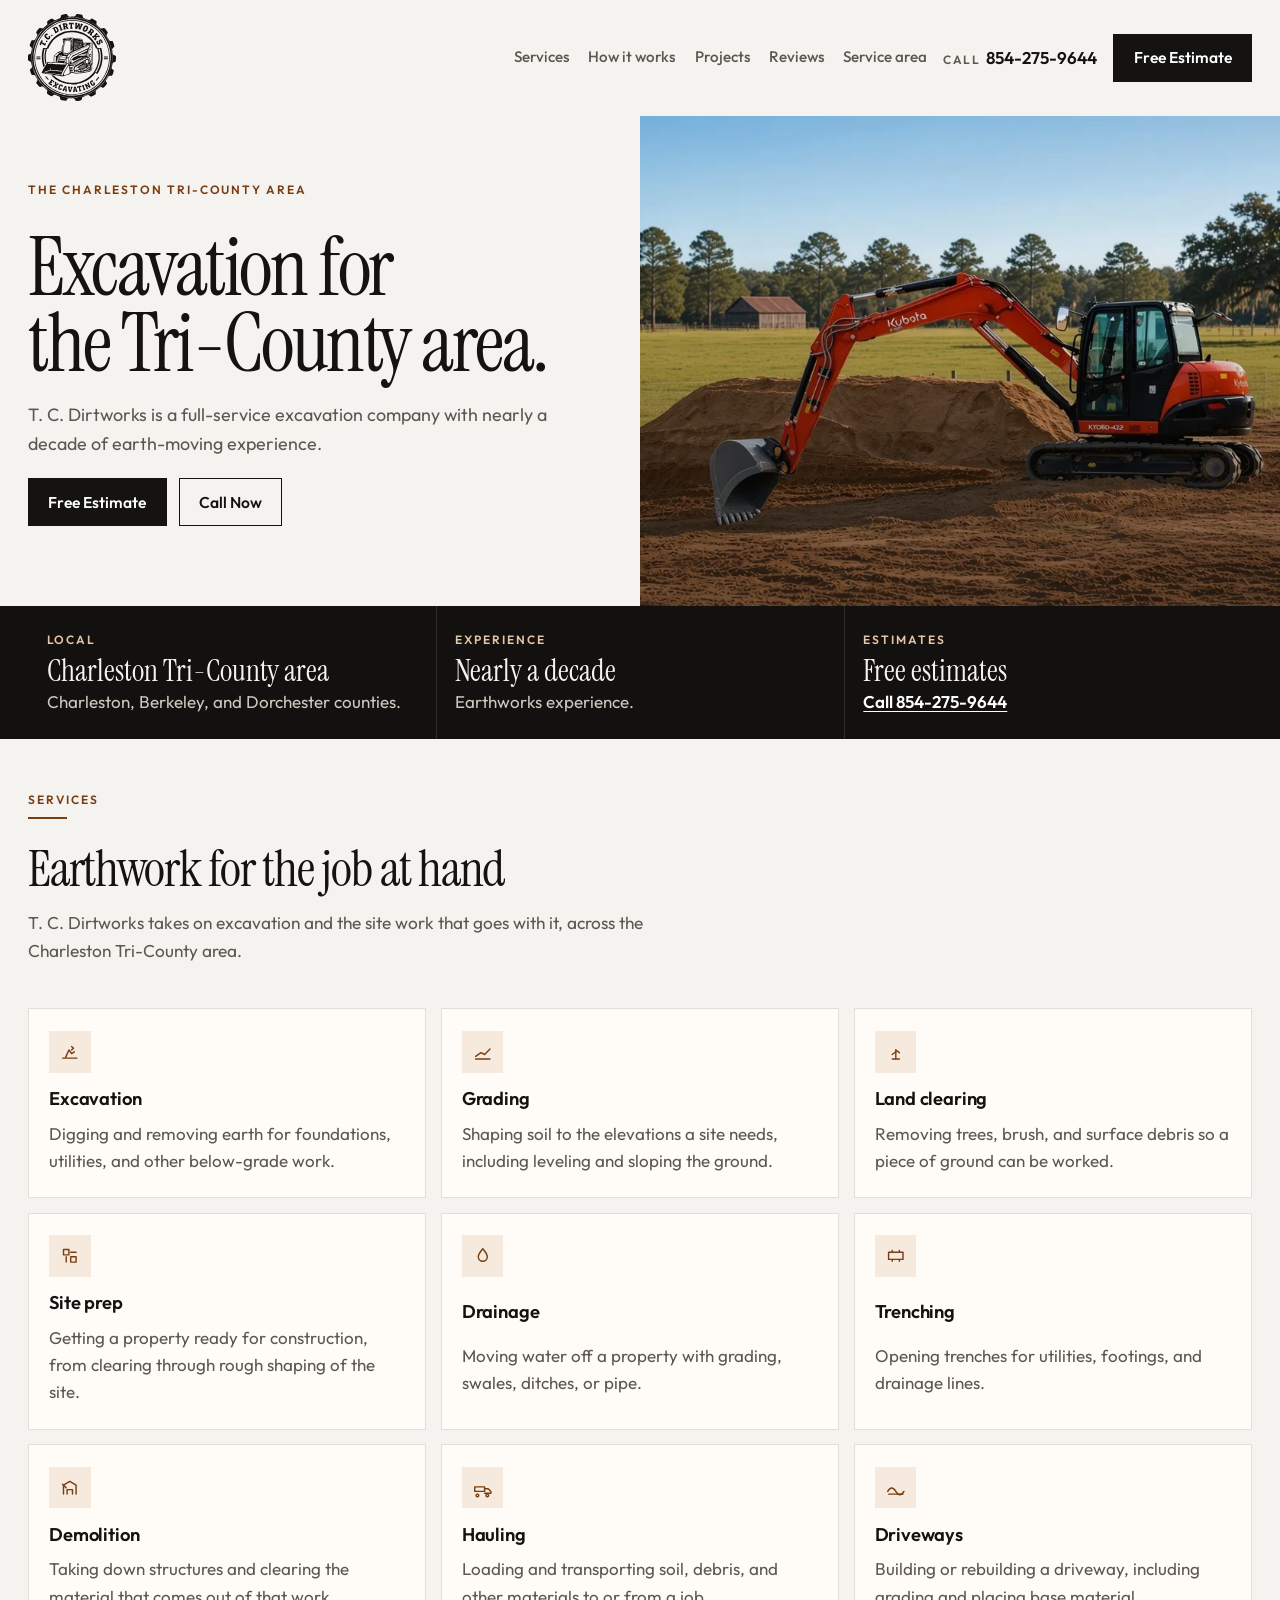
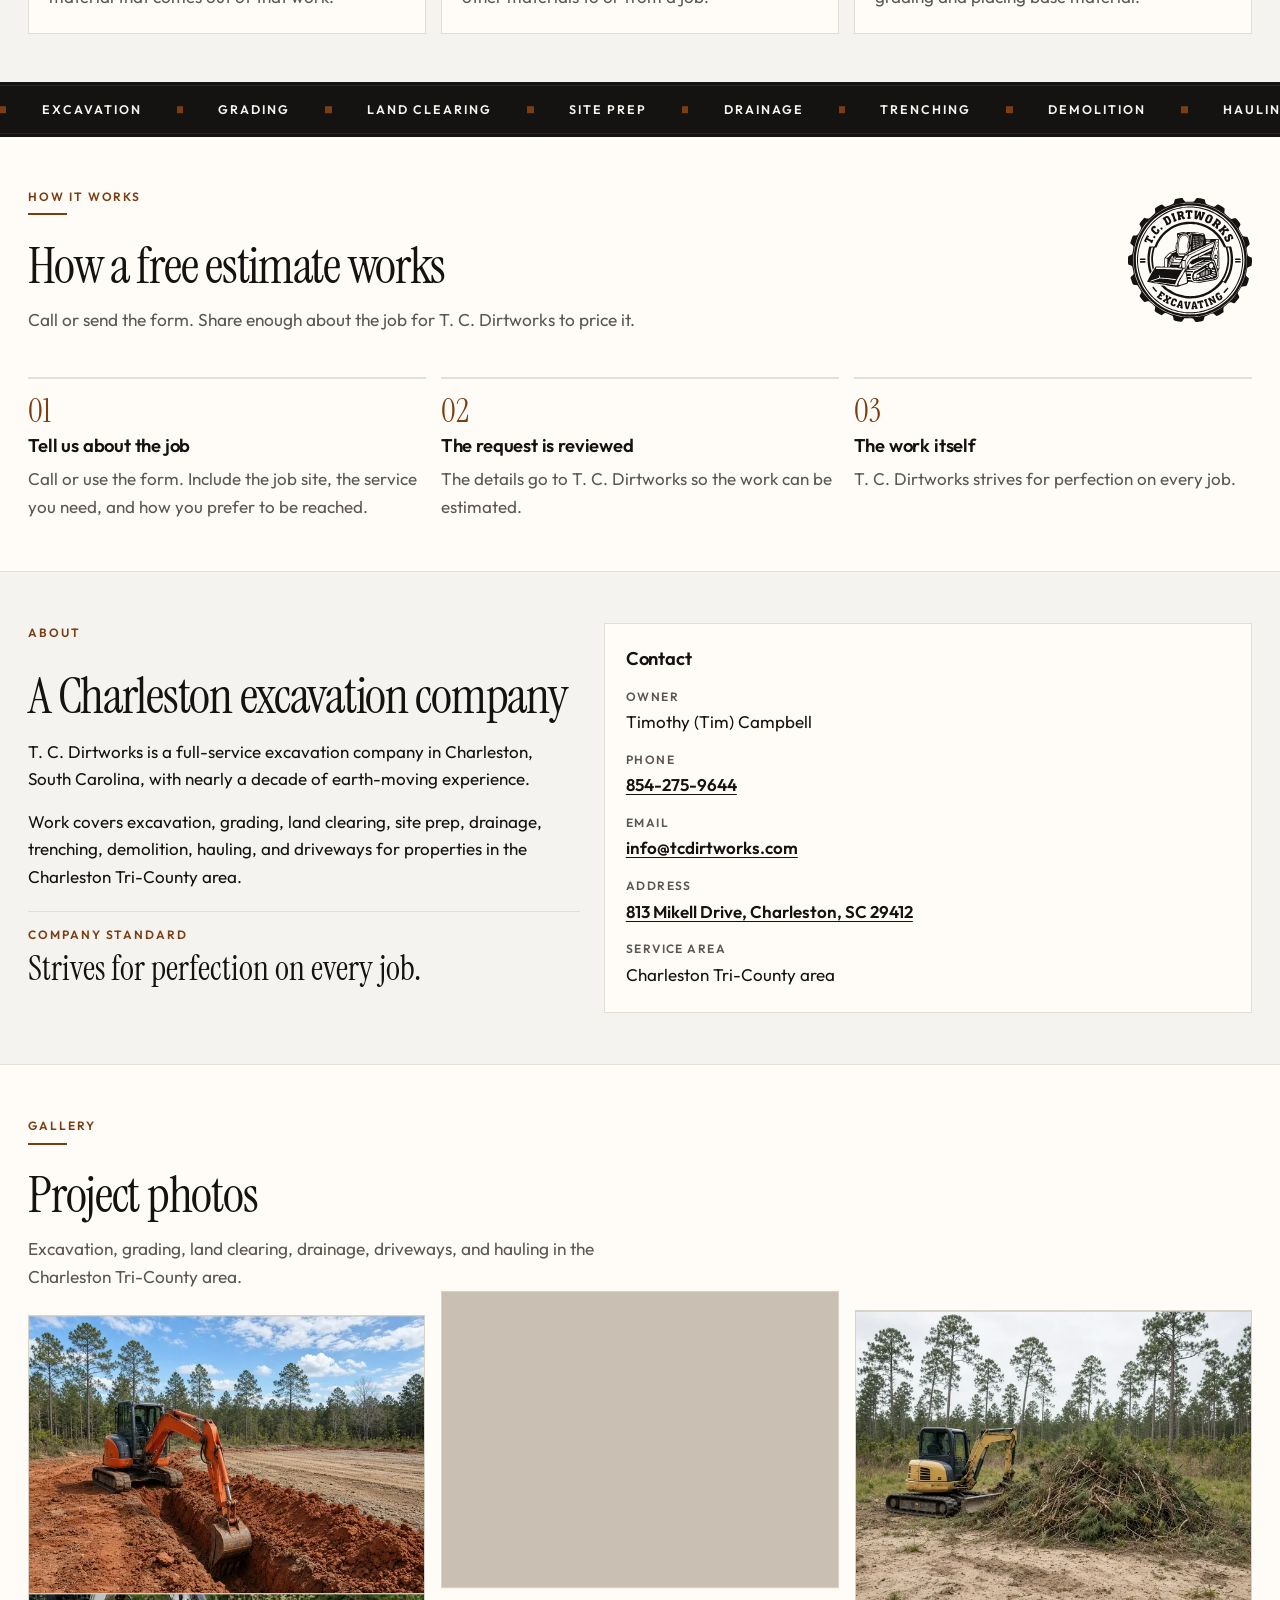
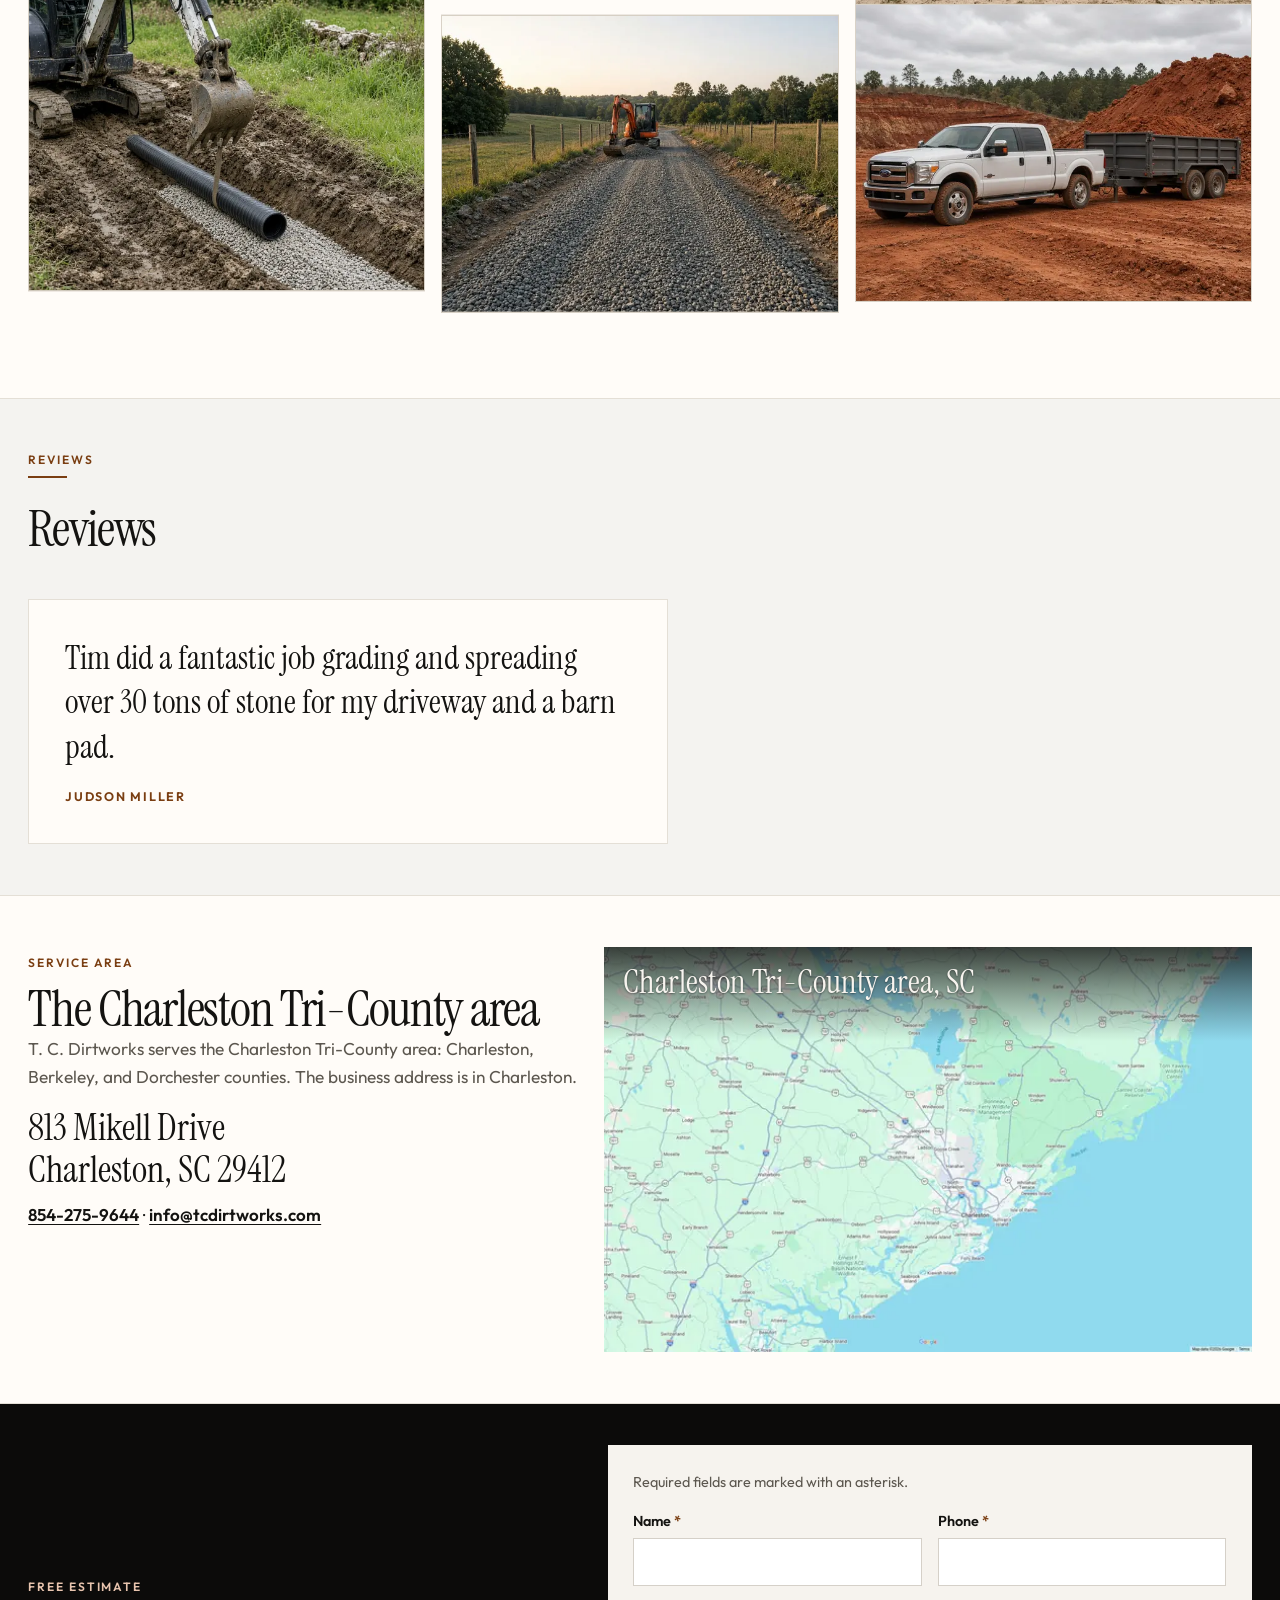
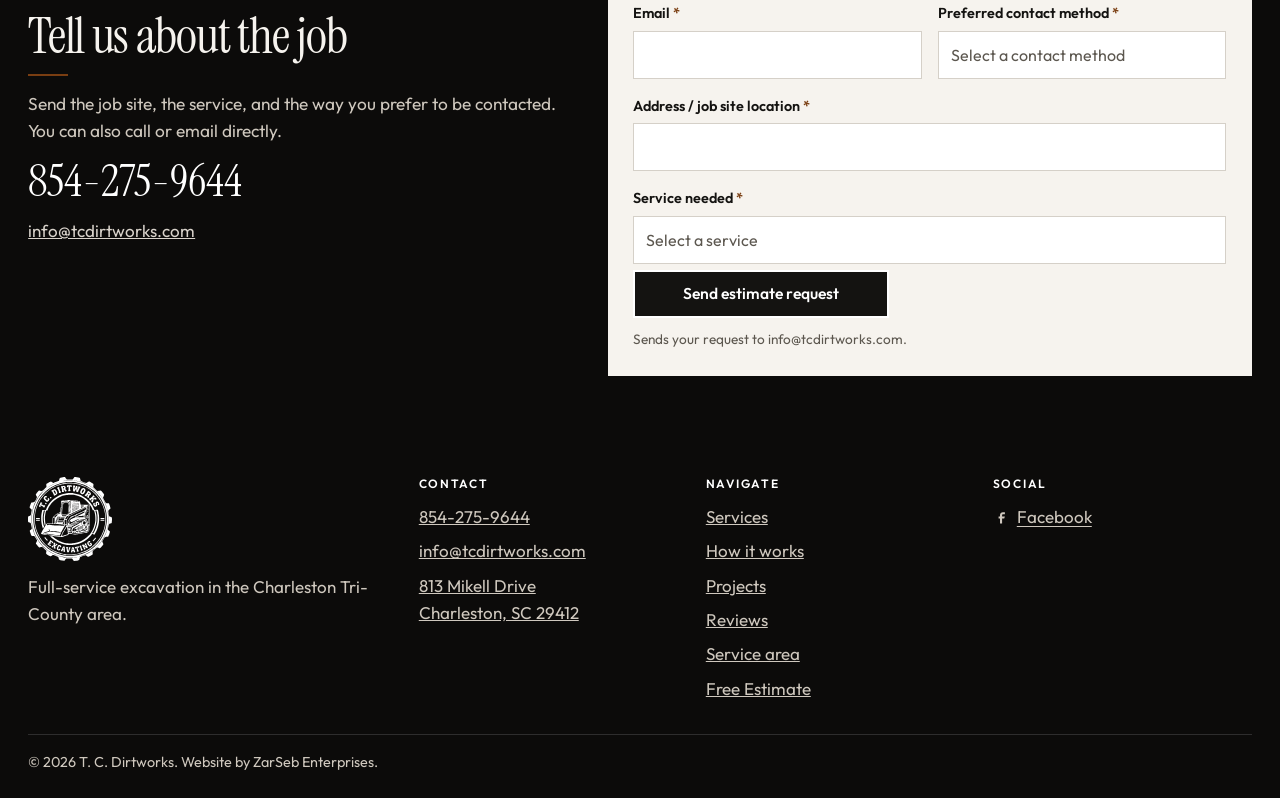
==== index.html @ 187372dd "Send estimate requests through FormSubmit. The quote form posts JSON to FormSubmit and shows an on-p" ====
<!DOCTYPE html>
<html lang="en">
<head>
  <meta charset="utf-8">
  <meta name="viewport" content="width=device-width, initial-scale=1">
  <title>T. C. Dirtworks | Excavation in the Charleston Tri-County area</title>
  <meta name="description" content="T. C. Dirtworks is a full-service excavation company in the Charleston Tri-County area, with nearly a decade of earthworks experience. Request a free estimate.">
  <meta name="theme-color" content="#141311">
  <meta name="robots" content="index, follow">
  <link rel="canonical" href="https://tcdirtworks.com/">
  <meta property="og:title" content="T. C. Dirtworks | Excavation in the Charleston Tri-County area">
  <meta property="og:description" content="Full-service excavation in the Charleston Tri-County area, with nearly a decade of earthworks experience. Request a free estimate.">
  <meta property="og:type" content="website">
  <meta property="og:url" content="https://tcdirtworks.com/">
  <meta property="og:image" content="https://tcdirtworks.com/images/og.jpg">
  <meta property="og:image:width" content="1200">
  <meta property="og:image:height" content="630">
  <meta property="og:image:alt" content="T. C. Dirtworks logo beside an orange Doosan excavator lifting soil. Not a company project.">
  <meta property="og:locale" content="en_US">
  <meta name="twitter:card" content="summary_large_image">
  <meta name="twitter:title" content="T. C. Dirtworks | Excavation in the Charleston Tri-County area">
  <meta name="twitter:description" content="Full-service excavation in the Charleston Tri-County area, with nearly a decade of earthworks experience. Request a free estimate.">
  <meta name="twitter:image" content="https://tcdirtworks.com/images/og.jpg">
  <meta name="twitter:image:alt" content="T. C. Dirtworks logo beside an orange Doosan excavator lifting soil. Not a company project.">
  <link rel="icon" href="favicon.ico" sizes="any">
  <link rel="icon" href="images/favicon-32.png" type="image/png" sizes="32x32">
  <link rel="icon" href="images/favicon-16.png" type="image/png" sizes="16x16">
  <link rel="icon" href="images/logo.svg" type="image/svg+xml">
  <link rel="apple-touch-icon" href="images/apple-touch-icon.png">
  <link rel="preload" href="fonts/instrument-serif-latin.woff2" as="font" type="font/woff2" crossorigin>
  <link rel="preload" as="image" type="image/webp" fetchpriority="high" imagesrcset="images/hero/kubota-rural-1280.webp 1280w, images/hero/kubota-rural-1600.webp 1600w, images/hero/kubota-rural-2560.webp 2560w" imagesizes="(min-width: 960px) 50vw, 100vw">
  <link rel="stylesheet" href="css/styles.css?v=20261114q">
  <script>document.documentElement.classList.add("js");</script>
  <script type="application/ld+json">
  {
    "@context": "https://schema.org",
    "@type": "HomeAndConstructionBusiness",
    "@id": "https://tcdirtworks.com/#business",
    "name": "T. C. Dirtworks",
    "description": "Full-service excavation company serving the Charleston Tri-County area, with nearly a decade of earthworks experience.",
    "url": "https://tcdirtworks.com/",
    "telephone": "+1-854-275-9644",
    "email": "info@tcdirtworks.com",
    "image": "https://tcdirtworks.com/images/logo.png",
    "logo": "https://tcdirtworks.com/images/logo.png",
    "sameAs": ["https://www.facebook.com/profile.php?id=61593935183428"],
    "address": {
      "@type": "PostalAddress",
      "streetAddress": "813 Mikell Drive",
      "addressLocality": "Charleston",
      "addressRegion": "SC",
      "postalCode": "29412",
      "addressCountry": "US"
    },
    "areaServed": [
      { "@type": "AdministrativeArea", "name": "Charleston County, SC" },
      { "@type": "AdministrativeArea", "name": "Berkeley County, SC" },
      { "@type": "AdministrativeArea", "name": "Dorchester County, SC" }
    ],
    "founder": {
      "@type": "Person",
      "name": "Timothy Campbell",
      "alternateName": "Tim Campbell"
    },
    "contactPoint": {
      "@type": "ContactPoint",
      "telephone": "+1-854-275-9644",
      "email": "info@tcdirtworks.com",
      "contactType": "customer service",
      "areaServed": ["Charleston County, SC", "Berkeley County, SC", "Dorchester County, SC"],
      "availableLanguage": "English"
    },
    "hasOfferCatalog": {
      "@type": "OfferCatalog",
      "name": "Excavation services",
      "itemListElement": [
        { "@type": "Offer", "itemOffered": { "@type": "Service", "name": "Excavation", "description": "Digging and removing earth for foundations, utilities, and other below-grade work." } },
        { "@type": "Offer", "itemOffered": { "@type": "Service", "name": "Grading", "description": "Shaping soil to the elevations a site needs, including leveling and sloping the ground." } },
        { "@type": "Offer", "itemOffered": { "@type": "Service", "name": "Land clearing", "description": "Removing trees, brush, and surface debris so a piece of ground can be worked." } },
        { "@type": "Offer", "itemOffered": { "@type": "Service", "name": "Site prep", "description": "Getting a property ready for construction, from clearing through rough shaping of the site." } },
        { "@type": "Offer", "itemOffered": { "@type": "Service", "name": "Drainage", "description": "Moving water off a property with grading, swales, ditches, or pipe." } },
        { "@type": "Offer", "itemOffered": { "@type": "Service", "name": "Trenching", "description": "Opening trenches for utilities, footings, and drainage lines." } },
        { "@type": "Offer", "itemOffered": { "@type": "Service", "name": "Demolition", "description": "Taking down structures and clearing the material that comes out of that work." } },
        { "@type": "Offer", "itemOffered": { "@type": "Service", "name": "Hauling", "description": "Loading and transporting soil, debris, and other materials to or from a job." } },
        { "@type": "Offer", "itemOffered": { "@type": "Service", "name": "Driveways", "description": "Building or rebuilding a driveway, including grading and placing base material." } }
      ]
    },
    "review": {
      "@type": "Review",
      "author": { "@type": "Person", "name": "Judson Miller" },
      "reviewBody": "Tim did a fantastic job grading and spreading over 30 tons of stone for my driveway and a barn pad."
    }
  }
  </script>
</head>
<body>
  <div class="scroll-progress" aria-hidden="true"><span></span></div>
  <a class="skip" href="#main">Skip to content</a>

  <header class="site-header">
    <button class="nav-scrim" type="button" aria-label="Close menu" tabindex="-1"></button>
    <div class="header-inner wrap">
      <a class="wordmark" href="#top">
        <img class="logo" src="images/logo.svg" width="88" height="88" alt="T. C. Dirtworks">
      </a>
      <nav id="site-nav" class="site-nav" aria-label="Primary">
        <a href="#services">Services</a>
        <a href="#process">How it works</a>
        <a href="#projects">Projects</a>
        <a href="#reviews">Reviews</a>
        <a href="#area">Service area</a>
        <a class="nav-cta" href="#estimate">Free Estimate</a>
      </nav>
      <a class="header-phone" href="tel:+18542759644">
        <span class="header-phone-label">Call</span>
        854-275-9644
      </a>
      <a class="btn header-cta" href="#estimate">Free Estimate</a>
      <button class="menu-toggle" type="button" aria-expanded="false" aria-controls="site-nav" aria-label="Open menu">
        <span class="burger" aria-hidden="true"></span>
      </button>
    </div>
  </header>

  <main id="main">
    <section class="hero" id="top" aria-labelledby="hero-heading">
      <div class="hero-copy">
        <p class="eyebrow">The Charleston Tri-County area</p>
        <h1 id="hero-heading">Excavation for <span>the Tri-County area.</span></h1>
        <p class="lede">T. C. Dirtworks is a full-service excavation company with nearly a decade of earth-moving experience.</p>
        <div class="hero-actions">
          <a class="btn" href="#estimate">Free Estimate</a>
          <a class="btn btn-ghost" href="tel:+18542759644">Call Now</a>
        </div>
      </div>
      <!-- Not a T. C. Dirtworks project.
           Adapted from Kubota KX080-4α2 by Jorge Franganillo, CC BY 2.0.
           https://commons.wikimedia.org/wiki/File:Miniexcavadora_Kubota_KX080-4α2_(49505299366).jpg -->
      <figure class="hero-figure">
        <div class="hero-parallax">
          <picture>
            <source type="image/webp" srcset="images/hero/kubota-rural-1280.webp 1280w, images/hero/kubota-rural-1600.webp 1600w, images/hero/kubota-rural-2560.webp 2560w" sizes="(min-width: 960px) 50vw, 100vw">
            <img class="hero-photo" src="images/hero/kubota-rural-1600.jpg" srcset="images/hero/kubota-rural-1280.jpg 1280w, images/hero/kubota-rural-1600.jpg 1600w, images/hero/kubota-rural-2560.jpg 2560w" sizes="(min-width: 960px) 50vw, 100vw" width="1600" height="900" alt="Orange Kubota compact excavator beside a dirt pile in a rural field, illustrating excavation in the Charleston Tri-County area. Not a T. C. Dirtworks job." fetchpriority="high" decoding="async">
          </picture>
        </div>
      </figure>
    </section>

    <section class="trust" aria-label="Company facts">
      <ul class="trust-list wrap">
        <li>
          <p class="trust-kicker">Local</p>
          <p class="trust-value">Charleston Tri-County area</p>
          <p class="trust-note">Charleston, Berkeley, and Dorchester counties.</p>
        </li>
        <li>
          <p class="trust-kicker">Experience</p>
          <p class="trust-value">Nearly a decade</p>
          <p class="trust-note">Earthworks experience.</p>
        </li>
        <li>
          <p class="trust-kicker">Estimates</p>
          <p class="trust-value">Free estimates</p>
          <p class="trust-note"><a href="tel:+18542759644">Call 854-275-9644</a></p>
        </li>
      </ul>
    </section>

    <section class="section reveal" id="services" aria-labelledby="services-heading">
      <div class="wrap">
        <header class="section-head">
          <p class="eyebrow">Services</p>
          <h2 id="services-heading">Earthwork for the job at hand</h2>
          <p class="lede">T. C. Dirtworks takes on excavation and the site work that goes with it, across the Charleston Tri-County area.</p>
        </header>
      </div>
      <div class="wrap-wide">
        <ul class="card-grid">
          <li>
            <article class="card">
              <span class="icon" aria-hidden="true">
                <svg viewBox="0 0 24 24" aria-hidden="true" focusable="false"><path d="M4 19h16M7 19l4-9 3 4 3-2"/><path d="M14 6l2 2-2 2"/></svg>
              </span>
              <h3>Excavation</h3>
              <p>Digging and removing earth for foundations, utilities, and other below-grade work.</p>
            </article>
          </li>
          <li>
            <article class="card">
              <span class="icon" aria-hidden="true">
                <svg viewBox="0 0 24 24" aria-hidden="true" focusable="false"><path d="M4 17l6-4 4 2 6-6"/><path d="M4 20h16"/></svg>
              </span>
              <h3>Grading</h3>
              <p>Shaping soil to the elevations a site needs, including leveling and sloping the ground.</p>
            </article>
          </li>
          <li>
            <article class="card">
              <span class="icon" aria-hidden="true">
                <svg viewBox="0 0 24 24" aria-hidden="true" focusable="false"><path d="M12 20V10"/><path d="M12 12l-4 3M12 10l4 3"/><path d="M8 20h8"/></svg>
              </span>
              <h3>Land clearing</h3>
              <p>Removing trees, brush, and surface debris so a piece of ground can be worked.</p>
            </article>
          </li>
          <li>
            <article class="card">
              <span class="icon" aria-hidden="true">
                <svg viewBox="0 0 24 24" aria-hidden="true" focusable="false"><path d="M5 5h6v6H5zM13 13h6v6h-6z"/><path d="M13 8h6M8 13v6"/></svg>
              </span>
              <h3>Site prep</h3>
              <p>Getting a property ready for construction, from clearing through rough shaping of the site.</p>
            </article>
          </li>
          <li>
            <article class="card">
              <span class="icon" aria-hidden="true">
                <svg viewBox="0 0 24 24" aria-hidden="true" focusable="false"><path d="M12 4c3 4 5 6 5 9a5 5 0 0 1-10 0c0-3 2-5 5-9z"/></svg>
              </span>
              <h3>Drainage</h3>
              <p>Moving water off a property with grading, swales, ditches, or pipe.</p>
            </article>
          </li>
          <li>
            <article class="card">
              <span class="icon" aria-hidden="true">
                <svg viewBox="0 0 24 24" aria-hidden="true" focusable="false"><path d="M4 8h16v8H4z"/><path d="M8 8V6M16 8V6M8 16v2M16 16v2"/></svg>
              </span>
              <h3>Trenching</h3>
              <p>Opening trenches for utilities, footings, and drainage lines.</p>
            </article>
          </li>
          <li>
            <article class="card">
              <span class="icon" aria-hidden="true">
                <svg viewBox="0 0 24 24" aria-hidden="true" focusable="false"><path d="M5 19V9l7-4 7 4v10"/><path d="M9 19v-5h6v5"/><path d="M4 8l4 4"/></svg>
              </span>
              <h3>Demolition</h3>
              <p>Taking down structures and clearing the material that comes out of that work.</p>
            </article>
          </li>
          <li>
            <article class="card">
              <span class="icon" aria-hidden="true">
                <svg viewBox="0 0 24 24" aria-hidden="true" focusable="false"><path d="M3 16h11v-5H3z"/><path d="M14 13h4l3 3v2h-7"/><path d="M6 19a1.5 1.5 0 1 0 0.01 0M17 19a1.5 1.5 0 1 0 0.01 0"/></svg>
              </span>
              <h3>Hauling</h3>
              <p>Loading and transporting soil, debris, and other materials to or from a job.</p>
            </article>
          </li>
          <li>
            <article class="card">
              <span class="icon" aria-hidden="true">
                <svg viewBox="0 0 24 24" aria-hidden="true" focusable="false"><path d="M3 16c3-5 6-5 9 0s6 5 9 0"/><path d="M4 19h16"/></svg>
              </span>
              <h3>Driveways</h3>
              <p>Building or rebuilding a driveway, including grading and placing base material.</p>
            </article>
          </li>
        </ul>
      </div>
    </section>

    <div class="marquee" aria-hidden="true">
      <div class="marquee-track">
        <div class="marquee-group">
          <span>Excavation</span><span>Grading</span><span>Land clearing</span><span>Site prep</span><span>Drainage</span><span>Trenching</span><span>Demolition</span><span>Hauling</span><span>Driveways</span>
          <span>Excavation</span><span>Grading</span><span>Land clearing</span><span>Site prep</span><span>Drainage</span><span>Trenching</span><span>Demolition</span><span>Hauling</span><span>Driveways</span>
          <span>Excavation</span><span>Grading</span><span>Land clearing</span><span>Site prep</span><span>Drainage</span><span>Trenching</span><span>Demolition</span><span>Hauling</span><span>Driveways</span>
          <span>Excavation</span><span>Grading</span><span>Land clearing</span><span>Site prep</span><span>Drainage</span><span>Trenching</span><span>Demolition</span><span>Hauling</span><span>Driveways</span>
          <span>Excavation</span><span>Grading</span><span>Land clearing</span><span>Site prep</span><span>Drainage</span><span>Trenching</span><span>Demolition</span><span>Hauling</span><span>Driveways</span>
        </div>
        <div class="marquee-group">
          <span>Excavation</span><span>Grading</span><span>Land clearing</span><span>Site prep</span><span>Drainage</span><span>Trenching</span><span>Demolition</span><span>Hauling</span><span>Driveways</span>
          <span>Excavation</span><span>Grading</span><span>Land clearing</span><span>Site prep</span><span>Drainage</span><span>Trenching</span><span>Demolition</span><span>Hauling</span><span>Driveways</span>
          <span>Excavation</span><span>Grading</span><span>Land clearing</span><span>Site prep</span><span>Drainage</span><span>Trenching</span><span>Demolition</span><span>Hauling</span><span>Driveways</span>
          <span>Excavation</span><span>Grading</span><span>Land clearing</span><span>Site prep</span><span>Drainage</span><span>Trenching</span><span>Demolition</span><span>Hauling</span><span>Driveways</span>
          <span>Excavation</span><span>Grading</span><span>Land clearing</span><span>Site prep</span><span>Drainage</span><span>Trenching</span><span>Demolition</span><span>Hauling</span><span>Driveways</span>
        </div>
      </div>
    </div>

    <section class="section band reveal" id="process" aria-labelledby="process-heading">
      <div class="wrap">
        <div class="process-intro">
          <header class="section-head">
            <p class="eyebrow">How it works</p>
            <h2 id="process-heading">How a free estimate works</h2>
            <p class="lede">Call or send the form. Share enough about the job for T. C. Dirtworks to price it.</p>
          </header>
          <img class="process-logo" src="images/logo.svg" width="124" height="124" alt="T. C. Dirtworks logo" decoding="async" loading="lazy">
        </div>
        <ol class="steps">
          <li>
            <p class="step-num">01</p>
            <h3>Tell us about the job</h3>
            <p>Call or use the form. Include the job site, the service you need, and how you prefer to be reached.</p>
          </li>
          <li>
            <p class="step-num">02</p>
            <h3>The request is reviewed</h3>
            <p>The details go to T. C. Dirtworks so the work can be estimated.</p>
          </li>
          <li>
            <p class="step-num">03</p>
            <h3>The work itself</h3>
            <p>T. C. Dirtworks strives for perfection on every job.</p>
          </li>
        </ol>
      </div>
    </section>

    <section class="section reveal" id="about" aria-labelledby="about-heading">
      <div class="wrap about-grid">
        <div class="about-copy">
          <p class="eyebrow">About</p>
          <h2 id="about-heading">A Charleston excavation company</h2>
          <p>T. C. Dirtworks is a full-service excavation company in Charleston, South Carolina, with nearly a decade of earth-moving experience.</p>
          <p>Work covers excavation, grading, land clearing, site prep, drainage, trenching, demolition, hauling, and driveways for properties in the Charleston Tri-County area.</p>
          <p class="standard"><span>Company standard</span> Strives for perfection on every job.</p>
        </div>
        <aside class="nap" aria-labelledby="nap-heading">
          <h3 id="nap-heading">Contact</h3>
          <dl>
            <div>
              <dt>Owner</dt>
              <dd>Timothy (Tim) Campbell</dd>
            </div>
            <div>
              <dt>Phone</dt>
              <dd><a href="tel:+18542759644">854-275-9644</a></dd>
            </div>
            <div>
              <dt>Email</dt>
              <dd><a href="mailto:info@tcdirtworks.com">info@tcdirtworks.com</a></dd>
            </div>
            <div>
              <dt>Address</dt>
              <dd><a href="https://www.google.com/maps/search/?api=1&amp;query=813+Mikell+Drive%2C+Charleston%2C+SC+29412" rel="noopener noreferrer">813 Mikell Drive, Charleston, SC 29412</a></dd>
            </div>
            <div>
              <dt>Service area</dt>
              <dd>Charleston Tri-County area</dd>
            </div>
          </dl>
        </aside>
      </div>
    </section>

    <section class="section band reveal" id="projects" aria-labelledby="projects-heading">
      <div class="wrap">
        <header class="section-head">
          <p class="eyebrow">Gallery</p>
          <h2 id="projects-heading">Project photos</h2>
          <p class="lede">Excavation, grading, land clearing, drainage, driveways, and hauling in the Charleston Tri-County area.</p>
        </header>
        <ul class="gallery">
          <li>
            <button type="button" class="shot" data-slot="1" data-parallax="0.04" data-title="Trenching" data-caption="Compact excavator digging a trench in red clay." aria-label="View project photo of a compact excavator digging a trench">
              <picture>
                <source type="image/webp" srcset="images/gallery/trench-640.webp 640w, images/gallery/trench-960.webp 960w" sizes="(min-width: 700px) 30vw, 100vw">
                <img src="images/gallery/trench-960.jpg" srcset="images/gallery/trench-640.jpg 640w, images/gallery/trench-960.jpg 960w" sizes="(min-width: 700px) 30vw, 100vw" width="960" height="720" alt="Compact excavator digging a trench in red clay." decoding="async" loading="lazy">
              </picture>
            </button>
          </li>
          <li>
            <button type="button" class="shot" data-slot="2" data-parallax="0.09" data-title="Grading" data-caption="Skid steer grading a staked residential lot." aria-label="View project photo of a skid steer grading a lot">
              <picture>
                <source type="image/webp" srcset="images/gallery/grading-640.webp 640w, images/gallery/grading-960.webp 960w" sizes="(min-width: 700px) 30vw, 100vw">
                <img src="images/gallery/grading-960.jpg" srcset="images/gallery/grading-640.jpg 640w, images/gallery/grading-960.jpg 960w" sizes="(min-width: 700px) 30vw, 100vw" width="960" height="720" alt="Skid steer grading a staked residential lot." decoding="async" loading="lazy">
              </picture>
            </button>
          </li>
          <li>
            <button type="button" class="shot" data-slot="3" data-parallax="0.05" data-title="Land clearing" data-caption="Excavator piling brush during land clearing." aria-label="View project photo of land clearing">
              <picture>
                <source type="image/webp" srcset="images/gallery/clearing-640.webp 640w, images/gallery/clearing-960.webp 960w" sizes="(min-width: 700px) 30vw, 100vw">
                <img src="images/gallery/clearing-960.jpg" srcset="images/gallery/clearing-640.jpg 640w, images/gallery/clearing-960.jpg 960w" sizes="(min-width: 700px) 30vw, 100vw" width="960" height="720" alt="Excavator piling brush during land clearing." decoding="async" loading="lazy">
              </picture>
            </button>
          </li>
          <li>
            <button type="button" class="shot" data-slot="4" data-parallax="0.1" data-title="Drainage" data-caption="Excavator setting a drainage pipe in a gravel-lined ditch." aria-label="View project photo of a drainage pipe being set">
              <picture>
                <source type="image/webp" srcset="images/gallery/drainage-640.webp 640w, images/gallery/drainage-960.webp 960w" sizes="(min-width: 700px) 30vw, 100vw">
                <img src="images/gallery/drainage-960.jpg" srcset="images/gallery/drainage-640.jpg 640w, images/gallery/drainage-960.jpg 960w" sizes="(min-width: 700px) 30vw, 100vw" width="960" height="720" alt="Excavator setting a drainage pipe in a gravel-lined ditch." decoding="async" loading="lazy">
              </picture>
            </button>
          </li>
          <li>
            <button type="button" class="shot" data-slot="5" data-parallax="0.06" data-title="Driveway" data-caption="Gravel driveway with a compact excavator at the far end." aria-label="View project photo of a gravel driveway">
              <picture>
                <source type="image/webp" srcset="images/gallery/driveway-640.webp 640w, images/gallery/driveway-960.webp 960w" sizes="(min-width: 700px) 30vw, 100vw">
                <img src="images/gallery/driveway-960.jpg" srcset="images/gallery/driveway-640.jpg 640w, images/gallery/driveway-960.jpg 960w" sizes="(min-width: 700px) 30vw, 100vw" width="960" height="720" alt="Gravel driveway with a compact excavator at the far end." decoding="async" loading="lazy">
              </picture>
            </button>
          </li>
          <li>
            <button type="button" class="shot" data-slot="6" data-parallax="0.08" data-title="Hauling" data-caption="White Ford Super Duty pickup towing a bumper-pull dump trailer on a red clay site." aria-label="View project photo of a Ford pickup towing a dump trailer">
              <picture>
                <source type="image/webp" srcset="images/gallery/hauling-ford-640.webp 640w, images/gallery/hauling-ford-960.webp 960w" sizes="(min-width: 700px) 30vw, 100vw">
                <img src="images/gallery/hauling-ford-960.jpg" srcset="images/gallery/hauling-ford-640.jpg 640w, images/gallery/hauling-ford-960.jpg 960w" sizes="(min-width: 700px) 30vw, 100vw" width="960" height="720" alt="White Ford Super Duty pickup towing a bumper-pull dump trailer on a red clay site." decoding="async" loading="lazy">
              </picture>
            </button>
          </li>
        </ul>
      </div>
    </section>

    <section class="section reveal" id="reviews" aria-labelledby="reviews-heading">
      <div class="wrap">
        <header class="section-head">
          <p class="eyebrow">Reviews</p>
          <h2 id="reviews-heading">Reviews</h2>
        </header>
        <blockquote class="review">
          <p>Tim did a fantastic job grading and spreading over 30 tons of stone for my driveway and a barn pad.</p>
          <footer>Judson Miller</footer>
        </blockquote>
      </div>
    </section>

    <section class="section band reveal" id="area" aria-labelledby="area-heading">
      <div class="wrap area-grid">
        <div>
          <p class="eyebrow">Service area</p>
          <h2 id="area-heading">The Charleston Tri-County area</h2>
          <p class="lede">T. C. Dirtworks serves the Charleston Tri-County area: Charleston, Berkeley, and Dorchester counties. The business address is in Charleston.</p>
          <p class="area-address">
            <a href="https://www.google.com/maps/search/?api=1&amp;query=813+Mikell+Drive%2C+Charleston%2C+SC+29412" rel="noopener noreferrer">813 Mikell Drive<br>Charleston, SC 29412</a>
          </p>
          <p><a class="text-link" href="tel:+18542759644">854-275-9644</a> · <a class="text-link" href="mailto:info@tcdirtworks.com">info@tcdirtworks.com</a></p>
        </div>
        <!-- Roadmap frame of the Charleston Tri-County area, captured from Google Maps.
             The Google logo and “Map data © Google” stay on the image. -->
        <figure class="area-panel">
          <picture>
            <source type="image/webp" srcset="images/area/tri-county-640.webp 640w, images/area/tri-county-960.webp 960w, images/area/tri-county-1280.webp 1280w, images/area/tri-county-1600.webp 1600w" sizes="(min-width: 960px) 640px, 100vw">
            <img class="area-map" src="images/area/tri-county-1280.jpg" srcset="images/area/tri-county-640.jpg 640w, images/area/tri-county-960.jpg 960w, images/area/tri-county-1280.jpg 1280w, images/area/tri-county-1600.jpg 1600w" sizes="(min-width: 960px) 640px, 100vw" width="1600" height="1000" alt="Road map of the Charleston Tri-County area in South Carolina, covering Charleston, Berkeley, and Dorchester counties. Map data © Google." decoding="async" loading="lazy">
          </picture>
          <figcaption class="area-caption">
            <p class="area-pin">Charleston Tri-County area, SC</p>
          </figcaption>
        </figure>
      </div>
    </section>

    <section class="estimate reveal" id="estimate" aria-labelledby="estimate-heading">
      <div class="wrap estimate-grid">
      <div class="estimate-intro">
        <p class="eyebrow">Free Estimate</p>
        <h2 id="estimate-heading">Tell us about the job</h2>
        <p class="lede">Send the job site, the service, and the way you prefer to be contacted. You can also call or email directly.</p>
        <a class="estimate-phone" href="tel:+18542759644">854-275-9644</a>
        <p><a href="mailto:info@tcdirtworks.com">info@tcdirtworks.com</a></p>
      </div>
      <div class="estimate-form-wrap">
        <div id="form-success" class="form-success" hidden>
          <h3 id="quote-thanks">Thanks, we got your request and will be in touch soon.</h3>
        </div>
        <form id="quote-form" action="https://formsubmit.co/ajax/info@tcdirtworks.com" method="post" novalidate>
          <p class="form-hint">Required fields are marked with an asterisk.</p>
          <p id="form-status" class="form-status" role="status" aria-live="polite"></p>
          <div class="form-grid">
            <div class="field">
              <label for="name">Name <span class="req" aria-hidden="true">*</span> <span class="sr-only">(required)</span></label>
              <input id="name" name="name" type="text" autocomplete="name" required maxlength="100" aria-describedby="name-error">
              <p class="field-error" id="name-error" hidden></p>
            </div>
            <div class="field">
              <label for="phone">Phone <span class="req" aria-hidden="true">*</span> <span class="sr-only">(required)</span></label>
              <input id="phone" name="phone" type="tel" inputmode="tel" autocomplete="tel" required maxlength="30" aria-describedby="phone-error">
              <p class="field-error" id="phone-error" hidden></p>
            </div>
            <div class="field">
              <label for="email">Email <span class="req" aria-hidden="true">*</span> <span class="sr-only">(required)</span></label>
              <input id="email" name="email" type="email" inputmode="email" autocomplete="email" required maxlength="100" aria-describedby="email-error">
              <p class="field-error" id="email-error" hidden></p>
            </div>
            <div class="field">
              <label for="contact-method">Preferred contact method <span class="req" aria-hidden="true">*</span> <span class="sr-only">(required)</span></label>
              <select id="contact-method" name="contact_method" required aria-describedby="contact-method-error">
                <option value="" selected disabled>Select a contact method</option>
                <option>Phone</option>
                <option>Email</option>
                <option>Either</option>
              </select>
              <p class="field-error" id="contact-method-error" hidden></p>
            </div>
            <div class="field span-2">
              <label for="job-site">Address / job site location <span class="req" aria-hidden="true">*</span> <span class="sr-only">(required)</span></label>
              <input id="job-site" name="job_site" type="text" autocomplete="street-address" required maxlength="200" aria-describedby="job-site-error">
              <p class="field-error" id="job-site-error" hidden></p>
            </div>
            <div class="field span-2">
              <label for="service">Service needed <span class="req" aria-hidden="true">*</span> <span class="sr-only">(required)</span></label>
              <select id="service" name="service" required aria-describedby="service-error">
                <option value="" selected disabled>Select a service</option>
                <option>Excavation</option>
                <option>Grading</option>
                <option>Land clearing</option>
                <option>Site prep</option>
                <option>Drainage</option>
                <option>Trenching</option>
                <option>Demolition</option>
                <option>Hauling</option>
                <option>Driveways</option>
              </select>
              <p class="field-error" id="service-error" hidden></p>
            </div>
          </div>
          <input type="hidden" name="_subject" value="Free estimate request">
          <input type="hidden" name="_template" value="table">
          <input type="hidden" name="_captcha" value="false">
          <input type="hidden" name="_next" value="https://tcdirtworks.com/#quote-thanks">
          <p class="hp" aria-hidden="true">
            <label>Leave this field empty <input name="_honey" type="text" tabindex="-1" autocomplete="off"></label>
          </p>
          <div class="form-actions">
            <button class="btn" type="submit">Send estimate request</button>
            <p class="form-helper">Sends your request to info@tcdirtworks.com.</p>
          </div>
        </form>
      </div>
      </div>
    </section>
  </main>

  <footer class="site-footer">
    <div class="wrap footer-grid">
      <div>
        <a class="footer-logo" href="#top">
          <img src="images/logo-white.svg" width="84" height="84" alt="T. C. Dirtworks" decoding="async" loading="lazy">
        </a>
        <p>Full-service excavation in the Charleston Tri-County area.</p>
      </div>
      <div>
        <h2>Contact</h2>
        <ul>
          <li><a href="tel:+18542759644">854-275-9644</a></li>
          <li><a href="mailto:info@tcdirtworks.com">info@tcdirtworks.com</a></li>
          <li><a href="https://www.google.com/maps/search/?api=1&amp;query=813+Mikell+Drive%2C+Charleston%2C+SC+29412" rel="noopener noreferrer">813 Mikell Drive<br>Charleston, SC 29412</a></li>
        </ul>
      </div>
      <div>
        <h2>Navigate</h2>
        <ul>
          <li><a href="#services">Services</a></li>
          <li><a href="#process">How it works</a></li>
          <li><a href="#projects">Projects</a></li>
          <li><a href="#reviews">Reviews</a></li>
          <li><a href="#area">Service area</a></li>
          <li><a href="#estimate">Free Estimate</a></li>
        </ul>
      </div>
      <div>
        <h2>Social</h2>
        <div class="social">
          <a class="footer-facebook" href="https://www.facebook.com/profile.php?id=61593935183428" target="_blank" rel="noopener noreferrer" aria-label="T. C. Dirtworks on Facebook"><svg viewBox="0 0 24 24" aria-hidden="true" focusable="false"><path d="M14 9h3V6h-3c-2.2 0-4 1.8-4 4v2H8v3h2v7h3v-7h3l1-3h-4V10c0-.6.4-1 1-1z"/></svg>Facebook</a>
        </div>
      </div>
    </div>
    <div class="wrap">
      <p class="legal">© 2026 T. C. Dirtworks. Website by ZarSeb Enterprises.</p>
    </div>
  </footer>

  <a class="call-dock" href="tel:+18542759644">
    <small>Call</small>
    <span>854-275-9644</span>
  </a>

  <dialog id="lightbox" aria-labelledby="lightbox-title">
    <div class="lightbox-card">
      <img id="lightbox-photo" width="960" height="720" alt="">
      <h2 id="lightbox-title">Project photo</h2>
      <p id="lightbox-copy"></p>
      <button class="btn" type="button" id="lightbox-close">Close</button>
    </div>
  </dialog>

  <noscript>
    <style>
      .reveal { opacity: 1 !important; transform: none !important; }
      @media (max-width: 959px) {
        .menu-toggle { display: none !important; }
        .site-nav {
          display: flex !important;
          position: static !important;
          transform: none !important;
          width: auto !important;
          flex-direction: row;
          flex-wrap: wrap;
          padding: 0 0 0.75rem;
          background: transparent;
          box-shadow: none;
        }
      }
    </style>
  </noscript>
  <script src="js/main.js?v=20261114q"></script>
</body>
</html>
---- css/styles.css ----
/* T. C. Dirtworks — proof of concept
   Neutral palette with one earth accent.
   Fonts: Instrument Serif and Outfit, SIL OFL. See fonts/OFL-*.txt. */

@font-face {
  font-family: "Instrument Serif";
  font-style: normal;
  font-weight: 400;
  font-display: swap;
  src: url("../fonts/instrument-serif-latin.woff2") format("woff2");
  unicode-range: U+0000-00FF, U+0131, U+0152-0153, U+02BB-02BC, U+02C6, U+02DA, U+02DC, U+0304, U+0308, U+0329, U+2000-206F, U+20AC, U+2122, U+2191, U+2193, U+2212, U+2215, U+FEFF, U+FFFD;
}

@font-face {
  font-family: "Outfit";
  font-style: normal;
  font-weight: 100 900;
  font-display: swap;
  src: url("../fonts/outfit-latin.woff2") format("woff2");
  unicode-range: U+0000-00FF, U+0131, U+0152-0153, U+02BB-02BC, U+02C6, U+02DA, U+02DC, U+0304, U+0308, U+0329, U+2000-206F, U+20AC, U+2122, U+2191, U+2193, U+2212, U+2215, U+FEFF, U+FFFD;
}

:root {
  --bg: #f4f3f0;
  --surface: #fffcf8;
  --ink: #141311;
  --muted: #5c574f;
  --line: #e4dfd6;
  --clay: #7a3e12;
  --accent: var(--clay);
  --charcoal: #0c0b0a;
  --accent-soft: #f6eadf;
  --dark: #121110;
  --muted-on-dark: #cfc8be;
  --header-max: 7.25rem;
  --header-min: 5rem;
  --header-h: var(--header-max);
  --container: 1240px;
  --container-wide: 1480px;
  --gutter: clamp(1.15rem, 2.2vw, 2.75rem);
  --serif: "Instrument Serif", Georgia, "Times New Roman", serif;
  --sans: "Outfit", "Segoe UI", Helvetica, Arial, sans-serif;
  --shadow: 0 18px 40px rgba(20, 19, 17, 0.08);
  --ease: cubic-bezier(0.22, 1, 0.36, 1);
  color-scheme: light;
}

html.is-compact {
  --header-h: var(--header-min);
}

*,
*::before,
*::after {
  box-sizing: border-box;
}

html {
  scroll-behavior: smooth;
  overflow-x: clip;
}

body {
  margin: 0;
  padding-top: var(--header-h);
  background: var(--bg);
  color: var(--ink);
  font-family: var(--sans);
  font-size: 1.0625rem;
  line-height: 1.6;
  text-rendering: optimizeLegibility;
  transition: padding-top 0.28s var(--ease);
}

img {
  max-width: 100%;
  height: auto;
}

a {
  color: inherit;
}

:focus-visible {
  outline: 2px solid var(--accent);
  outline-offset: 3px;
}

::selection {
  background: #f0dcc8;
  color: var(--ink);
}

.skip {
  position: absolute;
  left: 1rem;
  top: -4rem;
  z-index: 80;
  background: var(--ink);
  color: #fff;
  padding: 0.55rem 0.9rem;
  text-decoration: none;
}

.skip:focus {
  top: 0.75rem;
}

.sr-only {
  position: absolute;
  width: 1px;
  height: 1px;
  padding: 0;
  margin: -1px;
  overflow: hidden;
  clip: rect(0, 0, 0, 0);
  white-space: nowrap;
  border: 0;
}

.wrap {
  width: min(var(--container), calc(100% - var(--gutter) * 2));
  margin-inline: auto;
}

.wrap-wide {
  width: min(var(--container-wide), calc(100% - var(--gutter) * 2));
  margin-inline: auto;
}

.lede,
.about-copy p,
.section-head {
  max-width: 62ch;
}

.section {
  padding-block: clamp(2.4rem, 4vw, 4.25rem);
}

section[id] {
  scroll-margin-top: calc(var(--header-h) + 0.75rem);
}

.band {
  background: var(--surface);
  border-block: 1px solid var(--line);
}

.eyebrow,
.trust-kicker {
  margin: 0 0 0.7rem;
  color: var(--accent);
  font-size: 0.75rem;
  font-weight: 600;
  letter-spacing: 0.16em;
  text-transform: uppercase;
}

h1,
h2,
h3,
.serif {
  font-family: var(--serif);
  font-weight: 400;
}

h1 {
  margin: 0;
  font-size: clamp(2.2rem, 4vw, 3.2rem);
  line-height: 0.96;
  letter-spacing: -0.03em;
}

.hero h1 {
  font-size: clamp(2.8rem, 6.4vw, 5.4rem);
  line-height: 0.92;
}

h1 span,
.hero h1 span {
  display: block;
}

h2 {
  margin: 0;
  font-size: clamp(2.15rem, 4vw, 3.35rem);
  line-height: 1.02;
  letter-spacing: -0.025em;
}

h3 {
  margin: 0;
  font-family: var(--sans);
  font-size: 1.15rem;
  font-weight: 600;
  letter-spacing: -0.01em;
  line-height: 1.3;
}

p {
  margin: 0;
}

.lede {
  max-width: 40rem;
  color: var(--muted);
  font-size: 1.08rem;
}

.section-head {
  display: grid;
  gap: 0.85rem;
  max-width: 40rem;
  margin-bottom: clamp(1.75rem, 4vw, 2.75rem);
}

.process-intro {
  display: flex;
  align-items: center;
  justify-content: space-between;
  gap: clamp(1.5rem, 4vw, 3.5rem);
  margin-bottom: clamp(1.75rem, 4vw, 2.75rem);
}

.process-intro .section-head {
  margin-bottom: 0;
}

.process-logo {
  display: none;
  width: 7.75rem;
  height: auto;
  flex: 0 0 auto;
  margin-left: auto;
}

@media (min-width: 900px) {
  .process-logo {
    display: block;
  }
}

.btn {
  display: inline-flex;
  align-items: center;
  justify-content: center;
  gap: 0.5rem;
  min-height: 48px;
  padding: 0.75rem 1.2rem;
  border: 1px solid var(--ink);
  background: var(--ink);
  color: #fff;
  font: 560 0.98rem/1 var(--sans);
  text-decoration: none;
  cursor: pointer;
  transition: background 0.2s var(--ease), color 0.2s var(--ease), border-color 0.2s var(--ease), transform 0.2s var(--ease);
}

.btn:hover {
  background: #2a2622;
}

.btn:active {
  transform: translateY(1px);
}

.btn-ghost {
  background: transparent;
  color: var(--ink);
}

.btn-ghost:hover {
  background: rgba(20, 19, 17, 0.05);
}

.text-link {
  font-weight: 600;
  text-underline-offset: 0.18em;
}

/* Header */

.site-header {
  position: fixed;
  top: 0;
  left: 0;
  right: 0;
  z-index: 40;
  height: var(--header-h);
  background: rgba(244, 243, 240, 0.97);
  border-bottom: 1px solid transparent;
  box-shadow: none;
  transition: height 0.28s var(--ease), box-shadow 0.28s var(--ease), border-color 0.28s var(--ease), background 0.28s var(--ease);
}

html.is-compact .site-header {
  background: rgba(255, 252, 248, 0.96);
  border-bottom-color: var(--line);
  box-shadow: 0 8px 24px rgba(20, 19, 17, 0.05);
}

.header-inner {
  position: relative;
  z-index: 3;
  display: flex;
  align-items: center;
  gap: 0.75rem 1rem;
  height: 100%;
}

.wordmark {
  display: inline-flex;
  align-items: center;
  color: var(--ink);
  text-decoration: none;
}

.logo {
  display: block;
  width: 5.5rem;
  height: auto;
  background: transparent;
  transition: width 0.28s var(--ease);
}

html.is-compact .logo {
  width: 3.85rem;
}

.footer-logo {
  display: inline-flex;
  margin-bottom: 0.75rem;
}

.footer-logo img {
  display: block;
  width: 5.25rem;
  height: auto;
}

.site-nav {
  display: flex;
  align-items: center;
  gap: 1.15rem;
  margin-left: auto;
}

.site-nav a {
  color: var(--muted);
  font-size: 0.95rem;
  font-weight: 500;
  text-decoration: none;
}

.site-nav a:hover,
.nav-cta {
  color: var(--ink);
}

.header-phone {
  display: inline-flex;
  align-items: baseline;
  gap: 0.4rem;
  color: var(--ink);
  font-weight: 600;
  text-decoration: none;
  white-space: nowrap;
}

.header-phone-label {
  color: var(--muted);
  font-size: 0.75rem;
  font-weight: 600;
  letter-spacing: 0.12em;
  text-transform: uppercase;
}

.menu-toggle,
.nav-scrim {
  display: none;
}

.menu-toggle {
  position: relative;
  z-index: 5;
  align-items: center;
  justify-content: center;
  width: 48px;
  height: 48px;
  margin-left: auto;
  padding: 0;
  border: 1px solid var(--line);
  background: var(--surface);
  cursor: pointer;
}

.burger,
.burger::before,
.burger::after {
  display: block;
  width: 18px;
  height: 1.5px;
  background: var(--ink);
  content: "";
  transition: transform 0.25s var(--ease), background 0.2s;
}

.burger {
  position: relative;
}

.burger::before,
.burger::after {
  position: absolute;
  left: 0;
}

.burger::before {
  top: -6px;
}

.burger::after {
  top: 6px;
}

.menu-toggle[aria-expanded="true"] .burger {
  background: transparent;
}

.menu-toggle[aria-expanded="true"] .burger::before {
  top: 0;
  transform: rotate(45deg);
}

.menu-toggle[aria-expanded="true"] .burger::after {
  top: 0;
  transform: rotate(-45deg);
}

/* Hero */

.hero {
  position: relative;
  display: grid;
  background: var(--bg);
  min-height: calc(100vh - var(--header-max));
  min-height: calc(100svh - var(--header-max));
  container-type: inline-size;
}

.hero-copy {
  display: grid;
  align-content: center;
  gap: 1.25rem;
  justify-items: start;
  padding: clamp(2.25rem, 5vw, 4.5rem) var(--gutter) clamp(3.5rem, 7vw, 5rem);
  padding-left: max(var(--gutter), calc((100cqw - var(--container)) / 2));
  padding-right: var(--gutter);
}

.hero-copy .lede {
  font-size: 1.12rem;
}

.hero-actions {
  display: flex;
  flex-wrap: wrap;
  gap: 0.75rem;
}

.hero-figure {
  position: relative;
  margin: 0;
  overflow: hidden;
  height: 70vh;
  height: 70svh;
  height: 70dvh;
  min-height: 260px;
  max-height: 560px;
  background: #c9bfb2;
}

.hero-parallax picture {
  position: absolute;
  inset: 0;
  display: block;
  width: 100%;
  height: 100%;
}

.hero-parallax {
  position: absolute;
  inset: -6%;
  transform: translate3d(0, var(--hero-y, 0px), 0);
}

.hero-photo {
  position: absolute;
  inset: 0;
  display: block;
  width: 100%;
  height: 100%;
  min-width: 100%;
  min-height: 100%;
  object-fit: cover;
  object-position: 64% 78%;
  background: #1c1916;
  transform-origin: center center;
  animation: kenburns 32s ease-in-out infinite alternate;
}

@keyframes kenburns {
  from { transform: scale(1); }
  to { transform: scale(1.06); }
}

.stamp {
  position: absolute;
  top: 0.9rem;
  left: 0.9rem;
  padding: 0.35rem 0.55rem;
  background: rgba(18, 17, 16, 0.88);
  color: #fff;
  font-size: 0.72rem;
  font-weight: 650;
  letter-spacing: 0.14em;
  text-transform: uppercase;
}

.hero-figure::after {
  content: "";
  position: absolute;
  inset: 0;
  background: linear-gradient(180deg, rgba(18, 17, 16, 0.05), transparent 28%, rgba(18, 17, 16, 0.45));
  pointer-events: none;
}

.scroll-cue {
  position: absolute;
  left: max(var(--gutter), calc((100cqw - var(--container)) / 2));
  bottom: 1.1rem;
  z-index: 2;
  width: 1.5rem;
  height: 2.4rem;
  color: var(--ink);
}

.scroll-cue-line {
  display: block;
  width: 1px;
  height: 100%;
  margin-inline: auto;
  background: var(--accent);
  transform-origin: top;
  animation: cue 1.8s var(--ease) infinite;
}

@keyframes cue {
  0% { transform: scaleY(0.2); opacity: 0; }
  35% { opacity: 1; }
  100% { transform: scaleY(1); opacity: 0; }
}

/* Trust */

.trust {
  background: var(--dark);
  color: #f6f3ee;
}

.trust-list {
  display: grid;
  grid-template-columns: 1fr;
  gap: 0;
  width: min(var(--container), calc(100% - var(--gutter) * 2));
  margin: 0 auto;
  padding: 0;
  list-style: none;
}

.trust-list li {
  min-width: 0;
  padding: 1.35rem 1rem;
}

.trust-note a {
  color: #fff;
  font-weight: 600;
  text-underline-offset: 0.15em;
}

.trust-value {
  font-family: var(--serif);
  font-size: clamp(1.45rem, 2.4vw, 1.9rem);
  line-height: 1.1;
}

.trust-note,
.trust .trust-kicker {
  color: var(--muted-on-dark);
}

.trust .trust-kicker {
  margin-bottom: 0.3rem;
  color: #e4c4a4;
}

/* Cards */

.card-grid,
.gallery,
.steps {
  display: grid;
  gap: 0.9rem;
  margin: 0;
  padding: 0;
  list-style: none;
}

.gallery {
  gap: 1rem;
  grid-template-columns: 1fr;
}

.card {
  display: grid;
  gap: 0.55rem;
  height: 100%;
  padding: 1.35rem 1.25rem 1.45rem;
  background: var(--surface);
  border: 1px solid var(--line);
  transition: border-color 0.22s var(--ease), box-shadow 0.22s var(--ease), transform 0.22s var(--ease);
}

.card:hover {
  border-color: #e0cbb8;
  box-shadow: var(--shadow);
  transform: translateY(-3px);
}

.icon {
  display: grid;
  place-items: center;
  width: 2.6rem;
  height: 2.6rem;
  margin-bottom: 0.35rem;
  background: var(--accent-soft);
  color: var(--accent);
}

.icon svg {
  width: 1.35rem;
  height: 1.35rem;
  fill: none;
  stroke: currentColor;
  stroke-width: 1.6;
  stroke-linecap: round;
  stroke-linejoin: round;
}

.card p:last-child,
.steps p:last-child {
  color: var(--muted);
}

/* Steps */

.steps {
  counter-reset: none;
}

.steps li {
  display: grid;
  gap: 0.45rem;
  align-content: start;
  padding-top: 1rem;
  border-top: 2px solid var(--line);
}

.step-num {
  margin: 0;
  color: var(--accent);
  font-family: var(--serif);
  font-size: 2rem;
  line-height: 1;
}

/* About */

.about-grid,
.area-grid {
  display: grid;
  align-items: stretch;
  gap: 1.5rem;
}

.area-grid > * {
  min-width: 0;
}

.about-copy {
  display: grid;
  gap: 1rem;
  align-content: start;
}

.about-copy p {
  max-width: 40rem;
}

.standard {
  margin-top: 0.35rem;
  padding-top: 1rem;
  border-top: 1px solid var(--line);
  font-family: var(--serif);
  font-size: clamp(1.6rem, 3vw, 2.15rem);
  line-height: 1.2;
}

.standard span {
  display: block;
  margin-bottom: 0.35rem;
  color: var(--accent);
  font-family: var(--sans);
  font-size: 0.75rem;
  font-weight: 600;
  letter-spacing: 0.16em;
  text-transform: uppercase;
}

.nap {
  padding: 1.4rem 1.3rem 1.5rem;
  background: var(--surface);
  border: 1px solid var(--line);
}

.nap h3 {
  margin-bottom: 1rem;
}

.nap dl {
  display: grid;
  gap: 0.9rem;
  margin: 0;
}

.nap dt {
  color: var(--muted);
  font-size: 0.75rem;
  font-weight: 600;
  letter-spacing: 0.12em;
  text-transform: uppercase;
}

.nap dd {
  margin: 0.15rem 0 0;
}

.nap a {
  color: var(--ink);
  font-weight: 600;
  text-underline-offset: 0.15em;
}

/* Gallery */

.shot {
  position: relative;
  display: grid;
  place-items: end start;
  width: 100%;
  aspect-ratio: 4 / 3;
  margin: 0;
  padding: 0.7rem;
  overflow: hidden;
  border: 1px solid #d9d2c7;
  background: #c9bfb2;
  color: #f3f1ec;
  font: 650 0.68rem/1.3 var(--sans);
  letter-spacing: 0.12em;
  text-align: left;
  text-transform: uppercase;
  cursor: pointer;
  transition: border-color 0.2s var(--ease), transform 0.2s var(--ease);
}

.shot picture {
  position: absolute;
  inset: 0;
  display: block;
}

.shot img {
  display: block;
  width: 100%;
  height: 100%;
  object-fit: cover;
}

.shot:hover {
  border-color: var(--accent);
  transform: translateY(-2px);
}

.review,
.review-empty {
  max-width: 40rem;
  margin: 0;
  padding: clamp(1.5rem, 3vw, 2.25rem);
  background: var(--surface);
  border: 1px solid var(--line);
}

.review p {
  margin: 0;
  font-family: var(--serif);
  font-size: clamp(1.55rem, 2.6vw, 2.05rem);
  line-height: 1.35;
}

.review footer {
  margin-top: 1.1rem;
  color: var(--clay);
  font-size: 0.78rem;
  font-weight: 650;
  letter-spacing: 0.14em;
  text-transform: uppercase;
}

.review-empty h3 {
  font-family: var(--serif);
  font-size: clamp(1.8rem, 3vw, 2.4rem);
  font-weight: 400;
}

.review-empty p:last-child {
  margin-top: 0.7rem;
  color: var(--muted);
}

/* Area */

.area-address {
  margin: 1rem 0 0.6rem;
  font-family: var(--serif);
  font-size: clamp(1.7rem, 3vw, 2.3rem);
  line-height: 1.15;
}

.area-address a {
  text-decoration: none;
}

.area-address a:hover {
  text-decoration: underline;
  text-underline-offset: 0.12em;
}

.area-panel {
  position: relative;
  width: 100%;
  height: 100%;
  min-height: 12rem;
  aspect-ratio: 8 / 5;
  margin: 0;
  overflow: hidden;
  background: #c5ddd4;
}

.area-panel picture {
  display: contents;
}

.area-map {
  position: absolute;
  inset: 0;
  width: 100%;
  height: 100%;
  object-fit: cover;
  object-position: right bottom;
}

.area-caption {
  position: absolute;
  z-index: 1;
  top: 0;
  left: 0;
  right: 0;
  margin: 0;
  padding: 1.05rem 1.2rem 2.6rem;
  background: linear-gradient(to bottom, rgba(12, 11, 10, 0.78) 0%, rgba(12, 11, 10, 0.4) 46%, rgba(12, 11, 10, 0) 100%);
  pointer-events: none;
}

.area-pin {
  margin: 0;
  color: #f7f4ef;
  font-family: var(--serif);
  font-size: clamp(1.55rem, 2.6vw, 2.35rem);
  line-height: 1.08;
  text-shadow: 0 1px 2px rgba(12, 11, 10, 0.45);
}

/* Estimate */

.estimate {
  background: var(--charcoal);
  color: #f6f3ee;
  padding-block: clamp(1.75rem, 3.2vw, 3rem);
}

.estimate-grid {
  position: relative;
  display: grid;
  align-items: stretch;
  gap: clamp(1.25rem, 2.4vw, 2.5rem);
}

.estimate-intro {
  display: grid;
  align-content: center;
  gap: 0.85rem;
  padding: 0.25rem 0;
}

.estimate-intro .eyebrow {
  color: #e8c4ae;
  margin-bottom: 0;
}

.estimate-intro h2::after {
  content: "";
  display: block;
  width: 2.5rem;
  height: 2px;
  margin-top: 0.75rem;
  background: var(--clay);
}

.estimate-intro .lede {
  color: var(--muted-on-dark);
}

.estimate-phone {
  color: #fff;
  font-family: var(--serif);
  font-size: clamp(2rem, 4vw, 2.8rem);
  line-height: 1;
  text-decoration: none;
}

.estimate-intro a:not(.btn):not(.estimate-phone) {
  color: #d9d3cb;
}

.estimate-form-wrap {
  background: #f6f3ee;
  color: #141311;
  padding: clamp(1.15rem, 2vw, 1.75rem);
}

.estimate .req {
  color: var(--clay);
}

.estimate-form-wrap input,
.estimate-form-wrap select {
  border: 1px solid #d5d0c8;
  background: #fff;
  color: #141311;
}

.form-success {
  margin: 0 0 1rem;
  padding: 0;
  border: 0;
  background: transparent;
}

.form-success h3 {
  font-family: var(--serif);
  font-size: 2rem;
  font-weight: 400;
  margin: 0.2rem 0 0.55rem;
}

#form-success:has(#quote-thanks:target) {
  display: block;
}

.form-success p:last-of-type {
  margin-bottom: 1rem;
  color: var(--muted);
}

.form-hint,
.field-error,
.form-status {
  color: var(--muted);
  font-size: 0.9rem;
}

.form-hint {
  margin-bottom: 1rem;
}

.form-status:empty {
  display: none;
}

.form-status {
  margin: 0 0 0.8rem;
  color: #8d2f2f;
}

.form-grid {
  display: grid;
  gap: 1rem;
}

.field {
  display: grid;
  gap: 0.35rem;
}

.field label {
  font-size: 0.9rem;
  font-weight: 600;
}

.req {
  color: var(--accent);
}

input,
select {
  width: 100%;
  min-height: 48px;
  padding: 0.65rem 0.75rem;
  border: 1px solid #ccc6bc;
  border-radius: 0;
  background: #fff;
  color: var(--ink);
  font: 400 1rem/1.4 var(--sans);
  transition: border-color 0.15s var(--ease);
}

select {
  appearance: none;
  padding-right: 2.4rem;
  background-image: linear-gradient(45deg, transparent 50%, var(--ink) 50%), linear-gradient(135deg, var(--ink) 50%, transparent 50%);
  background-position: calc(100% - 18px) 52%, calc(100% - 12px) 52%;
  background-size: 6px 6px, 6px 6px;
  background-repeat: no-repeat;
}

select:required:invalid {
  color: var(--muted);
}

input:focus-visible,
select:focus-visible {
  outline: 2px solid var(--accent);
  outline-offset: 1px;
  border-color: var(--accent);
}

.field.is-invalid input,
.field.is-invalid select {
  border-color: #8d2f2f;
}

.field-error {
  margin: 0;
  color: #8d2f2f;
}

.hp {
  position: absolute;
  left: -9999px;
  height: 0;
  overflow: hidden;
}

.form-actions {
  margin-top: 0.35rem;
}

.form-helper {
  margin: 0.7rem 0 0;
  color: #5c574f;
  font-size: 0.85rem;
}

.estimate .form-actions .btn {
  background: #141311;
  border: 2px solid #ffffff;
  color: #ffffff;
}

.estimate .form-actions .btn:hover {
  background: #2a2622;
  border-color: #ffffff;
  color: #ffffff;
}

.form-actions .btn,
.form-success .btn {
  width: 100%;
}

/* Footer */

.site-footer {
  background: var(--charcoal);
  color: #f3f1ec;
  padding-block: clamp(2.5rem, 5vw, 3.75rem) 1.5rem;
}

.footer-grid {
  display: grid;
  gap: 1.75rem;
}

.footer-brand {
  font-family: var(--serif);
  font-size: 1.8rem;
  line-height: 1;
}

.footer-grid p,
.footer-grid a,
.footer-grid li {
  color: var(--muted-on-dark);
}

.footer-grid h2 {
  margin-bottom: 0.7rem;
  color: #fff;
  font-family: var(--sans);
  font-size: 0.75rem;
  font-weight: 600;
  letter-spacing: 0.14em;
  line-height: 1.2;
  text-transform: uppercase;
}

.footer-grid ul {
  display: grid;
  gap: 0.45rem;
  margin: 0;
  padding: 0;
  list-style: none;
}

.footer-grid a:hover {
  color: #fff;
}

.social {
  display: flex;
  flex-wrap: wrap;
  gap: 0.5rem;
}

.footer-facebook {
  display: inline-flex;
  align-items: center;
  gap: 0.45rem;
  color: var(--muted-on-dark);
  font-weight: 400;
  text-underline-offset: 0.15em;
}

.footer-facebook svg {
  width: 1.05rem;
  height: 1.05rem;
  fill: currentColor;
}

.footer-facebook:hover {
  color: #fff;
}

.legal {
  margin-top: 2rem;
  padding-top: 1rem;
  border-top: 1px solid rgba(255, 255, 255, 0.14);
  color: var(--muted-on-dark);
  font-size: 0.9rem;
}

.site-footer :focus-visible,
.estimate-intro :focus-visible,
.hero-figure :focus-visible,
.trust :focus-visible,
.area-panel :focus-visible {
  outline-color: #fff;
}

/* Lightbox */

dialog {
  width: min(32rem, calc(100% - 2rem));
  padding: 0;
  border: 0;
  background: transparent;
}

dialog::backdrop {
  background: rgba(12, 11, 10, 0.62);
}

.lightbox-card {
  display: grid;
  gap: 0.75rem;
  padding: 1.4rem 1.3rem 1.5rem;
  background: var(--surface);
  color: var(--ink);
}

.lightbox-card img {
  width: 100%;
  height: auto;
  aspect-ratio: 4 / 3;
  object-fit: cover;
}

.lightbox-card h2 {
  font-size: clamp(1.8rem, 4vw, 2.4rem);
}

.lightbox-card .stamp {
  position: static;
  justify-self: start;
}

/* Call dock */

.call-dock {
  display: none;
}

/* Reveal and scroll motion */

.scroll-progress {
  position: fixed;
  top: 0;
  left: 0;
  right: 0;
  z-index: 80;
  height: 3px;
  pointer-events: none;
}

.scroll-progress span {
  display: block;
  height: 100%;
  background: var(--accent);
  transform: scaleX(var(--scroll-p, 0));
  transform-origin: left;
}

.marquee {
  overflow: hidden;
  width: 100%;
  background: var(--ink);
  color: #f6f3ee;
  border-block: 1px solid rgba(255, 255, 255, 0.08);
  box-shadow: 0 0 0 3px var(--ink);
  contain: paint;
  isolation: isolate;
  transform: translateZ(0);
}

.marquee-track {
  display: flex;
  width: max-content;
  padding: 0.85rem 0;
  animation: drift 160s linear infinite;
}

.marquee-group {
  display: flex;
  flex: none;
  gap: 2.2rem;
  padding-right: 2.2rem;
}

.marquee span {
  font-size: 0.78rem;
  font-weight: 600;
  letter-spacing: 0.16em;
  text-transform: uppercase;
  white-space: nowrap;
}

.marquee span::before {
  content: "";
  display: inline-block;
  width: 0.4rem;
  height: 0.4rem;
  margin-right: 2.2rem;
  background: var(--accent);
  transform: translateY(-0.05rem);
}

@keyframes drift {
  from { transform: translate3d(0, 0, 0); }
  to { transform: translate3d(-50%, 0, 0); }
}

.js .reveal .section-head,
.js .reveal .card,
.js .reveal .steps li,
.js .reveal .review,
.js .reveal .review-empty,
.js .reveal .about-copy,
.js .reveal .nap,
.js .reveal .shot {
  opacity: 0;
  transform: translate3d(0, 18px, 0);
  transition: opacity 0.65s var(--ease), transform 0.65s var(--ease);
}

.js .reveal:nth-of-type(odd) .section-head {
  transform: translate3d(-28px, 0, 0);
}

.js .reveal:nth-of-type(even) .section-head {
  transform: translate3d(28px, 0, 0);
}

.js .card-grid li:nth-child(odd) .card {
  transform: translate3d(-32px, 16px, 0);
}

.js .card-grid li:nth-child(even) .card {
  transform: translate3d(32px, 16px, 0);
}

.js .reveal.is-inview .section-head,
.js .reveal.is-inview .steps li,
.js .reveal.is-inview .review,
.js .reveal.is-inview .review-empty,
.js .reveal.is-inview .about-copy,
.js .reveal.is-inview .nap,
.js .reveal.is-inview .shot,
.js .reveal.is-inview .card-grid li .card {
  opacity: 1;
  transform: translate3d(0, var(--py, 0px), 0);
}

.js .card-grid li:nth-child(2) .card { transition-delay: 0.05s; }
.js .card-grid li:nth-child(3) .card { transition-delay: 0.1s; }
.js .card-grid li:nth-child(4) .card { transition-delay: 0.15s; }
.js .card-grid li:nth-child(5) .card { transition-delay: 0.2s; }
.js .card-grid li:nth-child(6) .card { transition-delay: 0.25s; }
.js .card-grid li:nth-child(7) .card { transition-delay: 0.3s; }
.js .card-grid li:nth-child(8) .card { transition-delay: 0.35s; }
.js .card-grid li:nth-child(9) .card { transition-delay: 0.4s; }

.js .steps li:nth-child(2) { transition-delay: 0.1s; }
.js .steps li:nth-child(3) { transition-delay: 0.2s; }

.steps {
  position: relative;
}

.steps::before {
  content: "";
  position: absolute;
  top: 0;
  left: 0;
  width: 100%;
  height: 2px;
  background: var(--accent);
  transform: scaleX(var(--steps-p, 0));
  transform-origin: left;
  pointer-events: none;
}

.eyebrow {
  display: inline-block;
}

.section-head .eyebrow::after {
  content: "";
  display: block;
  width: 2.4rem;
  height: 2px;
  margin-top: 0.45rem;
  background: var(--accent);
  transform: scaleX(0);
  transform-origin: left;
  transition: transform 0.55s var(--ease);
}

.js .reveal.is-inview .eyebrow::after,
.hero .eyebrow::after {
  transform: scaleX(1);
}

.js .hero-copy .eyebrow,
.js .hero-copy h1,
.js .hero-copy .lede,
.js .hero-copy .hero-actions {
  animation: rise 0.75s var(--ease) both;
}

.js .hero-copy h1 { animation-delay: 0.12s; }
.js .hero-copy .lede { animation-delay: 0.24s; }
.js .hero-copy .hero-actions { animation-delay: 0.38s; }

@keyframes rise {
  from { opacity: 0; transform: translate3d(0, 18px, 0); }
  to { opacity: 1; transform: none; }
}

/* Layout */

@media (min-width: 700px) {
  .card-grid {
    grid-template-columns: 1fr 1fr;
  }

  .gallery {
    grid-template-columns: repeat(3, minmax(0, 1fr));
    gap: 1rem;
  }

  .trust-list {
    grid-template-columns: repeat(3, 1fr);
  }

  .trust-list li {
    padding: 1.5rem 1.15rem;
  }

  .trust-list li + li {
    border-left: 1px solid rgba(255, 255, 255, 0.12);
  }

  .form-grid {
    grid-template-columns: 1fr 1fr;
  }

  .span-2 {
    grid-column: span 2;
  }

  .form-actions .btn,
  .form-success .btn {
    width: auto;
    min-width: 16rem;
  }

  .footer-grid {
    grid-template-columns: 1fr 1fr;
  }
}

@media (min-width: 960px) {
  .hero {
    grid-template-columns: minmax(0, 1fr) minmax(0, 1fr);
    /* Cap the row so the 16:9 field photo can keep the whole machine in frame. */
    min-height: min(clamp(520px, calc(100vh - var(--header-max)), 900px), 38vw);
    min-height: min(clamp(520px, calc(100svh - var(--header-max)), 900px), 38vw);
    max-height: 920px;
  }

  .hero-copy {
    padding-right: clamp(2rem, 4vw, 4.5rem);
  }

  .hero-figure {
    height: auto;
    min-height: 100%;
    max-height: none;
  }

  .steps,
  .card-grid {
    grid-template-columns: repeat(3, 1fr);
  }

  .about-grid,
  .area-grid,
  .estimate-grid {
    grid-template-columns: 0.92fr 1.08fr;
  }

  .footer-grid {
    grid-template-columns: 1.4fr 1fr 1fr 1fr;
  }

  .nav-cta {
    display: none;
  }
}

@media (max-width: 959px) {
  .hero-figure {
    height: auto;
    aspect-ratio: 3 / 2;
    min-height: 220px;
    max-height: 26rem;
  }

  .menu-toggle {
    display: inline-flex;
  }

  .header-cta,
  .nav-scrim {
    display: none;
  }

  .site-nav {
    display: flex;
    position: fixed;
    z-index: 2;
    top: var(--header-h);
    right: 0;
    bottom: 0;
    flex-direction: column;
    align-items: stretch;
    gap: 0;
    width: min(20rem, 88vw);
    margin: 0;
    padding: 0.5rem 1.4rem 2rem;
    background: var(--surface);
    box-shadow: -16px 0 40px rgba(20, 19, 17, 0.12);
    transform: translateX(100%);
    transition: transform 0.35s var(--ease);
  }

  .site-nav:not(.is-open) {
    visibility: hidden;
  }

  .site-nav.is-open {
    visibility: visible;
    transform: translateX(0);
  }

  .site-nav a {
    padding: 0.95rem 0;
    border-bottom: 1px solid var(--line);
    color: var(--ink);
    font-size: 1.15rem;
  }

  .nav-scrim {
    position: fixed;
    inset: 0;
    z-index: 1;
    border: 0;
    background: rgba(12, 11, 10, 0.46);
    cursor: pointer;
  }

  body.nav-open .nav-scrim {
    display: block;
  }

  body.nav-open {
    overflow: hidden;
  }

  body.nav-open .call-dock {
    visibility: hidden;
  }
}

@media (max-width: 760px) {
  :root {
    --header-max: 5.25rem;
    --header-min: 4.25rem;
  }

  .logo {
    width: 3.65rem;
  }

  html.is-compact .logo {
    width: 3rem;
  }

  .header-phone {
    display: none;
  }

  .hero h1 {
    font-size: 2.45rem;
  }

  .hero-copy {
    gap: 0.85rem;
    padding-top: 1.35rem;
    padding-bottom: 1rem;
  }

  .hero-actions {
    width: 100%;
  }

  .hero-actions .btn {
    flex: 1 1 100%;
  }

  .call-dock {
    display: flex;
    position: fixed;
    z-index: 45;
    left: 0.75rem;
    right: 0.75rem;
    bottom: calc(0.75rem + env(safe-area-inset-bottom));
    align-items: center;
    justify-content: center;
    gap: 0.55rem;
    min-height: 52px;
    padding: 0.75rem 1rem;
    background: var(--ink);
    color: #fff;
    font-weight: 600;
    text-decoration: none;
    box-shadow: 0 10px 30px rgba(20, 19, 17, 0.28);
  }

  .call-dock small {
    font-size: 0.72rem;
    font-weight: 650;
    letter-spacing: 0.14em;
    text-transform: uppercase;
  }

  .call-dock.is-hidden,
  .scroll-cue {
    display: none;
  }

  body {
    padding-bottom: calc(5.25rem + env(safe-area-inset-bottom));
  }
}

@media (max-height: 520px) and (orientation: landscape) {
  .hero {
    grid-template-columns: 1fr 1fr;
    min-height: 100vh;
    min-height: 100svh;
    max-height: 100dvh;
  }

  .hero-figure {
    height: auto;
    min-height: 100%;
    max-height: none;
  }

  .scroll-cue {
    display: none;
  }
}

@media (max-width: 1399px) {
  .js .card-grid li:nth-child(n) .card,
  .js .reveal:nth-of-type(n) .section-head {
    transform: translate3d(0, 16px, 0);
  }

  .js .reveal.is-inview .card-grid li:nth-child(n) .card,
  .js .reveal.is-inview:nth-of-type(n) .section-head {
    transform: translate3d(0, var(--py, 0px), 0);
  }
}

@media (max-width: 759px) {
  .js .card-grid li:nth-child(n) .card,
  .js .reveal:nth-of-type(n) .section-head {
    transform: translate3d(0, 12px, 0);
  }

  .js .reveal.is-inview .card-grid li:nth-child(n) .card,
  .js .reveal.is-inview:nth-of-type(n) .section-head {
    transform: none;
  }
}

@media (prefers-reduced-motion: reduce) {
  html {
    scroll-behavior: auto;
  }

  *,
  *::before,
  *::after {
    transition: none !important;
    animation: none !important;
  }

  .js .reveal .section-head,
  .js .reveal .card,
  .js .reveal .steps li,
  .js .reveal .review,
  .js .reveal .review-empty,
  .js .reveal .about-copy,
  .js .reveal .nap,
  .js .reveal .shot,
  .js .hero-copy .eyebrow,
  .js .hero-copy h1,
  .js .hero-copy .lede,
  .js .hero-copy .hero-actions,
  .hero-photo,
  .hero-parallax,
  .marquee-track,
  .scroll-cue-line,
  .card:hover,
  .shot:hover,
  .btn:active {
    opacity: 1;
    transform: none;
  }

  .steps::before,
  .section-head .eyebrow::after,
  .hero .eyebrow::after {
    transform: none;
  }

  .scroll-progress,
  .scroll-cue {
    display: none;
  }
}

@media print {
  .site-header,
  .call-dock,
  .menu-toggle,
  .hero-actions,
  .form-actions,
  .nav-scrim {
    display: none !important;
  }

  body {
    padding: 0;
    background: #fff;
    color: #000;
  }
}
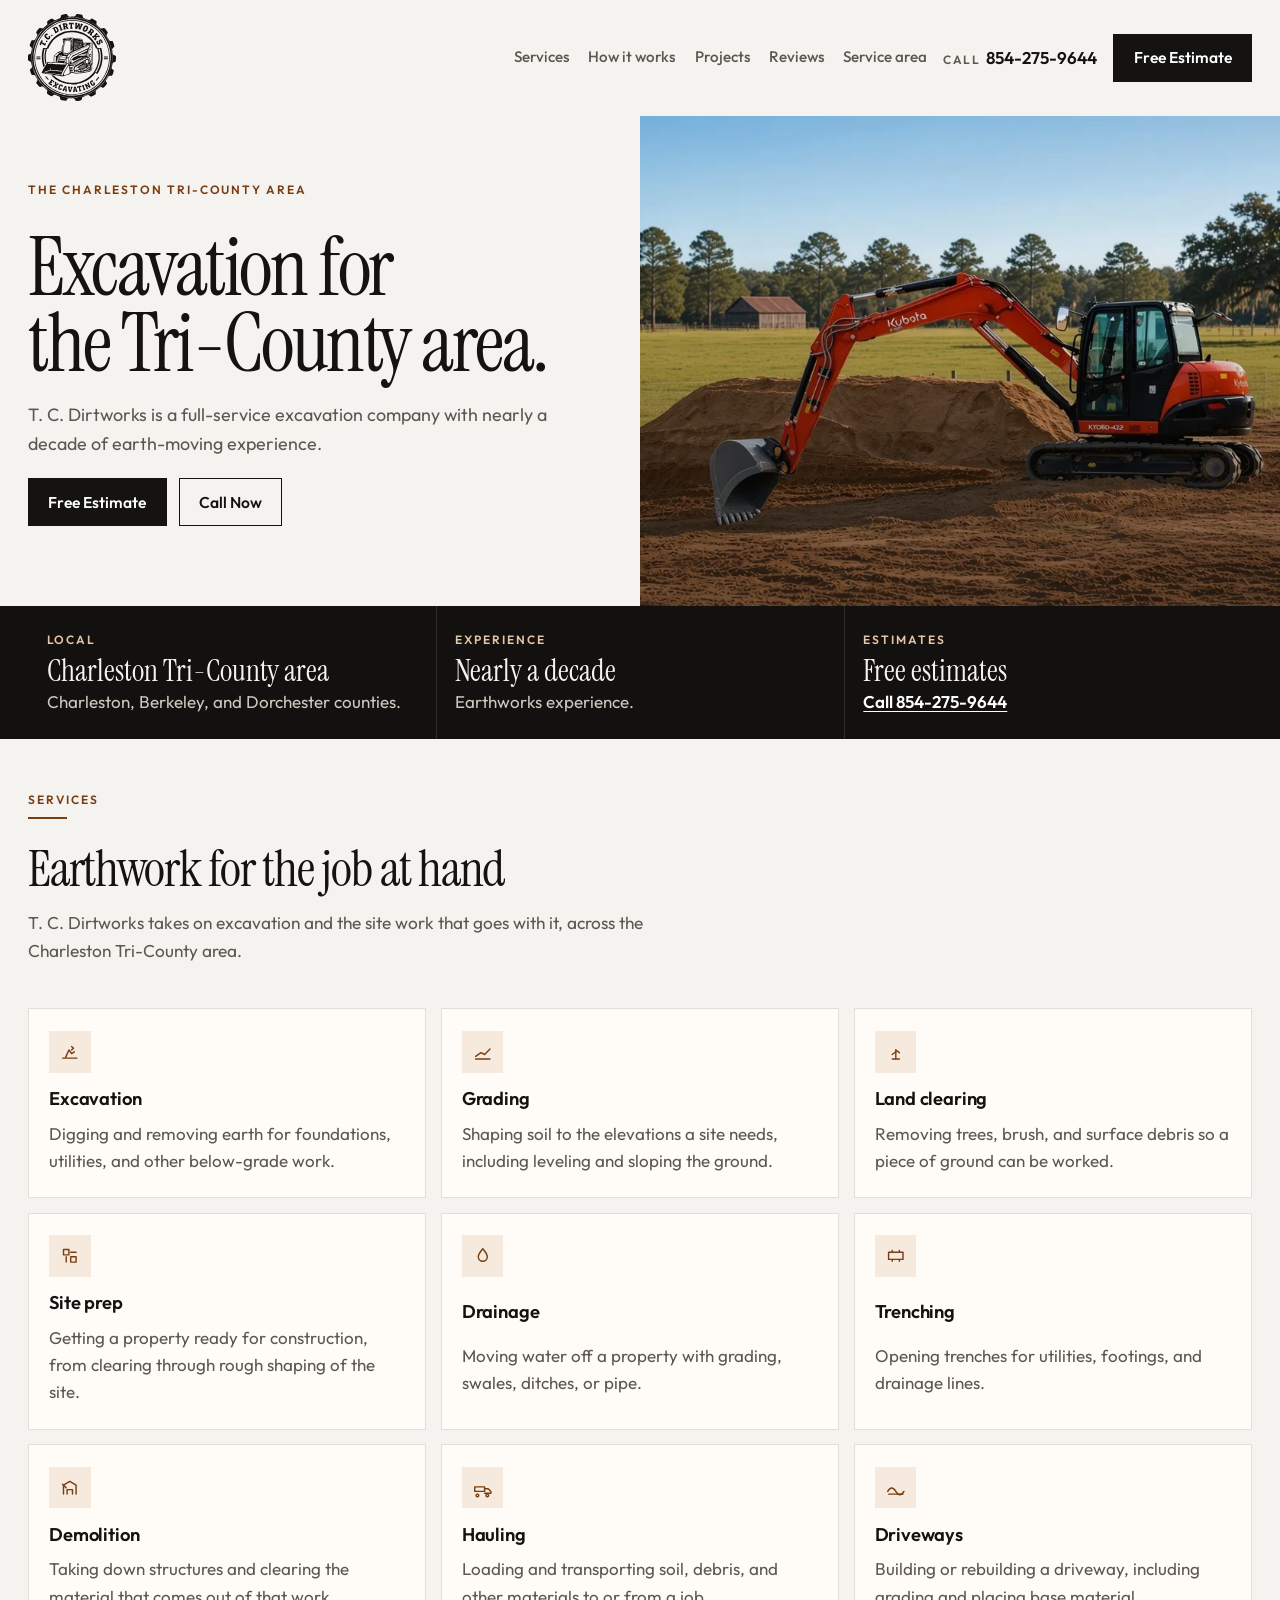
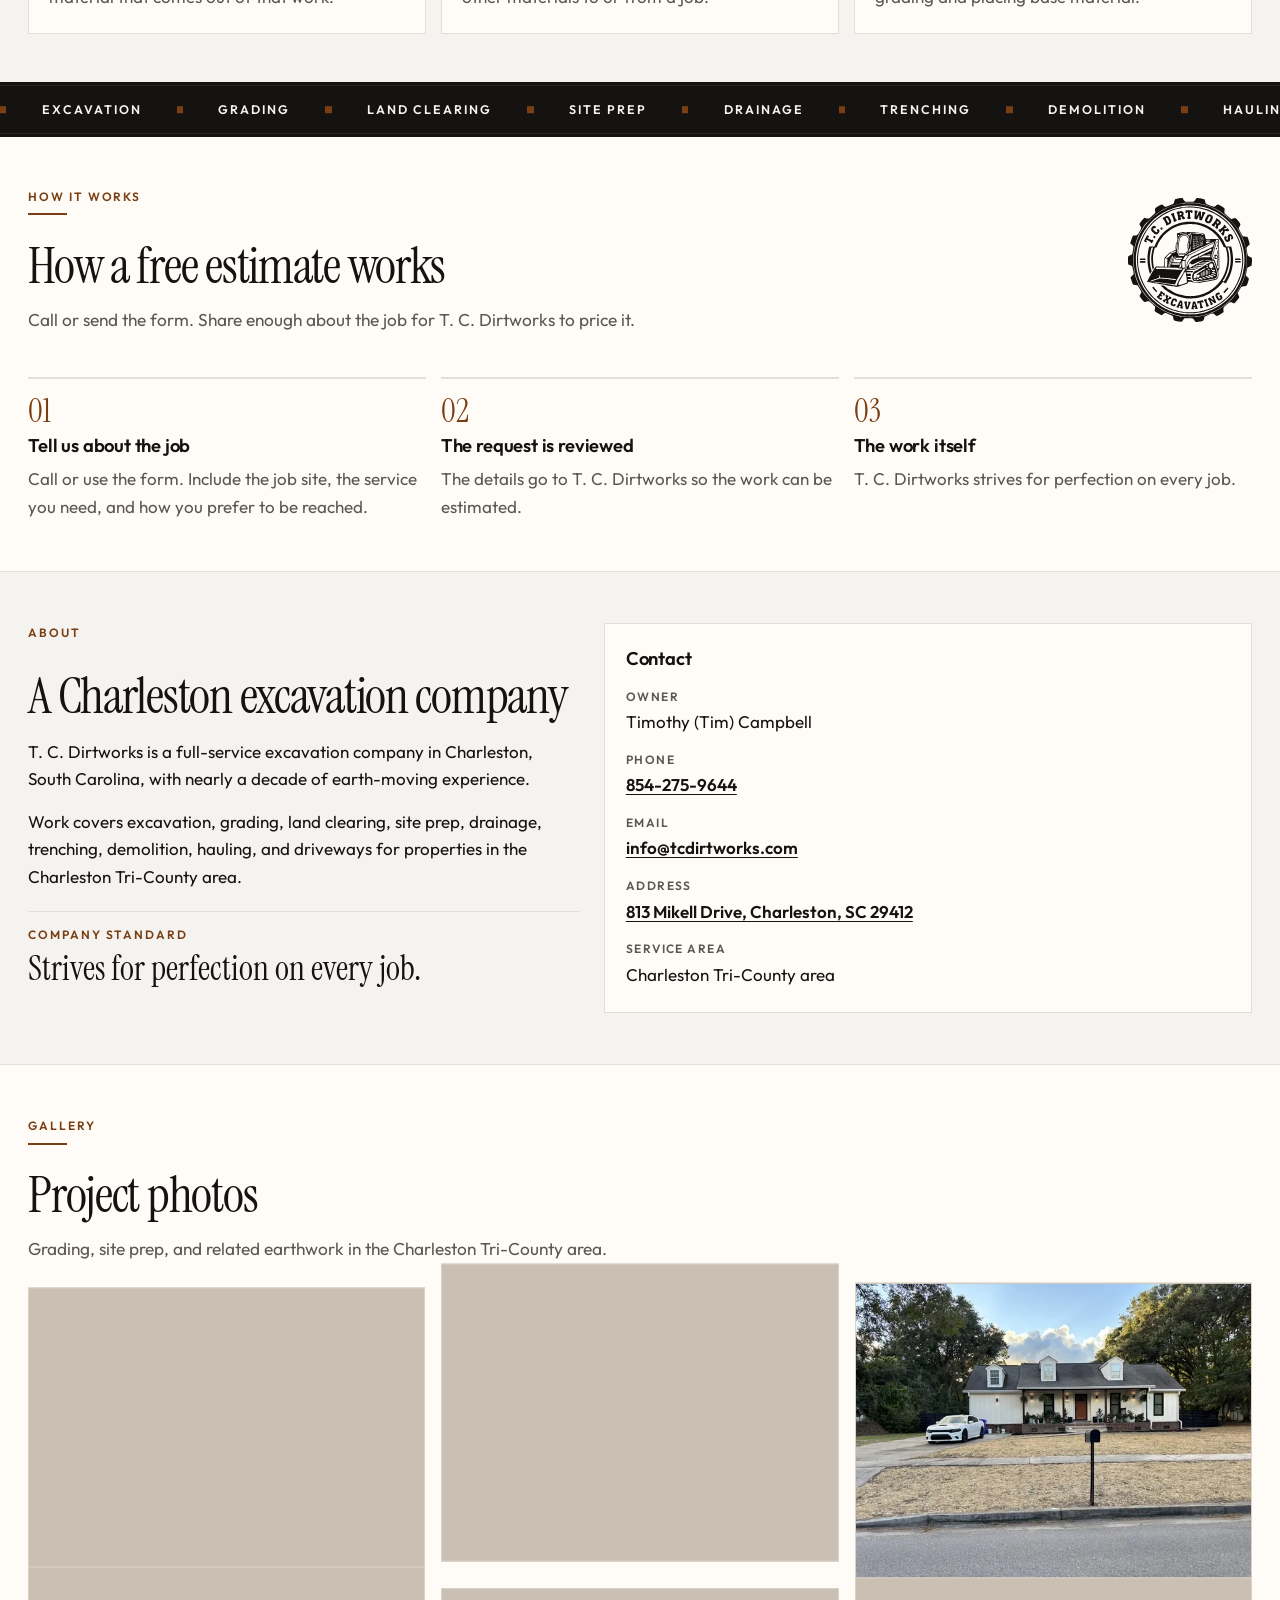
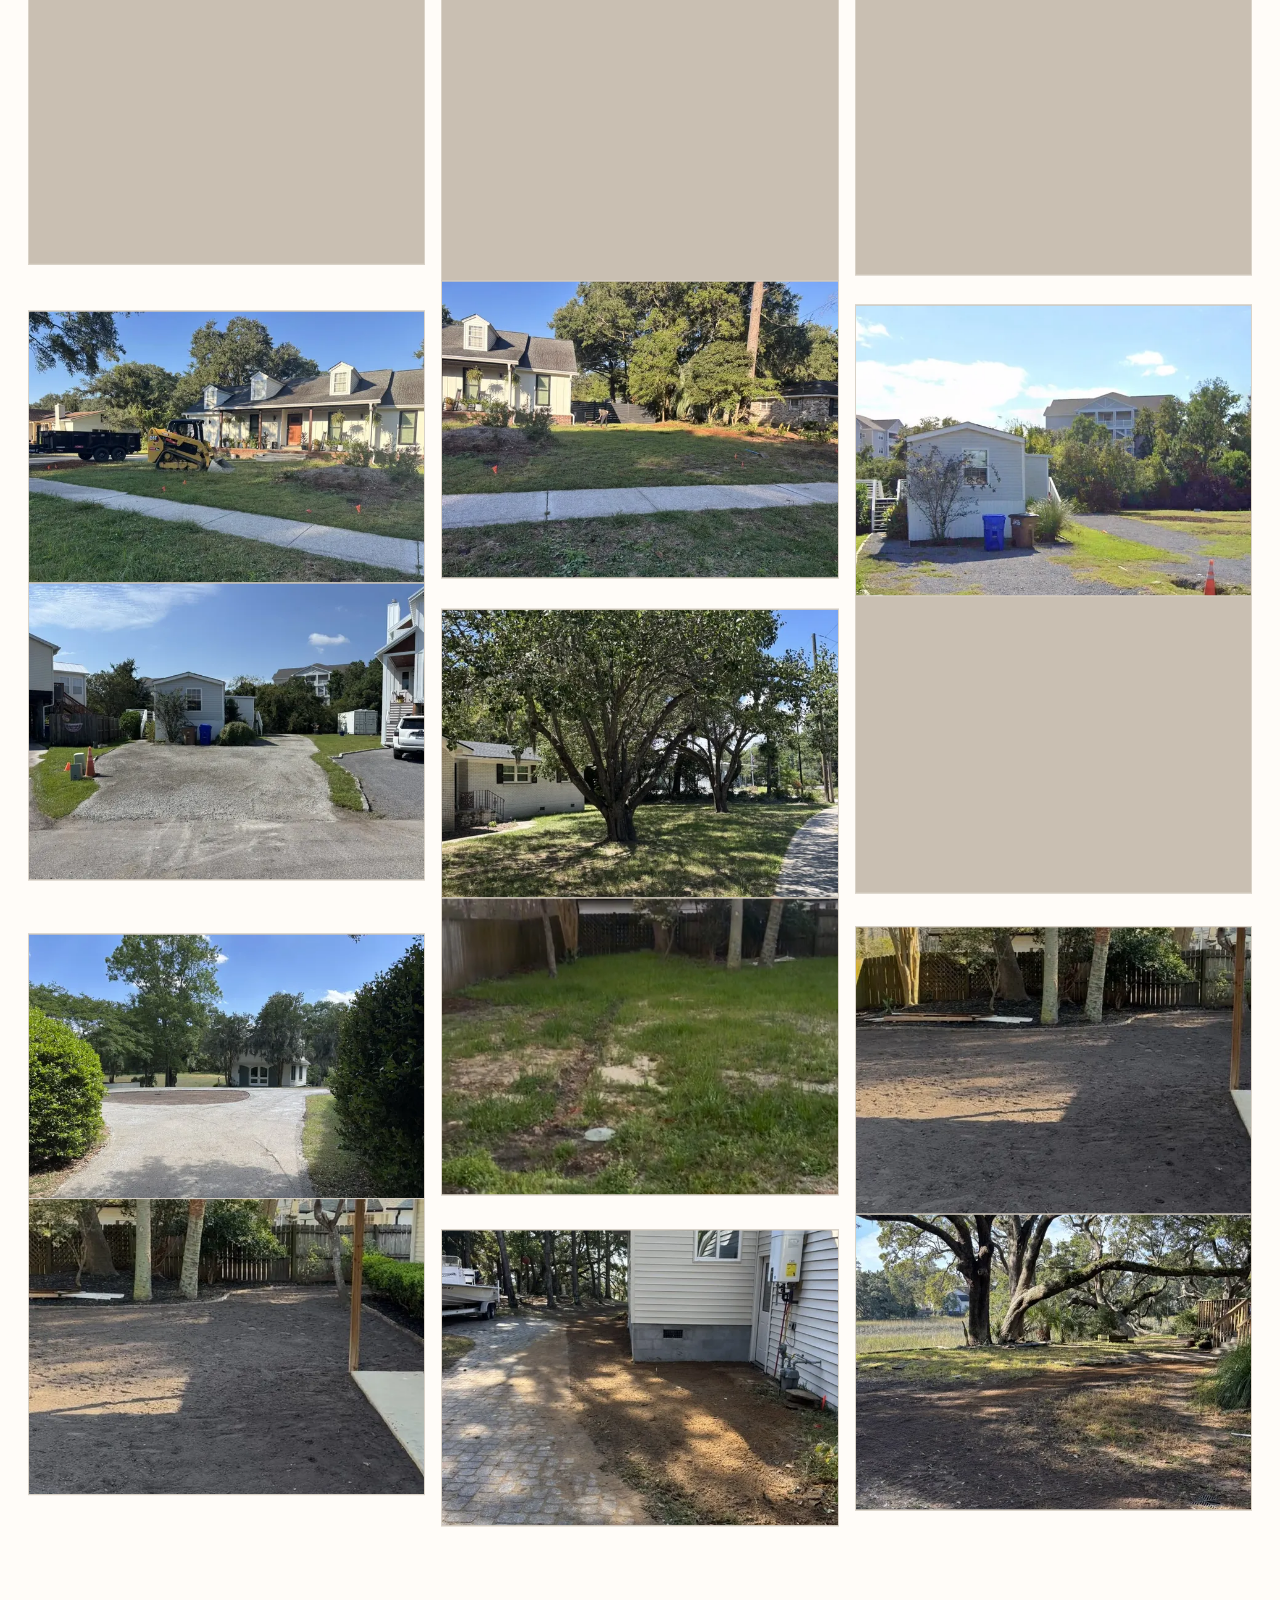
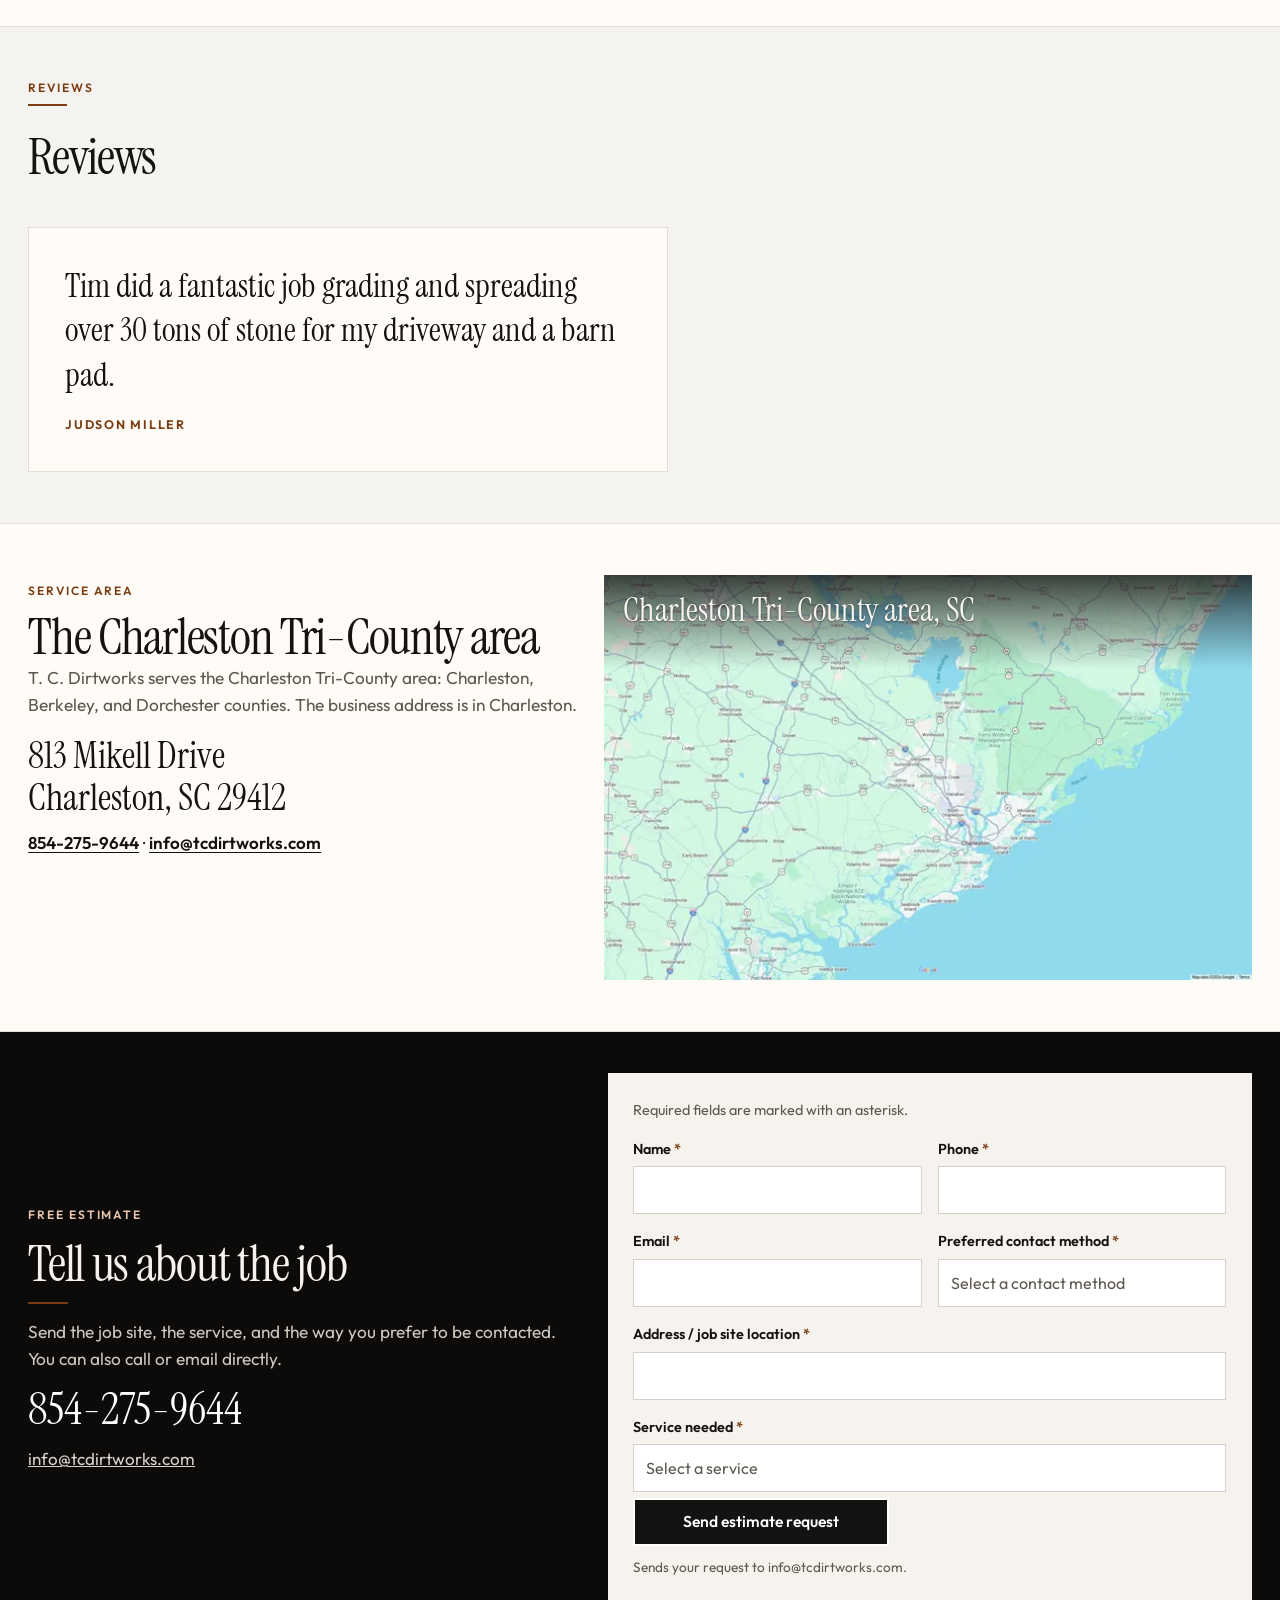
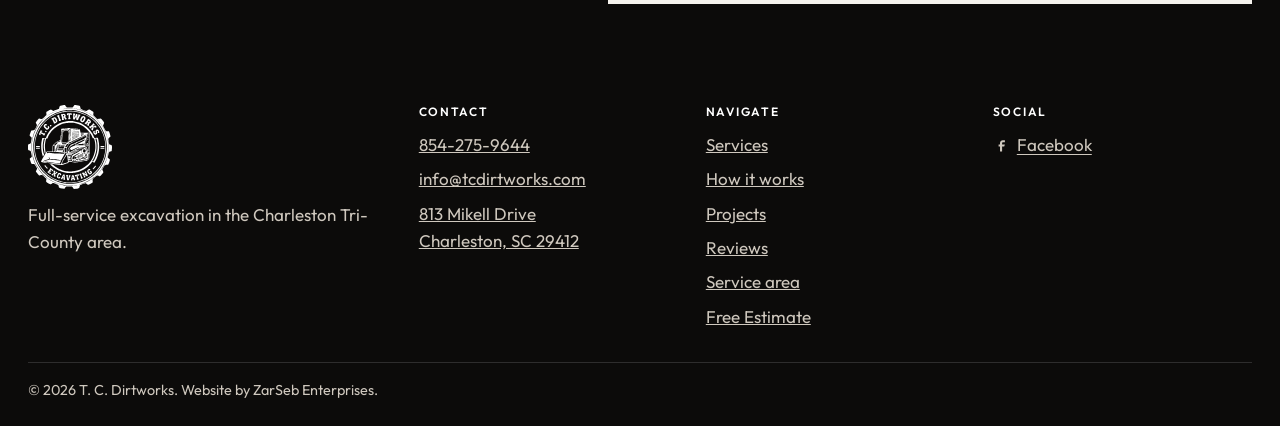
==== commit 9697fb54: "Fill the gallery with the real grading photos. All eighteen job photos are named for the grade work " ====
--- a/index.html
+++ b/index.html
@@ -29,7 +29,7 @@
   <link rel="apple-touch-icon" href="images/apple-touch-icon.png">
   <link rel="preload" href="fonts/instrument-serif-latin.woff2" as="font" type="font/woff2" crossorigin>
   <link rel="preload" as="image" type="image/webp" fetchpriority="high" imagesrcset="images/hero/kubota-rural-1280.webp 1280w, images/hero/kubota-rural-1600.webp 1600w, images/hero/kubota-rural-2560.webp 2560w" imagesizes="(min-width: 960px) 50vw, 100vw">
-  <link rel="stylesheet" href="css/styles.css?v=20261114q">
+  <link rel="stylesheet" href="css/styles.css?v=20261115a">
   <script>document.documentElement.classList.add("js");</script>
   <script type="application/ld+json">
   {
@@ -352,54 +352,150 @@
         <header class="section-head">
           <p class="eyebrow">Gallery</p>
           <h2 id="projects-heading">Project photos</h2>
-          <p class="lede">Excavation, grading, land clearing, drainage, driveways, and hauling in the Charleston Tri-County area.</p>
+          <p class="lede">Grading, site prep, and related earthwork in the Charleston Tri-County area.</p>
         </header>
         <ul class="gallery">
           <li>
-            <button type="button" class="shot" data-slot="1" data-parallax="0.04" data-title="Trenching" data-caption="Compact excavator digging a trench in red clay." aria-label="View project photo of a compact excavator digging a trench">
-              <picture>
-                <source type="image/webp" srcset="images/gallery/trench-640.webp 640w, images/gallery/trench-960.webp 960w" sizes="(min-width: 700px) 30vw, 100vw">
-                <img src="images/gallery/trench-960.jpg" srcset="images/gallery/trench-640.jpg 640w, images/gallery/trench-960.jpg 960w" sizes="(min-width: 700px) 30vw, 100vw" width="960" height="720" alt="Compact excavator digging a trench in red clay." decoding="async" loading="lazy">
-              </picture>
-            </button>
-          </li>
-          <li>
-            <button type="button" class="shot" data-slot="2" data-parallax="0.09" data-title="Grading" data-caption="Skid steer grading a staked residential lot." aria-label="View project photo of a skid steer grading a lot">
-              <picture>
-                <source type="image/webp" srcset="images/gallery/grading-640.webp 640w, images/gallery/grading-960.webp 960w" sizes="(min-width: 700px) 30vw, 100vw">
-                <img src="images/gallery/grading-960.jpg" srcset="images/gallery/grading-640.jpg 640w, images/gallery/grading-960.jpg 960w" sizes="(min-width: 700px) 30vw, 100vw" width="960" height="720" alt="Skid steer grading a staked residential lot." decoding="async" loading="lazy">
-              </picture>
-            </button>
-          </li>
-          <li>
-            <button type="button" class="shot" data-slot="3" data-parallax="0.05" data-title="Land clearing" data-caption="Excavator piling brush during land clearing." aria-label="View project photo of land clearing">
-              <picture>
-                <source type="image/webp" srcset="images/gallery/clearing-640.webp 640w, images/gallery/clearing-960.webp 960w" sizes="(min-width: 700px) 30vw, 100vw">
-                <img src="images/gallery/clearing-960.jpg" srcset="images/gallery/clearing-640.jpg 640w, images/gallery/clearing-960.jpg 960w" sizes="(min-width: 700px) 30vw, 100vw" width="960" height="720" alt="Excavator piling brush during land clearing." decoding="async" loading="lazy">
-              </picture>
-            </button>
-          </li>
-          <li>
-            <button type="button" class="shot" data-slot="4" data-parallax="0.1" data-title="Drainage" data-caption="Excavator setting a drainage pipe in a gravel-lined ditch." aria-label="View project photo of a drainage pipe being set">
-              <picture>
-                <source type="image/webp" srcset="images/gallery/drainage-640.webp 640w, images/gallery/drainage-960.webp 960w" sizes="(min-width: 700px) 30vw, 100vw">
-                <img src="images/gallery/drainage-960.jpg" srcset="images/gallery/drainage-640.jpg 640w, images/gallery/drainage-960.jpg 960w" sizes="(min-width: 700px) 30vw, 100vw" width="960" height="720" alt="Excavator setting a drainage pipe in a gravel-lined ditch." decoding="async" loading="lazy">
-              </picture>
-            </button>
-          </li>
-          <li>
-            <button type="button" class="shot" data-slot="5" data-parallax="0.06" data-title="Driveway" data-caption="Gravel driveway with a compact excavator at the far end." aria-label="View project photo of a gravel driveway">
-              <picture>
-                <source type="image/webp" srcset="images/gallery/driveway-640.webp 640w, images/gallery/driveway-960.webp 960w" sizes="(min-width: 700px) 30vw, 100vw">
-                <img src="images/gallery/driveway-960.jpg" srcset="images/gallery/driveway-640.jpg 640w, images/gallery/driveway-960.jpg 960w" sizes="(min-width: 700px) 30vw, 100vw" width="960" height="720" alt="Gravel driveway with a compact excavator at the far end." decoding="async" loading="lazy">
-              </picture>
-            </button>
-          </li>
-          <li>
-            <button type="button" class="shot" data-slot="6" data-parallax="0.08" data-title="Hauling" data-caption="White Ford Super Duty pickup towing a bumper-pull dump trailer on a red clay site." aria-label="View project photo of a Ford pickup towing a dump trailer">
-              <picture>
-                <source type="image/webp" srcset="images/gallery/hauling-ford-640.webp 640w, images/gallery/hauling-ford-960.webp 960w" sizes="(min-width: 700px) 30vw, 100vw">
-                <img src="images/gallery/hauling-ford-960.jpg" srcset="images/gallery/hauling-ford-640.jpg 640w, images/gallery/hauling-ford-960.jpg 960w" sizes="(min-width: 700px) 30vw, 100vw" width="960" height="720" alt="White Ford Super Duty pickup towing a bumper-pull dump trailer on a red clay site." decoding="async" loading="lazy">
+            <button type="button" class="shot" data-slot="1" data-parallax="0.04" data-title="Dirt drive grade" data-caption="Graded dirt drive through the trees." aria-label="View project photo: dirt drive grade">
+              <picture>
+                <source type="image/webp" srcset="images/gallery/dirt-drive-grade-640.webp 640w, images/gallery/dirt-drive-grade-960.webp 960w" sizes="(min-width: 700px) 30vw, 100vw">
+                <img src="images/gallery/dirt-drive-grade-960.jpg" srcset="images/gallery/dirt-drive-grade-640.jpg 640w, images/gallery/dirt-drive-grade-960.jpg 960w" sizes="(min-width: 700px) 30vw, 100vw" width="960" height="720" alt="Graded dirt drive through the trees." decoding="async" loading="lazy">
+              </picture>
+            </button>
+          </li>
+          <li>
+            <button type="button" class="shot" data-slot="2" data-parallax="0.09" data-title="Straw yard grade" data-caption="Graded yard corner covered in straw for erosion control." aria-label="View project photo: straw yard grade">
+              <picture>
+                <source type="image/webp" srcset="images/gallery/straw-corner-grade-640.webp 640w, images/gallery/straw-corner-grade-960.webp 960w" sizes="(min-width: 700px) 30vw, 100vw">
+                <img src="images/gallery/straw-corner-grade-960.jpg" srcset="images/gallery/straw-corner-grade-640.jpg 640w, images/gallery/straw-corner-grade-960.jpg 960w" sizes="(min-width: 700px) 30vw, 100vw" width="960" height="720" alt="Graded yard corner covered in straw for erosion control." decoding="async" loading="lazy">
+              </picture>
+            </button>
+          </li>
+          <li>
+            <button type="button" class="shot" data-slot="3" data-parallax="0.05" data-title="Front yard grade" data-caption="Graded front yard with straw and a temporary walk." aria-label="View project photo: front yard grade">
+              <picture>
+                <source type="image/webp" srcset="images/gallery/straw-front-grade-640.webp 640w, images/gallery/straw-front-grade-960.webp 960w" sizes="(min-width: 700px) 30vw, 100vw">
+                <img src="images/gallery/straw-front-grade-960.jpg" srcset="images/gallery/straw-front-grade-640.jpg 640w, images/gallery/straw-front-grade-960.jpg 960w" sizes="(min-width: 700px) 30vw, 100vw" width="960" height="720" alt="Graded front yard with straw and a temporary walk." decoding="async" loading="lazy">
+              </picture>
+            </button>
+          </li>
+          <li>
+            <button type="button" class="shot" data-slot="4" data-parallax="0.1" data-title="Cleared lot grade" data-caption="Cleared lot graded with a skid steer on site." aria-label="View project photo: cleared lot grade">
+              <picture>
+                <source type="image/webp" srcset="images/gallery/cleared-lot-grade-640.webp 640w, images/gallery/cleared-lot-grade-960.webp 960w" sizes="(min-width: 700px) 30vw, 100vw">
+                <img src="images/gallery/cleared-lot-grade-960.jpg" srcset="images/gallery/cleared-lot-grade-640.jpg 640w, images/gallery/cleared-lot-grade-960.jpg 960w" sizes="(min-width: 700px) 30vw, 100vw" width="960" height="720" alt="Cleared lot graded with a skid steer on site." decoding="async" loading="lazy">
+              </picture>
+            </button>
+          </li>
+          <li>
+            <button type="button" class="shot" data-slot="5" data-parallax="0.06" data-title="Open lot grade" data-caption="Open lot graded along the tree line." aria-label="View project photo: open lot grade">
+              <picture>
+                <source type="image/webp" srcset="images/gallery/open-lot-grade-640.webp 640w, images/gallery/open-lot-grade-960.webp 960w" sizes="(min-width: 700px) 30vw, 100vw">
+                <img src="images/gallery/open-lot-grade-960.jpg" srcset="images/gallery/open-lot-grade-640.jpg 640w, images/gallery/open-lot-grade-960.jpg 960w" sizes="(min-width: 700px) 30vw, 100vw" width="960" height="720" alt="Open lot graded along the tree line." decoding="async" loading="lazy">
+              </picture>
+            </button>
+          </li>
+          <li>
+            <button type="button" class="shot" data-slot="6" data-parallax="0.08" data-title="Trench grade" data-caption="Utility trench cut into a graded side yard." aria-label="View project photo: trench grade">
+              <picture>
+                <source type="image/webp" srcset="images/gallery/trench-grade-640.webp 640w, images/gallery/trench-grade-960.webp 960w" sizes="(min-width: 700px) 30vw, 100vw">
+                <img src="images/gallery/trench-grade-960.jpg" srcset="images/gallery/trench-grade-640.jpg 640w, images/gallery/trench-grade-960.jpg 960w" sizes="(min-width: 700px) 30vw, 100vw" width="960" height="720" alt="Utility trench cut into a graded side yard." decoding="async" loading="lazy">
+              </picture>
+            </button>
+          </li>
+          <li>
+            <button type="button" class="shot" data-slot="7" data-parallax="0.04" data-title="Equipment on grade" data-caption="Skid steer and dump trailer on a graded front lawn." aria-label="View project photo: equipment on grade">
+              <picture>
+                <source type="image/webp" srcset="images/gallery/equipment-on-grade-640.webp 640w, images/gallery/equipment-on-grade-960.webp 960w" sizes="(min-width: 700px) 30vw, 100vw">
+                <img src="images/gallery/equipment-on-grade-960.jpg" srcset="images/gallery/equipment-on-grade-640.jpg 640w, images/gallery/equipment-on-grade-960.jpg 960w" sizes="(min-width: 700px) 30vw, 100vw" width="960" height="720" alt="Skid steer and dump trailer on a graded front lawn." decoding="async" loading="lazy">
+              </picture>
+            </button>
+          </li>
+          <li>
+            <button type="button" class="shot" data-slot="8" data-parallax="0.09" data-title="Lawn grade" data-caption="Front lawn graded and marked for the next work." aria-label="View project photo: lawn grade">
+              <picture>
+                <source type="image/webp" srcset="images/gallery/lawn-grade-640.webp 640w, images/gallery/lawn-grade-960.webp 960w" sizes="(min-width: 700px) 30vw, 100vw">
+                <img src="images/gallery/lawn-grade-960.jpg" srcset="images/gallery/lawn-grade-640.jpg 640w, images/gallery/lawn-grade-960.jpg 960w" sizes="(min-width: 700px) 30vw, 100vw" width="960" height="720" alt="Front lawn graded and marked for the next work." decoding="async" loading="lazy">
+              </picture>
+            </button>
+          </li>
+          <li>
+            <button type="button" class="shot" data-slot="9" data-parallax="0.05" data-title="Gravel drive grade" data-caption="Gravel drive graded and placed beside the shed." aria-label="View project photo: gravel drive grade">
+              <picture>
+                <source type="image/webp" srcset="images/gallery/gravel-drive-grade-640.webp 640w, images/gallery/gravel-drive-grade-960.webp 960w" sizes="(min-width: 700px) 30vw, 100vw">
+                <img src="images/gallery/gravel-drive-grade-960.jpg" srcset="images/gallery/gravel-drive-grade-640.jpg 640w, images/gallery/gravel-drive-grade-960.jpg 960w" sizes="(min-width: 700px) 30vw, 100vw" width="960" height="720" alt="Gravel drive graded and placed beside the shed." decoding="async" loading="lazy">
+              </picture>
+            </button>
+          </li>
+          <li>
+            <button type="button" class="shot" data-slot="10" data-parallax="0.1" data-title="Gravel pad grade" data-caption="Gravel pad graded and spread between the houses." aria-label="View project photo: gravel pad grade">
+              <picture>
+                <source type="image/webp" srcset="images/gallery/gravel-pad-grade-640.webp 640w, images/gallery/gravel-pad-grade-960.webp 960w" sizes="(min-width: 700px) 30vw, 100vw">
+                <img src="images/gallery/gravel-pad-grade-960.jpg" srcset="images/gallery/gravel-pad-grade-640.jpg 640w, images/gallery/gravel-pad-grade-960.jpg 960w" sizes="(min-width: 700px) 30vw, 100vw" width="960" height="720" alt="Gravel pad graded and spread between the houses." decoding="async" loading="lazy">
+              </picture>
+            </button>
+          </li>
+          <li>
+            <button type="button" class="shot" data-slot="11" data-parallax="0.06" data-title="Shade tree grade" data-caption="Yard graded under the shade trees." aria-label="View project photo: shade tree grade">
+              <picture>
+                <source type="image/webp" srcset="images/gallery/shade-tree-grade-640.webp 640w, images/gallery/shade-tree-grade-960.webp 960w" sizes="(min-width: 700px) 30vw, 100vw">
+                <img src="images/gallery/shade-tree-grade-960.jpg" srcset="images/gallery/shade-tree-grade-640.jpg 640w, images/gallery/shade-tree-grade-960.jpg 960w" sizes="(min-width: 700px) 30vw, 100vw" width="960" height="720" alt="Yard graded under the shade trees." decoding="async" loading="lazy">
+              </picture>
+            </button>
+          </li>
+          <li>
+            <button type="button" class="shot" data-slot="12" data-parallax="0.08" data-title="Roadside grade" data-caption="Fresh roadside grade ready for finish work." aria-label="View project photo: roadside grade">
+              <picture>
+                <source type="image/webp" srcset="images/gallery/roadside-grade-640.webp 640w, images/gallery/roadside-grade-960.webp 960w" sizes="(min-width: 700px) 30vw, 100vw">
+                <img src="images/gallery/roadside-grade-960.jpg" srcset="images/gallery/roadside-grade-640.jpg 640w, images/gallery/roadside-grade-960.jpg 960w" sizes="(min-width: 700px) 30vw, 100vw" width="960" height="720" alt="Fresh roadside grade ready for finish work." decoding="async" loading="lazy">
+              </picture>
+            </button>
+          </li>
+          <li>
+            <button type="button" class="shot" data-slot="13" data-parallax="0.04" data-title="Circular drive grade" data-caption="Circular gravel drive graded around a planting bed." aria-label="View project photo: circular drive grade">
+              <picture>
+                <source type="image/webp" srcset="images/gallery/circular-drive-grade-640.webp 640w, images/gallery/circular-drive-grade-960.webp 960w" sizes="(min-width: 700px) 30vw, 100vw">
+                <img src="images/gallery/circular-drive-grade-960.jpg" srcset="images/gallery/circular-drive-grade-640.jpg 640w, images/gallery/circular-drive-grade-960.jpg 960w" sizes="(min-width: 700px) 30vw, 100vw" width="960" height="720" alt="Circular gravel drive graded around a planting bed." decoding="async" loading="lazy">
+              </picture>
+            </button>
+          </li>
+          <li>
+            <button type="button" class="shot" data-slot="14" data-parallax="0.09" data-title="Backyard before grade" data-caption="Backyard before the grade and topsoil." aria-label="View project photo: backyard before grade">
+              <picture>
+                <source type="image/webp" srcset="images/gallery/backyard-before-grade-640.webp 640w, images/gallery/backyard-before-grade-960.webp 960w" sizes="(min-width: 700px) 30vw, 100vw">
+                <img src="images/gallery/backyard-before-grade-960.jpg" srcset="images/gallery/backyard-before-grade-640.jpg 640w, images/gallery/backyard-before-grade-960.jpg 960w" sizes="(min-width: 700px) 30vw, 100vw" width="960" height="720" alt="Backyard before the grade and topsoil." decoding="async" loading="lazy">
+              </picture>
+            </button>
+          </li>
+          <li>
+            <button type="button" class="shot" data-slot="15" data-parallax="0.05" data-title="Backyard topsoil grade" data-caption="Backyard graded and covered with fresh topsoil." aria-label="View project photo: backyard topsoil grade">
+              <picture>
+                <source type="image/webp" srcset="images/gallery/backyard-topsoil-grade-640.webp 640w, images/gallery/backyard-topsoil-grade-960.webp 960w" sizes="(min-width: 700px) 30vw, 100vw">
+                <img src="images/gallery/backyard-topsoil-grade-960.jpg" srcset="images/gallery/backyard-topsoil-grade-640.jpg 640w, images/gallery/backyard-topsoil-grade-960.jpg 960w" sizes="(min-width: 700px) 30vw, 100vw" width="960" height="720" alt="Backyard graded and covered with fresh topsoil." decoding="async" loading="lazy">
+              </picture>
+            </button>
+          </li>
+          <li>
+            <button type="button" class="shot" data-slot="16" data-parallax="0.1" data-title="Backyard grade" data-caption="Wide view of the graded backyard." aria-label="View project photo: backyard grade">
+              <picture>
+                <source type="image/webp" srcset="images/gallery/backyard-grade-wide-640.webp 640w, images/gallery/backyard-grade-wide-960.webp 960w" sizes="(min-width: 700px) 30vw, 100vw">
+                <img src="images/gallery/backyard-grade-wide-960.jpg" srcset="images/gallery/backyard-grade-wide-640.jpg 640w, images/gallery/backyard-grade-wide-960.jpg 960w" sizes="(min-width: 700px) 30vw, 100vw" width="960" height="720" alt="Wide view of the graded backyard." decoding="async" loading="lazy">
+              </picture>
+            </button>
+          </li>
+          <li>
+            <button type="button" class="shot" data-slot="17" data-parallax="0.06" data-title="Side yard grade" data-caption="Side yard graded beside the paver drive." aria-label="View project photo: side yard grade">
+              <picture>
+                <source type="image/webp" srcset="images/gallery/side-yard-grade-640.webp 640w, images/gallery/side-yard-grade-960.webp 960w" sizes="(min-width: 700px) 30vw, 100vw">
+                <img src="images/gallery/side-yard-grade-960.jpg" srcset="images/gallery/side-yard-grade-640.jpg 640w, images/gallery/side-yard-grade-960.jpg 960w" sizes="(min-width: 700px) 30vw, 100vw" width="960" height="720" alt="Side yard graded beside the paver drive." decoding="async" loading="lazy">
+              </picture>
+            </button>
+          </li>
+          <li>
+            <button type="button" class="shot" data-slot="18" data-parallax="0.08" data-title="Oak yard grade" data-caption="Yard graded under the oaks at the marsh edge." aria-label="View project photo: oak yard grade">
+              <picture>
+                <source type="image/webp" srcset="images/gallery/oak-marsh-grade-640.webp 640w, images/gallery/oak-marsh-grade-960.webp 960w" sizes="(min-width: 700px) 30vw, 100vw">
+                <img src="images/gallery/oak-marsh-grade-960.jpg" srcset="images/gallery/oak-marsh-grade-640.jpg 640w, images/gallery/oak-marsh-grade-960.jpg 960w" sizes="(min-width: 700px) 30vw, 100vw" width="960" height="720" alt="Yard graded under the oaks at the marsh edge." decoding="async" loading="lazy">
               </picture>
             </button>
           </li>
@@ -598,6 +694,6 @@
       }
     </style>
   </noscript>
-  <script src="js/main.js?v=20261114q"></script>
+  <script src="js/main.js?v=20261115a"></script>
 </body>
 </html>
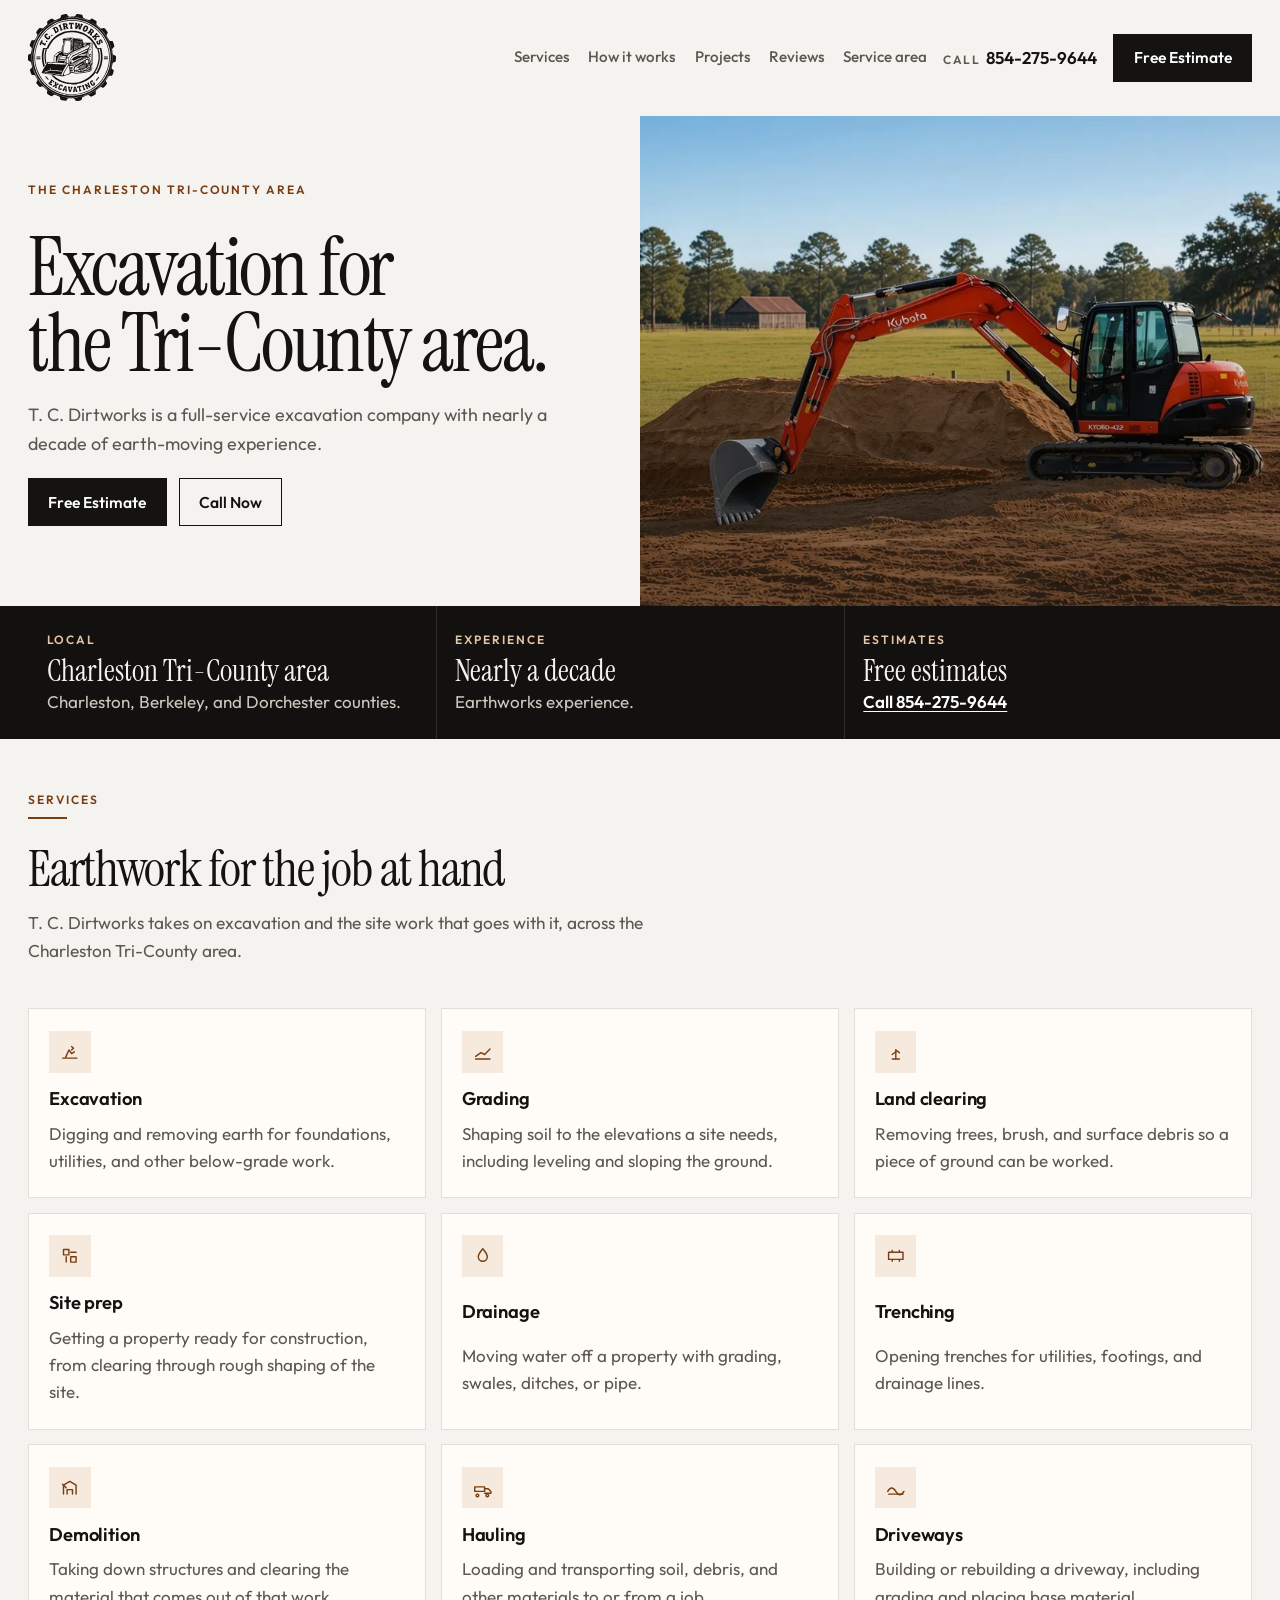
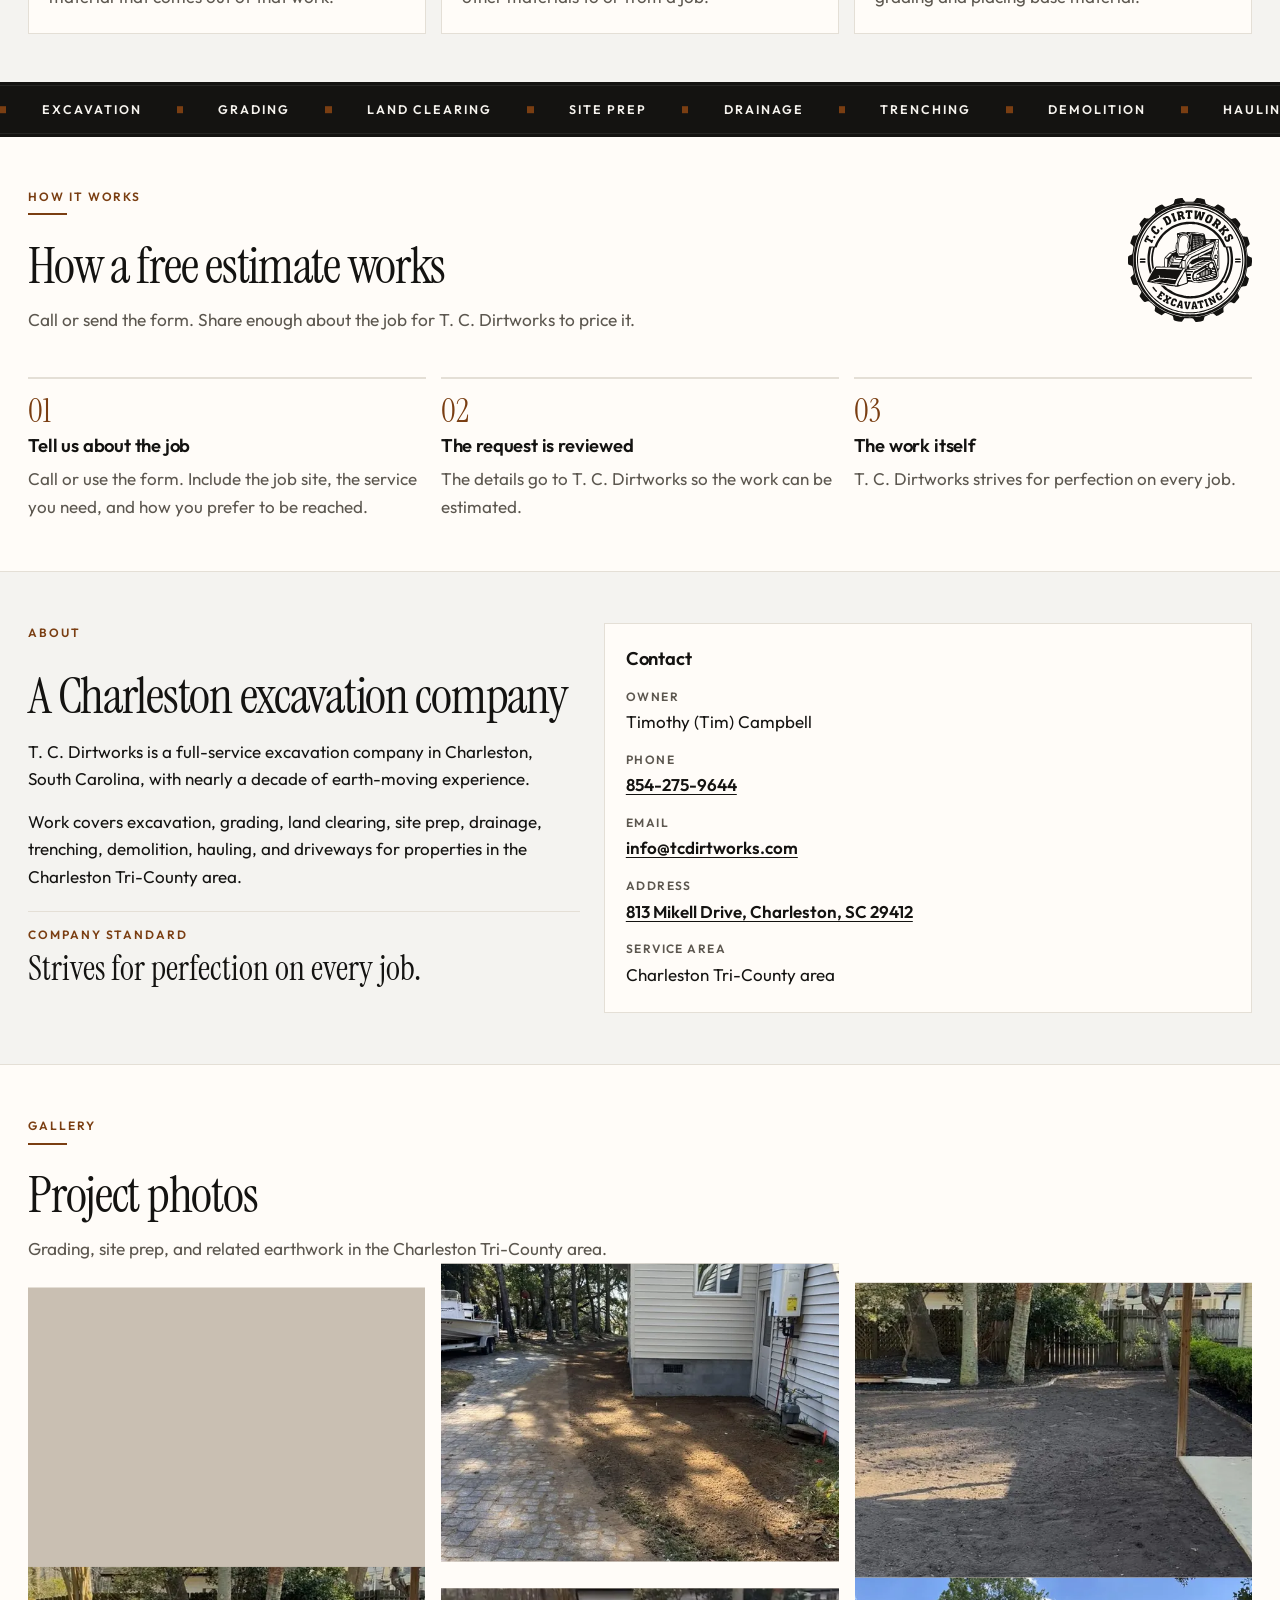
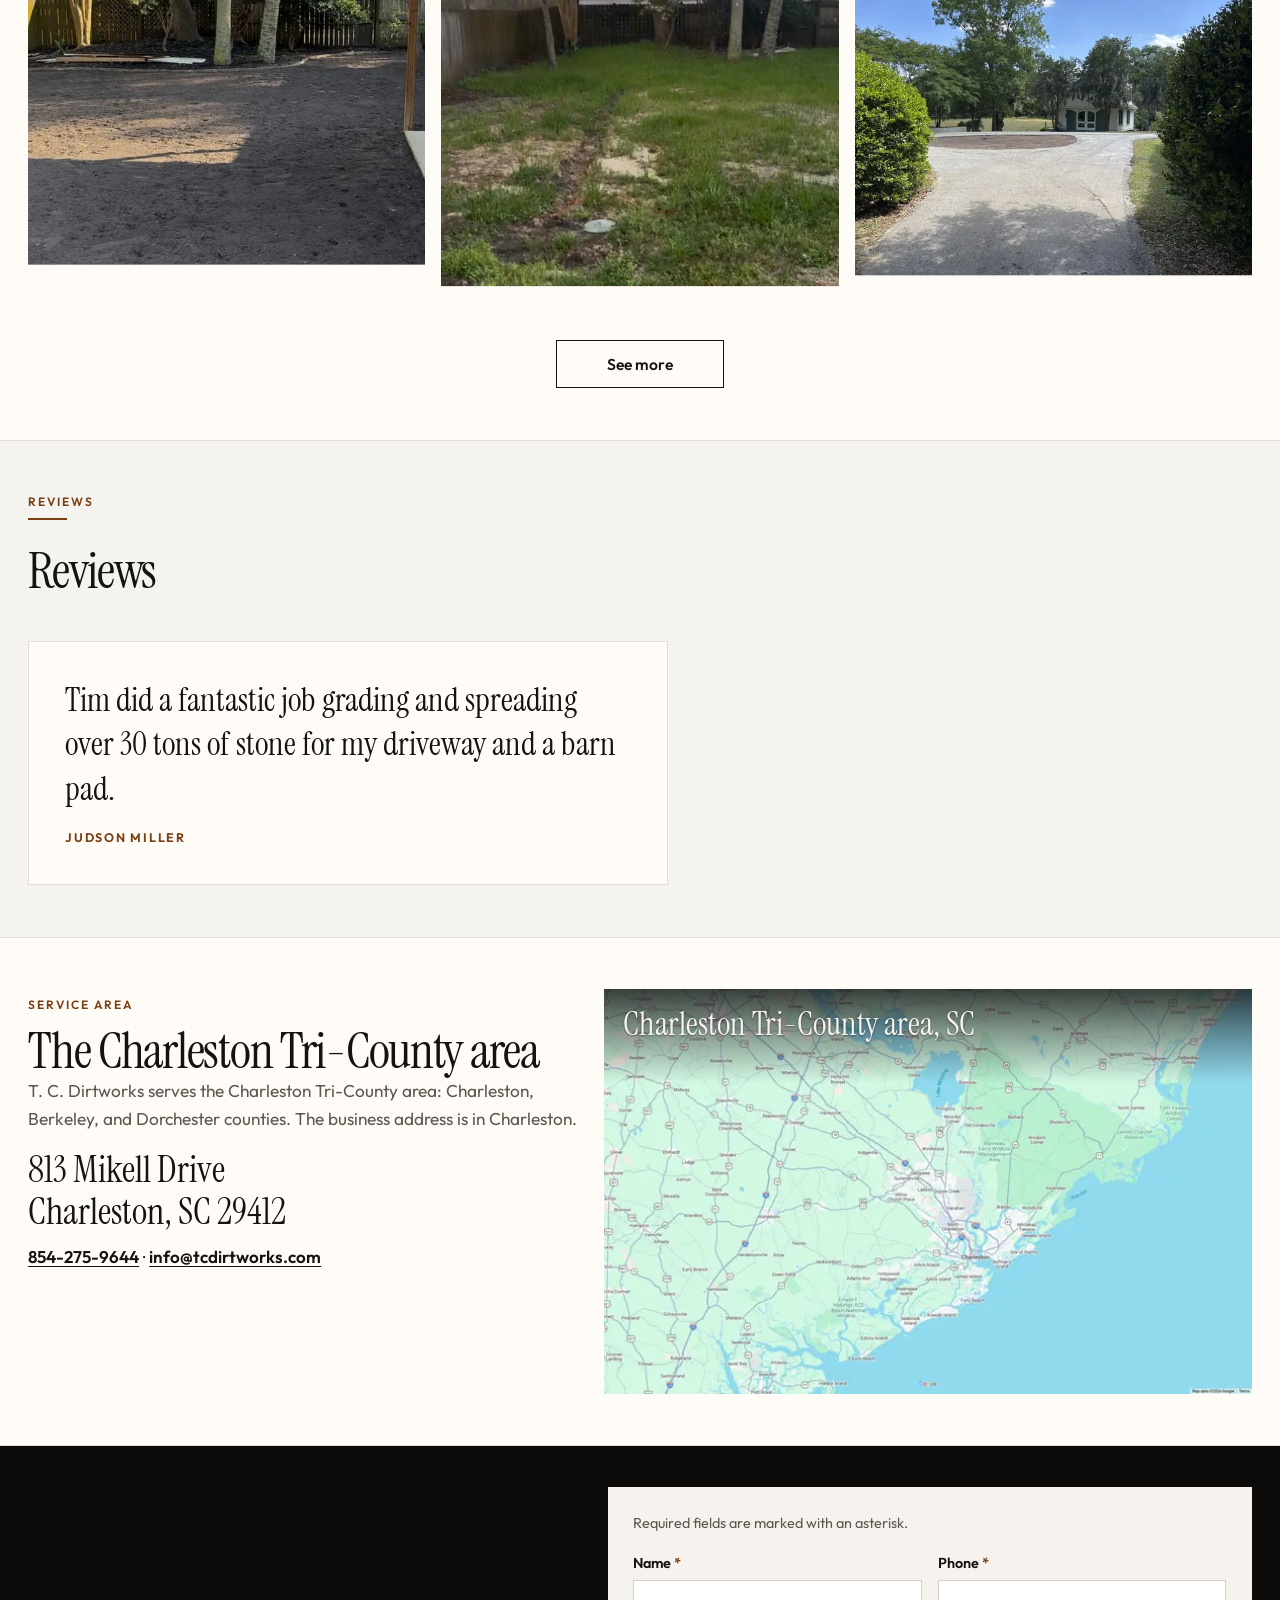
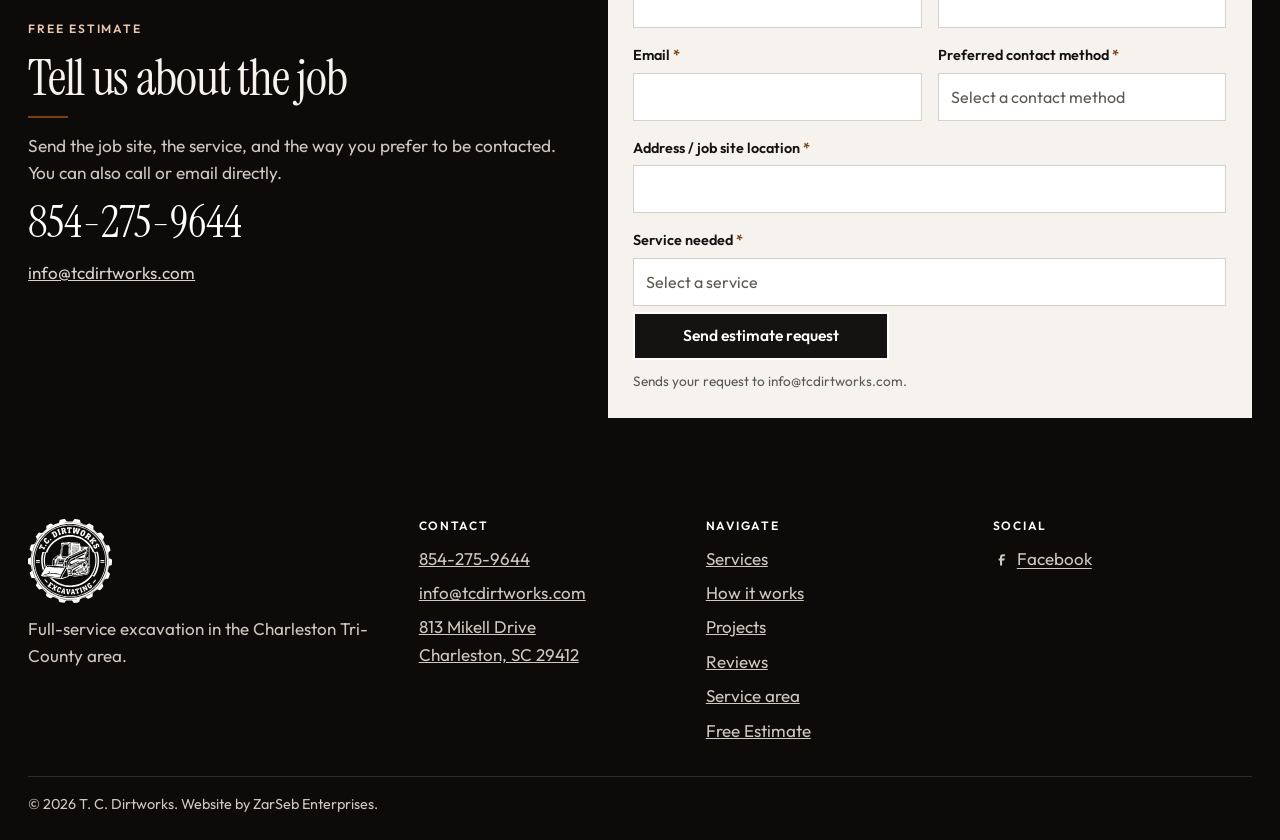
==== commit 0298cac4: "Show six gallery photos first, with See more. The newest shots sit at the top. The rest stay hidden " ====
--- a/index.html
+++ b/index.html
@@ -29,7 +29,7 @@
   <link rel="apple-touch-icon" href="images/apple-touch-icon.png">
   <link rel="preload" href="fonts/instrument-serif-latin.woff2" as="font" type="font/woff2" crossorigin>
   <link rel="preload" as="image" type="image/webp" fetchpriority="high" imagesrcset="images/hero/kubota-rural-1280.webp 1280w, images/hero/kubota-rural-1600.webp 1600w, images/hero/kubota-rural-2560.webp 2560w" imagesizes="(min-width: 960px) 50vw, 100vw">
-  <link rel="stylesheet" href="css/styles.css?v=20261115a">
+  <link rel="stylesheet" href="css/styles.css?v=20261115b">
   <script>document.documentElement.classList.add("js");</script>
   <script type="application/ld+json">
   {
@@ -347,6 +347,7 @@
       </div>
     </section>
 
+    <!-- Newest project photos go at the top of this list. -->
     <section class="section band reveal" id="projects" aria-labelledby="projects-heading">
       <div class="wrap">
         <header class="section-head">
@@ -354,152 +355,173 @@
           <h2 id="projects-heading">Project photos</h2>
           <p class="lede">Grading, site prep, and related earthwork in the Charleston Tri-County area.</p>
         </header>
-        <ul class="gallery">
-          <li>
-            <button type="button" class="shot" data-slot="1" data-parallax="0.04" data-title="Dirt drive grade" data-caption="Graded dirt drive through the trees." aria-label="View project photo: dirt drive grade">
+        <ul class="gallery" id="project-gallery">
+
+          <li>
+            <button type="button" class="shot" data-slot="1" data-parallax="0.04" data-title="Oak yard grade" data-caption="Yard graded under the oaks at the marsh edge." aria-label="View project photo: oak yard grade">
+              <picture>
+                <source type="image/webp" srcset="images/gallery/oak-marsh-grade-640.webp 640w, images/gallery/oak-marsh-grade-960.webp 960w" sizes="(min-width: 700px) 30vw, 100vw">
+                <img src="images/gallery/oak-marsh-grade-960.jpg" srcset="images/gallery/oak-marsh-grade-640.jpg 640w, images/gallery/oak-marsh-grade-960.jpg 960w" sizes="(min-width: 700px) 30vw, 100vw" width="960" height="720" alt="Yard graded under the oaks at the marsh edge." decoding="async" loading="lazy">
+              </picture>
+            </button>
+          </li>
+
+          <li>
+            <button type="button" class="shot" data-slot="2" data-parallax="0.09" data-title="Side yard grade" data-caption="Side yard graded beside the paver drive." aria-label="View project photo: side yard grade">
+              <picture>
+                <source type="image/webp" srcset="images/gallery/side-yard-grade-640.webp 640w, images/gallery/side-yard-grade-960.webp 960w" sizes="(min-width: 700px) 30vw, 100vw">
+                <img src="images/gallery/side-yard-grade-960.jpg" srcset="images/gallery/side-yard-grade-640.jpg 640w, images/gallery/side-yard-grade-960.jpg 960w" sizes="(min-width: 700px) 30vw, 100vw" width="960" height="720" alt="Side yard graded beside the paver drive." decoding="async" loading="lazy">
+              </picture>
+            </button>
+          </li>
+
+          <li>
+            <button type="button" class="shot" data-slot="3" data-parallax="0.05" data-title="Backyard grade" data-caption="Wide view of the graded backyard." aria-label="View project photo: backyard grade">
+              <picture>
+                <source type="image/webp" srcset="images/gallery/backyard-grade-wide-640.webp 640w, images/gallery/backyard-grade-wide-960.webp 960w" sizes="(min-width: 700px) 30vw, 100vw">
+                <img src="images/gallery/backyard-grade-wide-960.jpg" srcset="images/gallery/backyard-grade-wide-640.jpg 640w, images/gallery/backyard-grade-wide-960.jpg 960w" sizes="(min-width: 700px) 30vw, 100vw" width="960" height="720" alt="Wide view of the graded backyard." decoding="async" loading="lazy">
+              </picture>
+            </button>
+          </li>
+
+          <li>
+            <button type="button" class="shot" data-slot="4" data-parallax="0.1" data-title="Backyard topsoil grade" data-caption="Backyard graded and covered with fresh topsoil." aria-label="View project photo: backyard topsoil grade">
+              <picture>
+                <source type="image/webp" srcset="images/gallery/backyard-topsoil-grade-640.webp 640w, images/gallery/backyard-topsoil-grade-960.webp 960w" sizes="(min-width: 700px) 30vw, 100vw">
+                <img src="images/gallery/backyard-topsoil-grade-960.jpg" srcset="images/gallery/backyard-topsoil-grade-640.jpg 640w, images/gallery/backyard-topsoil-grade-960.jpg 960w" sizes="(min-width: 700px) 30vw, 100vw" width="960" height="720" alt="Backyard graded and covered with fresh topsoil." decoding="async" loading="lazy">
+              </picture>
+            </button>
+          </li>
+
+          <li>
+            <button type="button" class="shot" data-slot="5" data-parallax="0.06" data-title="Backyard before grade" data-caption="Backyard before the grade and topsoil." aria-label="View project photo: backyard before grade">
+              <picture>
+                <source type="image/webp" srcset="images/gallery/backyard-before-grade-640.webp 640w, images/gallery/backyard-before-grade-960.webp 960w" sizes="(min-width: 700px) 30vw, 100vw">
+                <img src="images/gallery/backyard-before-grade-960.jpg" srcset="images/gallery/backyard-before-grade-640.jpg 640w, images/gallery/backyard-before-grade-960.jpg 960w" sizes="(min-width: 700px) 30vw, 100vw" width="960" height="720" alt="Backyard before the grade and topsoil." decoding="async" loading="lazy">
+              </picture>
+            </button>
+          </li>
+
+          <li>
+            <button type="button" class="shot" data-slot="6" data-parallax="0.08" data-title="Circular drive grade" data-caption="Circular gravel drive graded around a planting bed." aria-label="View project photo: circular drive grade">
+              <picture>
+                <source type="image/webp" srcset="images/gallery/circular-drive-grade-640.webp 640w, images/gallery/circular-drive-grade-960.webp 960w" sizes="(min-width: 700px) 30vw, 100vw">
+                <img src="images/gallery/circular-drive-grade-960.jpg" srcset="images/gallery/circular-drive-grade-640.jpg 640w, images/gallery/circular-drive-grade-960.jpg 960w" sizes="(min-width: 700px) 30vw, 100vw" width="960" height="720" alt="Circular gravel drive graded around a planting bed." decoding="async" loading="lazy">
+              </picture>
+            </button>
+          </li>
+
+          <li>
+            <button type="button" class="shot" data-slot="7" data-parallax="0.04" data-title="Roadside grade" data-caption="Fresh roadside grade ready for finish work." aria-label="View project photo: roadside grade">
+              <picture>
+                <source type="image/webp" srcset="images/gallery/roadside-grade-640.webp 640w, images/gallery/roadside-grade-960.webp 960w" sizes="(min-width: 700px) 30vw, 100vw">
+                <img src="images/gallery/roadside-grade-960.jpg" srcset="images/gallery/roadside-grade-640.jpg 640w, images/gallery/roadside-grade-960.jpg 960w" sizes="(min-width: 700px) 30vw, 100vw" width="960" height="720" alt="Fresh roadside grade ready for finish work." decoding="async" loading="lazy">
+              </picture>
+            </button>
+          </li>
+
+          <li>
+            <button type="button" class="shot" data-slot="8" data-parallax="0.09" data-title="Shade tree grade" data-caption="Yard graded under the shade trees." aria-label="View project photo: shade tree grade">
+              <picture>
+                <source type="image/webp" srcset="images/gallery/shade-tree-grade-640.webp 640w, images/gallery/shade-tree-grade-960.webp 960w" sizes="(min-width: 700px) 30vw, 100vw">
+                <img src="images/gallery/shade-tree-grade-960.jpg" srcset="images/gallery/shade-tree-grade-640.jpg 640w, images/gallery/shade-tree-grade-960.jpg 960w" sizes="(min-width: 700px) 30vw, 100vw" width="960" height="720" alt="Yard graded under the shade trees." decoding="async" loading="lazy">
+              </picture>
+            </button>
+          </li>
+
+          <li>
+            <button type="button" class="shot" data-slot="9" data-parallax="0.05" data-title="Gravel pad grade" data-caption="Gravel pad graded and spread between the houses." aria-label="View project photo: gravel pad grade">
+              <picture>
+                <source type="image/webp" srcset="images/gallery/gravel-pad-grade-640.webp 640w, images/gallery/gravel-pad-grade-960.webp 960w" sizes="(min-width: 700px) 30vw, 100vw">
+                <img src="images/gallery/gravel-pad-grade-960.jpg" srcset="images/gallery/gravel-pad-grade-640.jpg 640w, images/gallery/gravel-pad-grade-960.jpg 960w" sizes="(min-width: 700px) 30vw, 100vw" width="960" height="720" alt="Gravel pad graded and spread between the houses." decoding="async" loading="lazy">
+              </picture>
+            </button>
+          </li>
+
+          <li>
+            <button type="button" class="shot" data-slot="10" data-parallax="0.1" data-title="Gravel drive grade" data-caption="Gravel drive graded and placed beside the shed." aria-label="View project photo: gravel drive grade">
+              <picture>
+                <source type="image/webp" srcset="images/gallery/gravel-drive-grade-640.webp 640w, images/gallery/gravel-drive-grade-960.webp 960w" sizes="(min-width: 700px) 30vw, 100vw">
+                <img src="images/gallery/gravel-drive-grade-960.jpg" srcset="images/gallery/gravel-drive-grade-640.jpg 640w, images/gallery/gravel-drive-grade-960.jpg 960w" sizes="(min-width: 700px) 30vw, 100vw" width="960" height="720" alt="Gravel drive graded and placed beside the shed." decoding="async" loading="lazy">
+              </picture>
+            </button>
+          </li>
+
+          <li>
+            <button type="button" class="shot" data-slot="11" data-parallax="0.06" data-title="Lawn grade" data-caption="Front lawn graded and marked for the next work." aria-label="View project photo: lawn grade">
+              <picture>
+                <source type="image/webp" srcset="images/gallery/lawn-grade-640.webp 640w, images/gallery/lawn-grade-960.webp 960w" sizes="(min-width: 700px) 30vw, 100vw">
+                <img src="images/gallery/lawn-grade-960.jpg" srcset="images/gallery/lawn-grade-640.jpg 640w, images/gallery/lawn-grade-960.jpg 960w" sizes="(min-width: 700px) 30vw, 100vw" width="960" height="720" alt="Front lawn graded and marked for the next work." decoding="async" loading="lazy">
+              </picture>
+            </button>
+          </li>
+
+          <li>
+            <button type="button" class="shot" data-slot="12" data-parallax="0.08" data-title="Equipment on grade" data-caption="Skid steer and dump trailer on a graded front lawn." aria-label="View project photo: equipment on grade">
+              <picture>
+                <source type="image/webp" srcset="images/gallery/equipment-on-grade-640.webp 640w, images/gallery/equipment-on-grade-960.webp 960w" sizes="(min-width: 700px) 30vw, 100vw">
+                <img src="images/gallery/equipment-on-grade-960.jpg" srcset="images/gallery/equipment-on-grade-640.jpg 640w, images/gallery/equipment-on-grade-960.jpg 960w" sizes="(min-width: 700px) 30vw, 100vw" width="960" height="720" alt="Skid steer and dump trailer on a graded front lawn." decoding="async" loading="lazy">
+              </picture>
+            </button>
+          </li>
+
+          <li>
+            <button type="button" class="shot" data-slot="13" data-parallax="0.04" data-title="Trench grade" data-caption="Utility trench cut into a graded side yard." aria-label="View project photo: trench grade">
+              <picture>
+                <source type="image/webp" srcset="images/gallery/trench-grade-640.webp 640w, images/gallery/trench-grade-960.webp 960w" sizes="(min-width: 700px) 30vw, 100vw">
+                <img src="images/gallery/trench-grade-960.jpg" srcset="images/gallery/trench-grade-640.jpg 640w, images/gallery/trench-grade-960.jpg 960w" sizes="(min-width: 700px) 30vw, 100vw" width="960" height="720" alt="Utility trench cut into a graded side yard." decoding="async" loading="lazy">
+              </picture>
+            </button>
+          </li>
+
+          <li>
+            <button type="button" class="shot" data-slot="14" data-parallax="0.09" data-title="Open lot grade" data-caption="Open lot graded along the tree line." aria-label="View project photo: open lot grade">
+              <picture>
+                <source type="image/webp" srcset="images/gallery/open-lot-grade-640.webp 640w, images/gallery/open-lot-grade-960.webp 960w" sizes="(min-width: 700px) 30vw, 100vw">
+                <img src="images/gallery/open-lot-grade-960.jpg" srcset="images/gallery/open-lot-grade-640.jpg 640w, images/gallery/open-lot-grade-960.jpg 960w" sizes="(min-width: 700px) 30vw, 100vw" width="960" height="720" alt="Open lot graded along the tree line." decoding="async" loading="lazy">
+              </picture>
+            </button>
+          </li>
+
+          <li>
+            <button type="button" class="shot" data-slot="15" data-parallax="0.05" data-title="Cleared lot grade" data-caption="Cleared lot graded with a skid steer on site." aria-label="View project photo: cleared lot grade">
+              <picture>
+                <source type="image/webp" srcset="images/gallery/cleared-lot-grade-640.webp 640w, images/gallery/cleared-lot-grade-960.webp 960w" sizes="(min-width: 700px) 30vw, 100vw">
+                <img src="images/gallery/cleared-lot-grade-960.jpg" srcset="images/gallery/cleared-lot-grade-640.jpg 640w, images/gallery/cleared-lot-grade-960.jpg 960w" sizes="(min-width: 700px) 30vw, 100vw" width="960" height="720" alt="Cleared lot graded with a skid steer on site." decoding="async" loading="lazy">
+              </picture>
+            </button>
+          </li>
+
+          <li>
+            <button type="button" class="shot" data-slot="16" data-parallax="0.1" data-title="Front yard grade" data-caption="Graded front yard with straw and a temporary walk." aria-label="View project photo: front yard grade">
+              <picture>
+                <source type="image/webp" srcset="images/gallery/straw-front-grade-640.webp 640w, images/gallery/straw-front-grade-960.webp 960w" sizes="(min-width: 700px) 30vw, 100vw">
+                <img src="images/gallery/straw-front-grade-960.jpg" srcset="images/gallery/straw-front-grade-640.jpg 640w, images/gallery/straw-front-grade-960.jpg 960w" sizes="(min-width: 700px) 30vw, 100vw" width="960" height="720" alt="Graded front yard with straw and a temporary walk." decoding="async" loading="lazy">
+              </picture>
+            </button>
+          </li>
+
+          <li>
+            <button type="button" class="shot" data-slot="17" data-parallax="0.06" data-title="Straw yard grade" data-caption="Graded yard corner covered in straw for erosion control." aria-label="View project photo: straw yard grade">
+              <picture>
+                <source type="image/webp" srcset="images/gallery/straw-corner-grade-640.webp 640w, images/gallery/straw-corner-grade-960.webp 960w" sizes="(min-width: 700px) 30vw, 100vw">
+                <img src="images/gallery/straw-corner-grade-960.jpg" srcset="images/gallery/straw-corner-grade-640.jpg 640w, images/gallery/straw-corner-grade-960.jpg 960w" sizes="(min-width: 700px) 30vw, 100vw" width="960" height="720" alt="Graded yard corner covered in straw for erosion control." decoding="async" loading="lazy">
+              </picture>
+            </button>
+          </li>
+
+          <li>
+            <button type="button" class="shot" data-slot="18" data-parallax="0.08" data-title="Dirt drive grade" data-caption="Graded dirt drive through the trees." aria-label="View project photo: dirt drive grade">
               <picture>
                 <source type="image/webp" srcset="images/gallery/dirt-drive-grade-640.webp 640w, images/gallery/dirt-drive-grade-960.webp 960w" sizes="(min-width: 700px) 30vw, 100vw">
                 <img src="images/gallery/dirt-drive-grade-960.jpg" srcset="images/gallery/dirt-drive-grade-640.jpg 640w, images/gallery/dirt-drive-grade-960.jpg 960w" sizes="(min-width: 700px) 30vw, 100vw" width="960" height="720" alt="Graded dirt drive through the trees." decoding="async" loading="lazy">
               </picture>
             </button>
           </li>
-          <li>
-            <button type="button" class="shot" data-slot="2" data-parallax="0.09" data-title="Straw yard grade" data-caption="Graded yard corner covered in straw for erosion control." aria-label="View project photo: straw yard grade">
-              <picture>
-                <source type="image/webp" srcset="images/gallery/straw-corner-grade-640.webp 640w, images/gallery/straw-corner-grade-960.webp 960w" sizes="(min-width: 700px) 30vw, 100vw">
-                <img src="images/gallery/straw-corner-grade-960.jpg" srcset="images/gallery/straw-corner-grade-640.jpg 640w, images/gallery/straw-corner-grade-960.jpg 960w" sizes="(min-width: 700px) 30vw, 100vw" width="960" height="720" alt="Graded yard corner covered in straw for erosion control." decoding="async" loading="lazy">
-              </picture>
-            </button>
-          </li>
-          <li>
-            <button type="button" class="shot" data-slot="3" data-parallax="0.05" data-title="Front yard grade" data-caption="Graded front yard with straw and a temporary walk." aria-label="View project photo: front yard grade">
-              <picture>
-                <source type="image/webp" srcset="images/gallery/straw-front-grade-640.webp 640w, images/gallery/straw-front-grade-960.webp 960w" sizes="(min-width: 700px) 30vw, 100vw">
-                <img src="images/gallery/straw-front-grade-960.jpg" srcset="images/gallery/straw-front-grade-640.jpg 640w, images/gallery/straw-front-grade-960.jpg 960w" sizes="(min-width: 700px) 30vw, 100vw" width="960" height="720" alt="Graded front yard with straw and a temporary walk." decoding="async" loading="lazy">
-              </picture>
-            </button>
-          </li>
-          <li>
-            <button type="button" class="shot" data-slot="4" data-parallax="0.1" data-title="Cleared lot grade" data-caption="Cleared lot graded with a skid steer on site." aria-label="View project photo: cleared lot grade">
-              <picture>
-                <source type="image/webp" srcset="images/gallery/cleared-lot-grade-640.webp 640w, images/gallery/cleared-lot-grade-960.webp 960w" sizes="(min-width: 700px) 30vw, 100vw">
-                <img src="images/gallery/cleared-lot-grade-960.jpg" srcset="images/gallery/cleared-lot-grade-640.jpg 640w, images/gallery/cleared-lot-grade-960.jpg 960w" sizes="(min-width: 700px) 30vw, 100vw" width="960" height="720" alt="Cleared lot graded with a skid steer on site." decoding="async" loading="lazy">
-              </picture>
-            </button>
-          </li>
-          <li>
-            <button type="button" class="shot" data-slot="5" data-parallax="0.06" data-title="Open lot grade" data-caption="Open lot graded along the tree line." aria-label="View project photo: open lot grade">
-              <picture>
-                <source type="image/webp" srcset="images/gallery/open-lot-grade-640.webp 640w, images/gallery/open-lot-grade-960.webp 960w" sizes="(min-width: 700px) 30vw, 100vw">
-                <img src="images/gallery/open-lot-grade-960.jpg" srcset="images/gallery/open-lot-grade-640.jpg 640w, images/gallery/open-lot-grade-960.jpg 960w" sizes="(min-width: 700px) 30vw, 100vw" width="960" height="720" alt="Open lot graded along the tree line." decoding="async" loading="lazy">
-              </picture>
-            </button>
-          </li>
-          <li>
-            <button type="button" class="shot" data-slot="6" data-parallax="0.08" data-title="Trench grade" data-caption="Utility trench cut into a graded side yard." aria-label="View project photo: trench grade">
-              <picture>
-                <source type="image/webp" srcset="images/gallery/trench-grade-640.webp 640w, images/gallery/trench-grade-960.webp 960w" sizes="(min-width: 700px) 30vw, 100vw">
-                <img src="images/gallery/trench-grade-960.jpg" srcset="images/gallery/trench-grade-640.jpg 640w, images/gallery/trench-grade-960.jpg 960w" sizes="(min-width: 700px) 30vw, 100vw" width="960" height="720" alt="Utility trench cut into a graded side yard." decoding="async" loading="lazy">
-              </picture>
-            </button>
-          </li>
-          <li>
-            <button type="button" class="shot" data-slot="7" data-parallax="0.04" data-title="Equipment on grade" data-caption="Skid steer and dump trailer on a graded front lawn." aria-label="View project photo: equipment on grade">
-              <picture>
-                <source type="image/webp" srcset="images/gallery/equipment-on-grade-640.webp 640w, images/gallery/equipment-on-grade-960.webp 960w" sizes="(min-width: 700px) 30vw, 100vw">
-                <img src="images/gallery/equipment-on-grade-960.jpg" srcset="images/gallery/equipment-on-grade-640.jpg 640w, images/gallery/equipment-on-grade-960.jpg 960w" sizes="(min-width: 700px) 30vw, 100vw" width="960" height="720" alt="Skid steer and dump trailer on a graded front lawn." decoding="async" loading="lazy">
-              </picture>
-            </button>
-          </li>
-          <li>
-            <button type="button" class="shot" data-slot="8" data-parallax="0.09" data-title="Lawn grade" data-caption="Front lawn graded and marked for the next work." aria-label="View project photo: lawn grade">
-              <picture>
-                <source type="image/webp" srcset="images/gallery/lawn-grade-640.webp 640w, images/gallery/lawn-grade-960.webp 960w" sizes="(min-width: 700px) 30vw, 100vw">
-                <img src="images/gallery/lawn-grade-960.jpg" srcset="images/gallery/lawn-grade-640.jpg 640w, images/gallery/lawn-grade-960.jpg 960w" sizes="(min-width: 700px) 30vw, 100vw" width="960" height="720" alt="Front lawn graded and marked for the next work." decoding="async" loading="lazy">
-              </picture>
-            </button>
-          </li>
-          <li>
-            <button type="button" class="shot" data-slot="9" data-parallax="0.05" data-title="Gravel drive grade" data-caption="Gravel drive graded and placed beside the shed." aria-label="View project photo: gravel drive grade">
-              <picture>
-                <source type="image/webp" srcset="images/gallery/gravel-drive-grade-640.webp 640w, images/gallery/gravel-drive-grade-960.webp 960w" sizes="(min-width: 700px) 30vw, 100vw">
-                <img src="images/gallery/gravel-drive-grade-960.jpg" srcset="images/gallery/gravel-drive-grade-640.jpg 640w, images/gallery/gravel-drive-grade-960.jpg 960w" sizes="(min-width: 700px) 30vw, 100vw" width="960" height="720" alt="Gravel drive graded and placed beside the shed." decoding="async" loading="lazy">
-              </picture>
-            </button>
-          </li>
-          <li>
-            <button type="button" class="shot" data-slot="10" data-parallax="0.1" data-title="Gravel pad grade" data-caption="Gravel pad graded and spread between the houses." aria-label="View project photo: gravel pad grade">
-              <picture>
-                <source type="image/webp" srcset="images/gallery/gravel-pad-grade-640.webp 640w, images/gallery/gravel-pad-grade-960.webp 960w" sizes="(min-width: 700px) 30vw, 100vw">
-                <img src="images/gallery/gravel-pad-grade-960.jpg" srcset="images/gallery/gravel-pad-grade-640.jpg 640w, images/gallery/gravel-pad-grade-960.jpg 960w" sizes="(min-width: 700px) 30vw, 100vw" width="960" height="720" alt="Gravel pad graded and spread between the houses." decoding="async" loading="lazy">
-              </picture>
-            </button>
-          </li>
-          <li>
-            <button type="button" class="shot" data-slot="11" data-parallax="0.06" data-title="Shade tree grade" data-caption="Yard graded under the shade trees." aria-label="View project photo: shade tree grade">
-              <picture>
-                <source type="image/webp" srcset="images/gallery/shade-tree-grade-640.webp 640w, images/gallery/shade-tree-grade-960.webp 960w" sizes="(min-width: 700px) 30vw, 100vw">
-                <img src="images/gallery/shade-tree-grade-960.jpg" srcset="images/gallery/shade-tree-grade-640.jpg 640w, images/gallery/shade-tree-grade-960.jpg 960w" sizes="(min-width: 700px) 30vw, 100vw" width="960" height="720" alt="Yard graded under the shade trees." decoding="async" loading="lazy">
-              </picture>
-            </button>
-          </li>
-          <li>
-            <button type="button" class="shot" data-slot="12" data-parallax="0.08" data-title="Roadside grade" data-caption="Fresh roadside grade ready for finish work." aria-label="View project photo: roadside grade">
-              <picture>
-                <source type="image/webp" srcset="images/gallery/roadside-grade-640.webp 640w, images/gallery/roadside-grade-960.webp 960w" sizes="(min-width: 700px) 30vw, 100vw">
-                <img src="images/gallery/roadside-grade-960.jpg" srcset="images/gallery/roadside-grade-640.jpg 640w, images/gallery/roadside-grade-960.jpg 960w" sizes="(min-width: 700px) 30vw, 100vw" width="960" height="720" alt="Fresh roadside grade ready for finish work." decoding="async" loading="lazy">
-              </picture>
-            </button>
-          </li>
-          <li>
-            <button type="button" class="shot" data-slot="13" data-parallax="0.04" data-title="Circular drive grade" data-caption="Circular gravel drive graded around a planting bed." aria-label="View project photo: circular drive grade">
-              <picture>
-                <source type="image/webp" srcset="images/gallery/circular-drive-grade-640.webp 640w, images/gallery/circular-drive-grade-960.webp 960w" sizes="(min-width: 700px) 30vw, 100vw">
-                <img src="images/gallery/circular-drive-grade-960.jpg" srcset="images/gallery/circular-drive-grade-640.jpg 640w, images/gallery/circular-drive-grade-960.jpg 960w" sizes="(min-width: 700px) 30vw, 100vw" width="960" height="720" alt="Circular gravel drive graded around a planting bed." decoding="async" loading="lazy">
-              </picture>
-            </button>
-          </li>
-          <li>
-            <button type="button" class="shot" data-slot="14" data-parallax="0.09" data-title="Backyard before grade" data-caption="Backyard before the grade and topsoil." aria-label="View project photo: backyard before grade">
-              <picture>
-                <source type="image/webp" srcset="images/gallery/backyard-before-grade-640.webp 640w, images/gallery/backyard-before-grade-960.webp 960w" sizes="(min-width: 700px) 30vw, 100vw">
-                <img src="images/gallery/backyard-before-grade-960.jpg" srcset="images/gallery/backyard-before-grade-640.jpg 640w, images/gallery/backyard-before-grade-960.jpg 960w" sizes="(min-width: 700px) 30vw, 100vw" width="960" height="720" alt="Backyard before the grade and topsoil." decoding="async" loading="lazy">
-              </picture>
-            </button>
-          </li>
-          <li>
-            <button type="button" class="shot" data-slot="15" data-parallax="0.05" data-title="Backyard topsoil grade" data-caption="Backyard graded and covered with fresh topsoil." aria-label="View project photo: backyard topsoil grade">
-              <picture>
-                <source type="image/webp" srcset="images/gallery/backyard-topsoil-grade-640.webp 640w, images/gallery/backyard-topsoil-grade-960.webp 960w" sizes="(min-width: 700px) 30vw, 100vw">
-                <img src="images/gallery/backyard-topsoil-grade-960.jpg" srcset="images/gallery/backyard-topsoil-grade-640.jpg 640w, images/gallery/backyard-topsoil-grade-960.jpg 960w" sizes="(min-width: 700px) 30vw, 100vw" width="960" height="720" alt="Backyard graded and covered with fresh topsoil." decoding="async" loading="lazy">
-              </picture>
-            </button>
-          </li>
-          <li>
-            <button type="button" class="shot" data-slot="16" data-parallax="0.1" data-title="Backyard grade" data-caption="Wide view of the graded backyard." aria-label="View project photo: backyard grade">
-              <picture>
-                <source type="image/webp" srcset="images/gallery/backyard-grade-wide-640.webp 640w, images/gallery/backyard-grade-wide-960.webp 960w" sizes="(min-width: 700px) 30vw, 100vw">
-                <img src="images/gallery/backyard-grade-wide-960.jpg" srcset="images/gallery/backyard-grade-wide-640.jpg 640w, images/gallery/backyard-grade-wide-960.jpg 960w" sizes="(min-width: 700px) 30vw, 100vw" width="960" height="720" alt="Wide view of the graded backyard." decoding="async" loading="lazy">
-              </picture>
-            </button>
-          </li>
-          <li>
-            <button type="button" class="shot" data-slot="17" data-parallax="0.06" data-title="Side yard grade" data-caption="Side yard graded beside the paver drive." aria-label="View project photo: side yard grade">
-              <picture>
-                <source type="image/webp" srcset="images/gallery/side-yard-grade-640.webp 640w, images/gallery/side-yard-grade-960.webp 960w" sizes="(min-width: 700px) 30vw, 100vw">
-                <img src="images/gallery/side-yard-grade-960.jpg" srcset="images/gallery/side-yard-grade-640.jpg 640w, images/gallery/side-yard-grade-960.jpg 960w" sizes="(min-width: 700px) 30vw, 100vw" width="960" height="720" alt="Side yard graded beside the paver drive." decoding="async" loading="lazy">
-              </picture>
-            </button>
-          </li>
-          <li>
-            <button type="button" class="shot" data-slot="18" data-parallax="0.08" data-title="Oak yard grade" data-caption="Yard graded under the oaks at the marsh edge." aria-label="View project photo: oak yard grade">
-              <picture>
-                <source type="image/webp" srcset="images/gallery/oak-marsh-grade-640.webp 640w, images/gallery/oak-marsh-grade-960.webp 960w" sizes="(min-width: 700px) 30vw, 100vw">
-                <img src="images/gallery/oak-marsh-grade-960.jpg" srcset="images/gallery/oak-marsh-grade-640.jpg 640w, images/gallery/oak-marsh-grade-960.jpg 960w" sizes="(min-width: 700px) 30vw, 100vw" width="960" height="720" alt="Yard graded under the oaks at the marsh edge." decoding="async" loading="lazy">
-              </picture>
-            </button>
-          </li>
         </ul>
+        <div class="gallery-more-wrap">
+          <button type="button" class="btn btn-ghost gallery-more" id="gallery-more" aria-controls="project-gallery" aria-expanded="false">See more</button>
+        </div>
       </div>
     </section>
 
@@ -694,6 +716,6 @@
       }
     </style>
   </noscript>
-  <script src="js/main.js?v=20261115a"></script>
+  <script src="js/main.js?v=20261115b"></script>
 </body>
 </html>
--- a/css/styles.css
+++ b/css/styles.css
@@ -765,24 +765,22 @@
 
 /* Gallery */
 
+.gallery {
+  gap: 1.1rem;
+}
+
 .shot {
   position: relative;
-  display: grid;
-  place-items: end start;
+  display: block;
   width: 100%;
   aspect-ratio: 4 / 3;
   margin: 0;
-  padding: 0.7rem;
+  padding: 0;
   overflow: hidden;
-  border: 1px solid #d9d2c7;
+  border: 0;
   background: #c9bfb2;
-  color: #f3f1ec;
-  font: 650 0.68rem/1.3 var(--sans);
-  letter-spacing: 0.12em;
-  text-align: left;
-  text-transform: uppercase;
   cursor: pointer;
-  transition: border-color 0.2s var(--ease), transform 0.2s var(--ease);
+  transition: transform 0.28s var(--ease);
 }
 
 .shot picture {
@@ -796,11 +794,43 @@
   width: 100%;
   height: 100%;
   object-fit: cover;
+  transition: transform 0.55s var(--ease);
 }
 
 .shot:hover {
-  border-color: var(--accent);
   transform: translateY(-2px);
+}
+
+.shot:hover img {
+  transform: scale(1.035);
+}
+
+.shot:focus-visible {
+  outline: 2px solid var(--clay);
+  outline-offset: 3px;
+}
+
+.js .gallery:not(.is-expanded) > li:nth-child(n + 7) {
+  display: none;
+}
+
+.gallery-more-wrap {
+  display: none;
+  margin-top: 1.35rem;
+  justify-content: center;
+}
+
+.js .gallery-more-wrap {
+  display: flex;
+}
+
+.js .gallery.is-expanded + .gallery-more-wrap,
+.js .gallery-more-wrap:has(.gallery-more[hidden]) {
+  display: none;
+}
+
+.gallery-more {
+  min-width: 10.5rem;
 }
 
 .review,
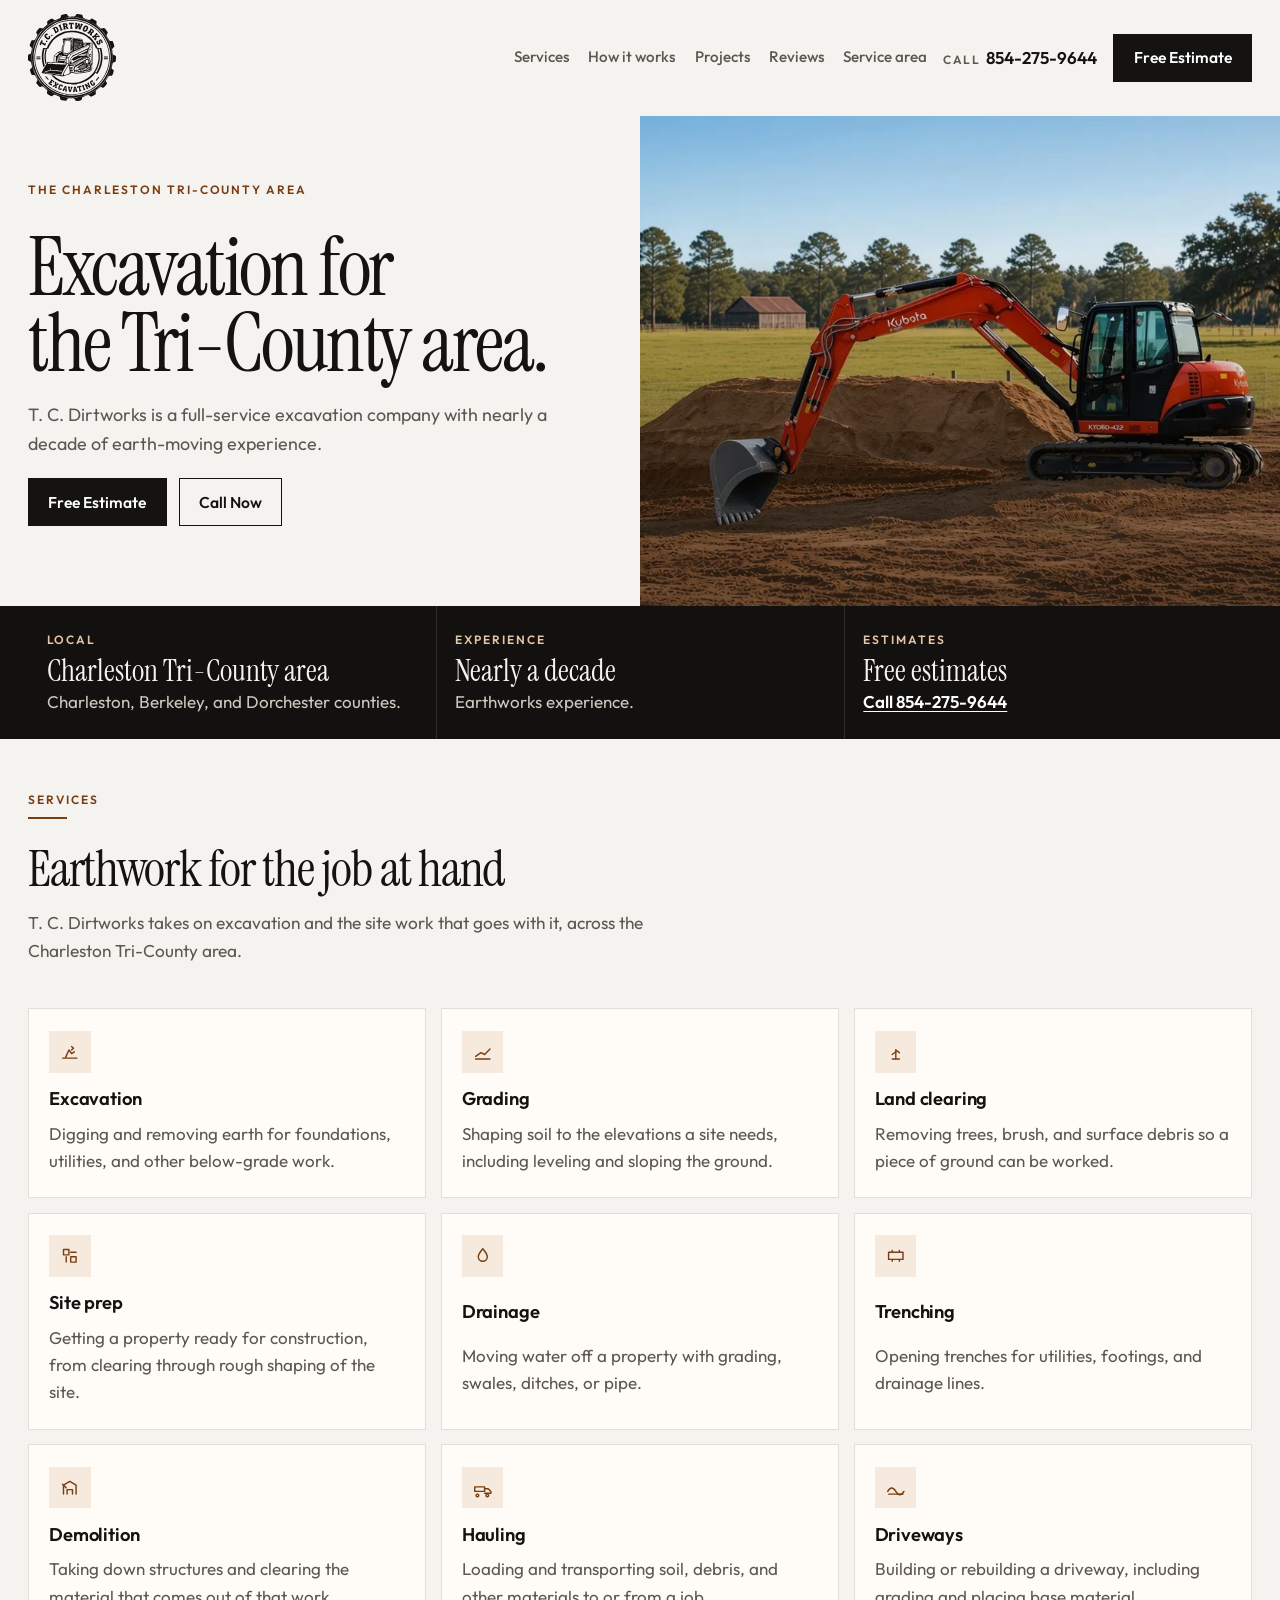
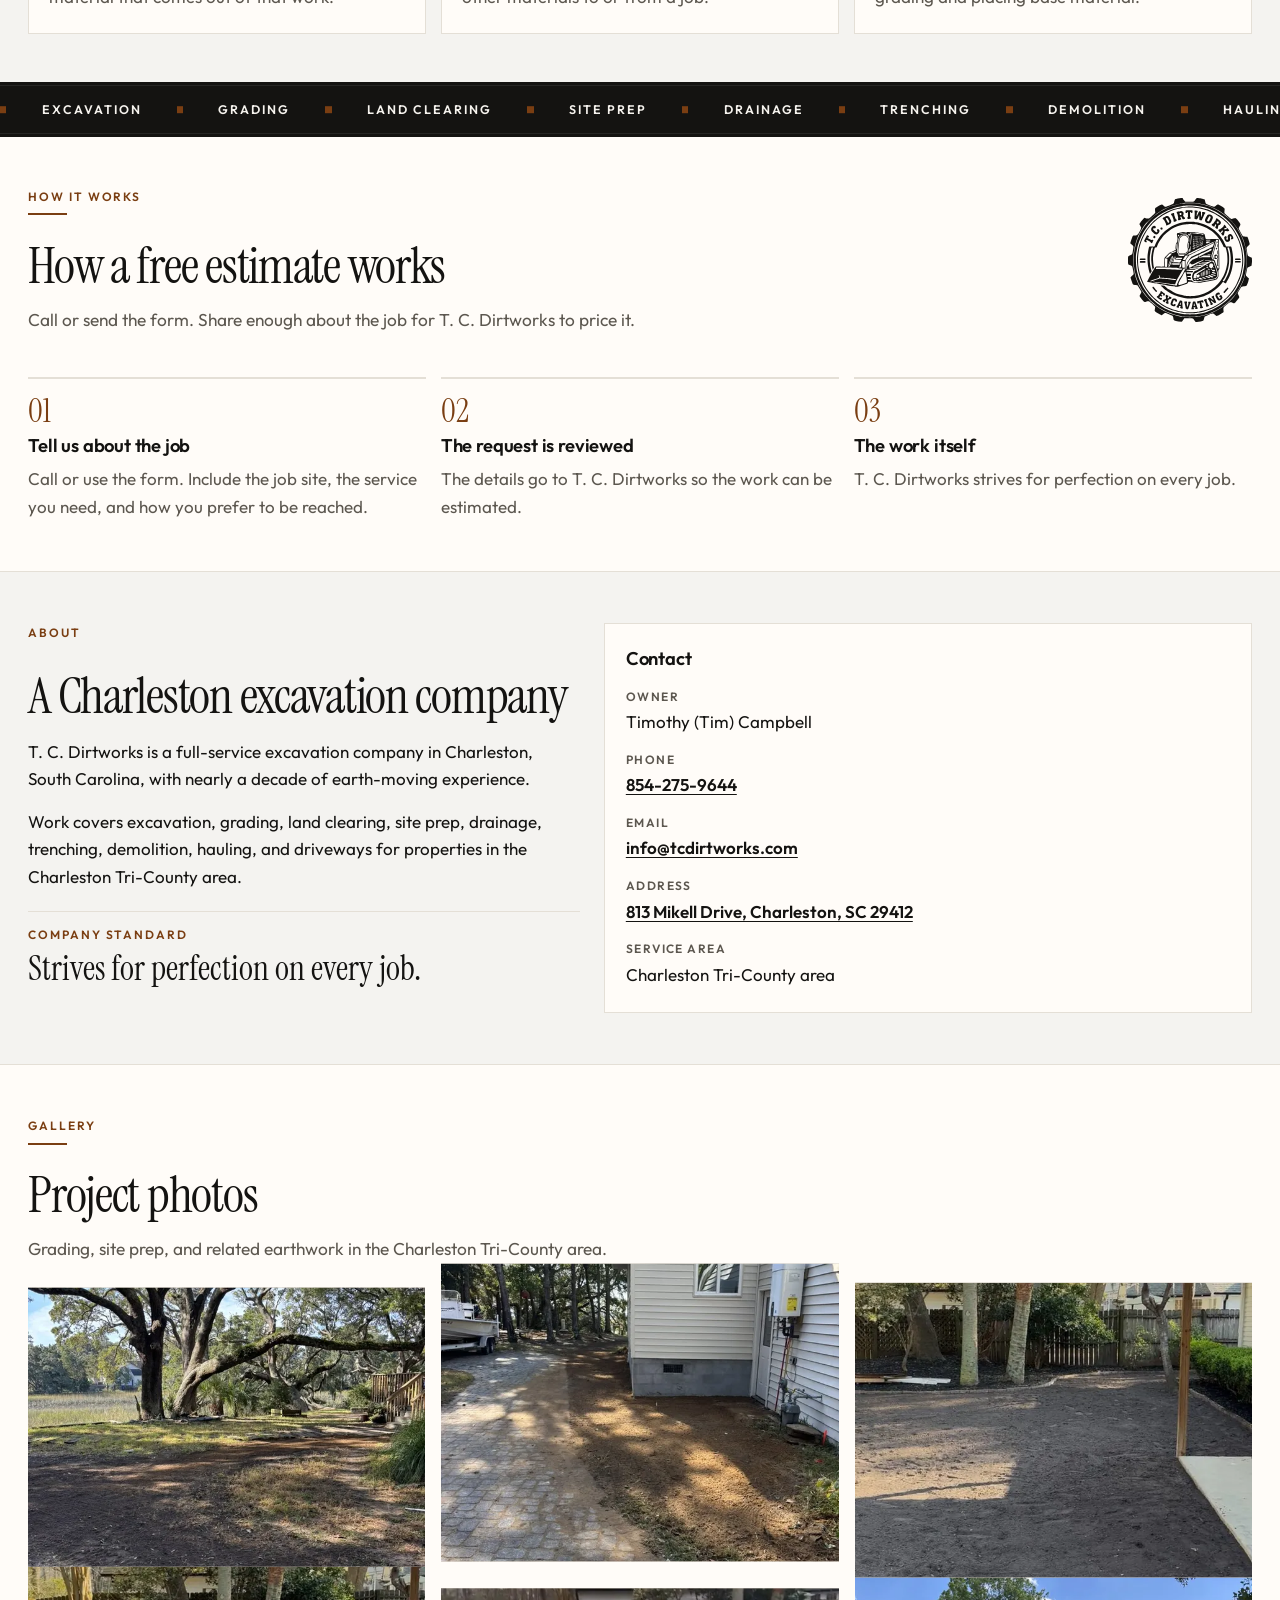
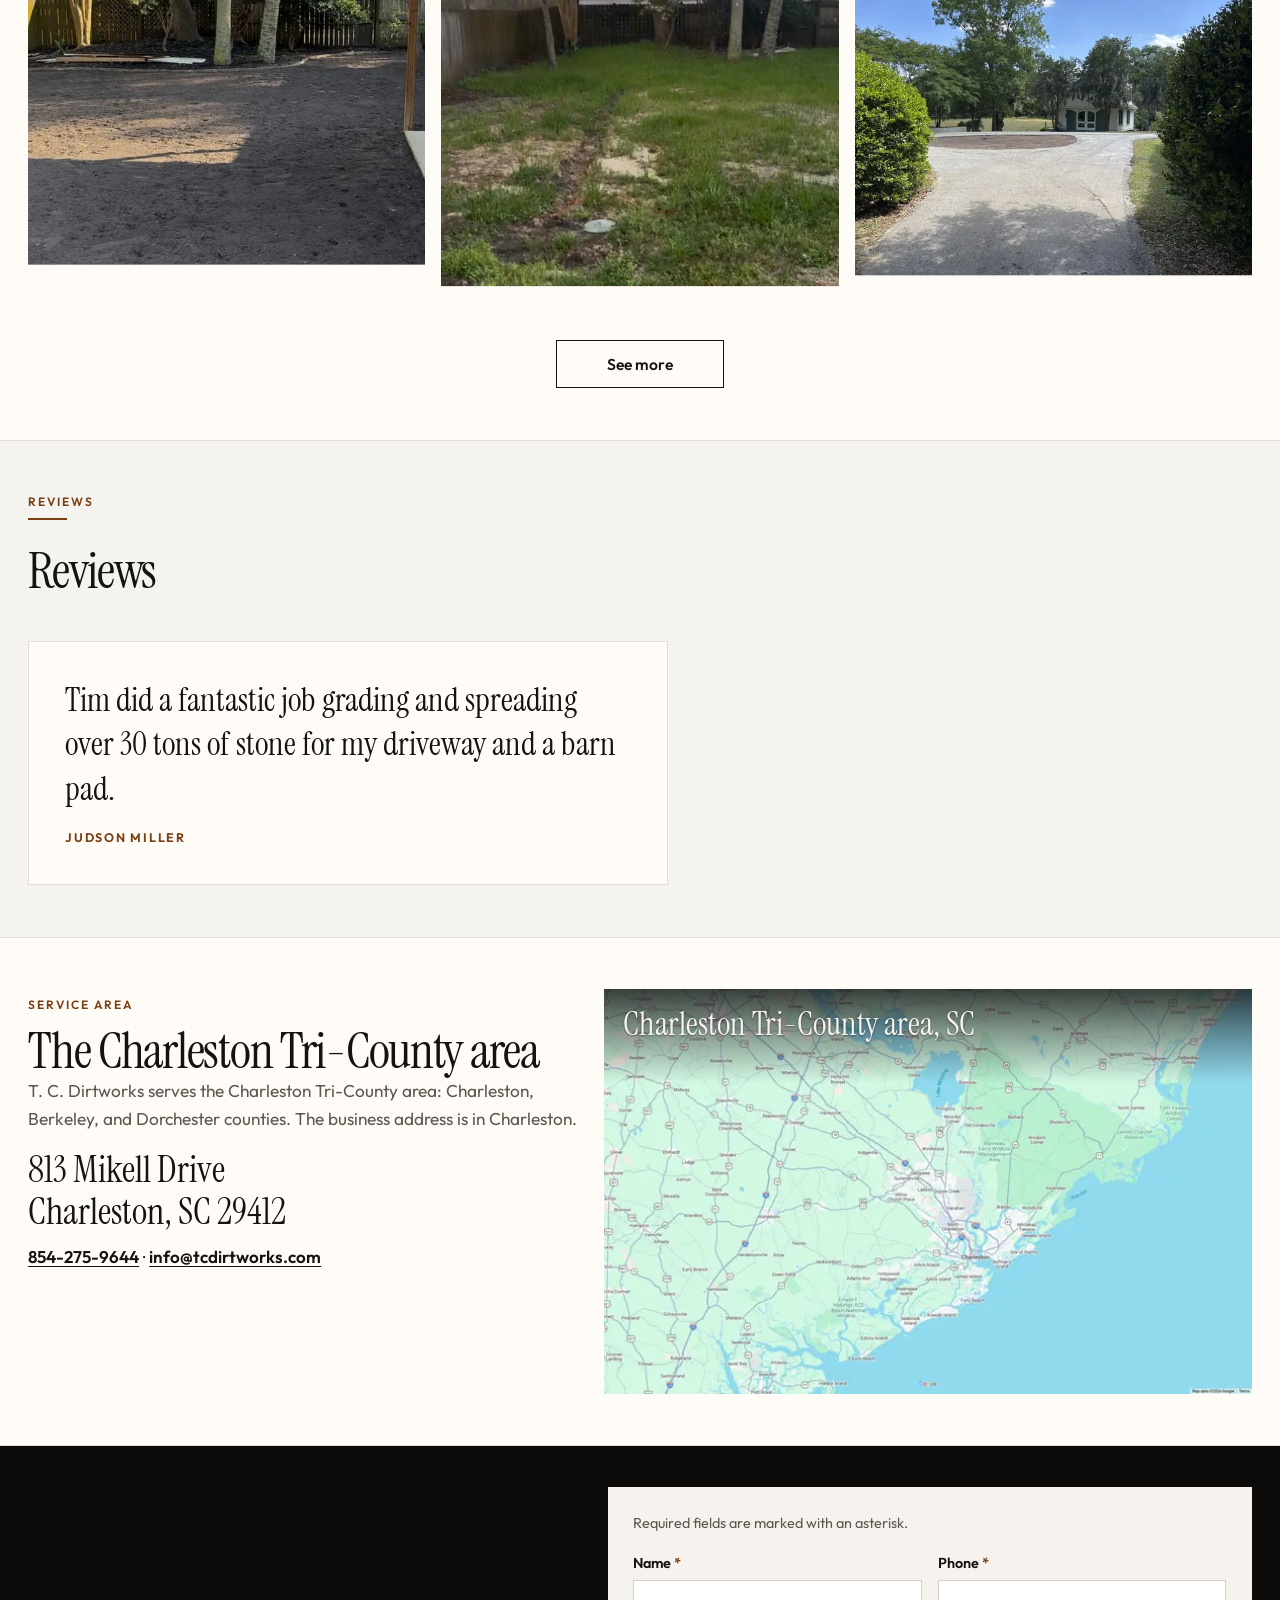
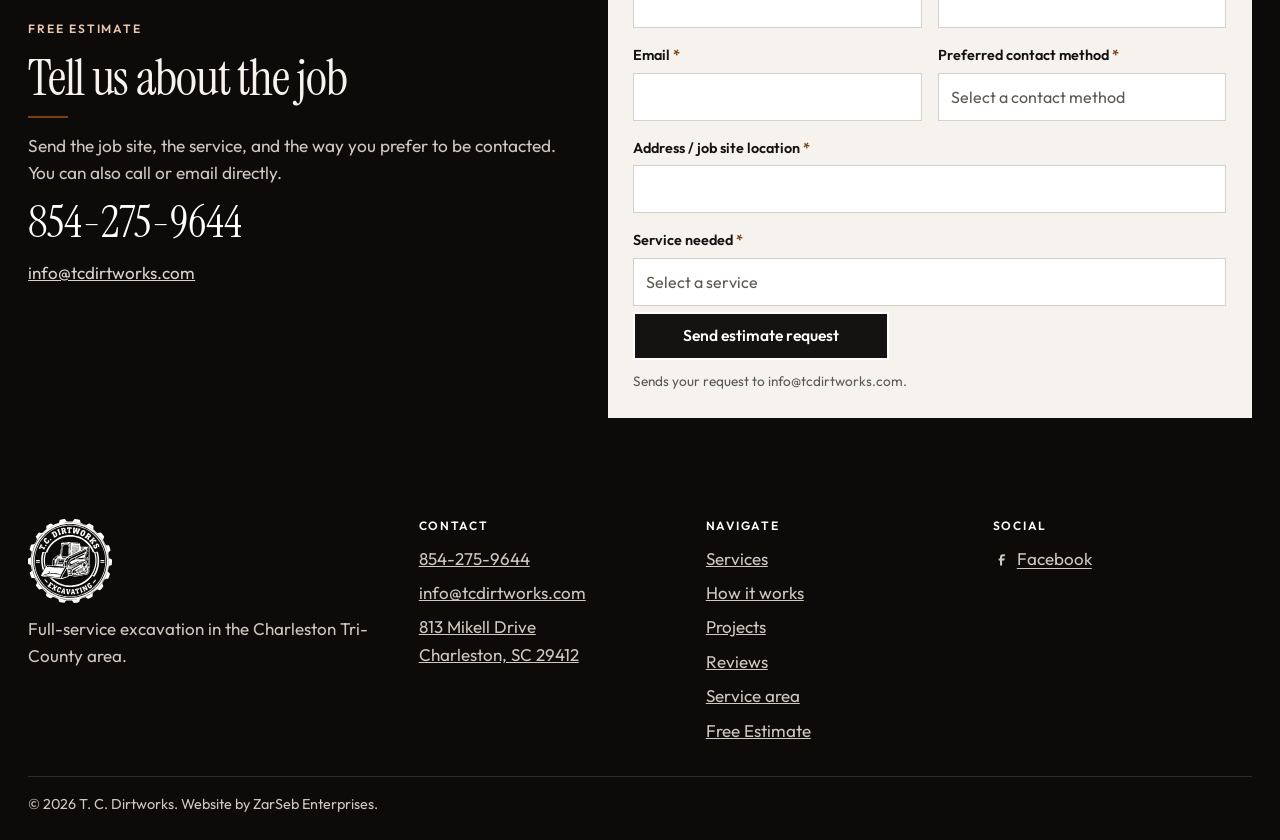
==== commit 68d2dd05: "Label the shed drive photo as a before shot. Rename gravel-drive-grade assets and update the title, " ====
--- a/index.html
+++ b/index.html
@@ -439,10 +439,10 @@
           </li>
 
           <li>
-            <button type="button" class="shot" data-slot="10" data-parallax="0.1" data-title="Gravel drive grade" data-caption="Gravel drive graded and placed beside the shed." aria-label="View project photo: gravel drive grade">
-              <picture>
-                <source type="image/webp" srcset="images/gallery/gravel-drive-grade-640.webp 640w, images/gallery/gravel-drive-grade-960.webp 960w" sizes="(min-width: 700px) 30vw, 100vw">
-                <img src="images/gallery/gravel-drive-grade-960.jpg" srcset="images/gallery/gravel-drive-grade-640.jpg 640w, images/gallery/gravel-drive-grade-960.jpg 960w" sizes="(min-width: 700px) 30vw, 100vw" width="960" height="720" alt="Gravel drive graded and placed beside the shed." decoding="async" loading="lazy">
+            <button type="button" class="shot" data-slot="10" data-parallax="0.1" data-title="Gravel drive before grade" data-caption="Drive area beside the shed before grading." aria-label="View project photo: gravel drive before grade">
+              <picture>
+                <source type="image/webp" srcset="images/gallery/gravel-drive-before-grade-640.webp 640w, images/gallery/gravel-drive-before-grade-960.webp 960w" sizes="(min-width: 700px) 30vw, 100vw">
+                <img src="images/gallery/gravel-drive-before-grade-960.jpg" srcset="images/gallery/gravel-drive-before-grade-640.jpg 640w, images/gallery/gravel-drive-before-grade-960.jpg 960w" sizes="(min-width: 700px) 30vw, 100vw" width="960" height="720" alt="Drive area beside the shed before grading." decoding="async" loading="lazy">
               </picture>
             </button>
           </li>
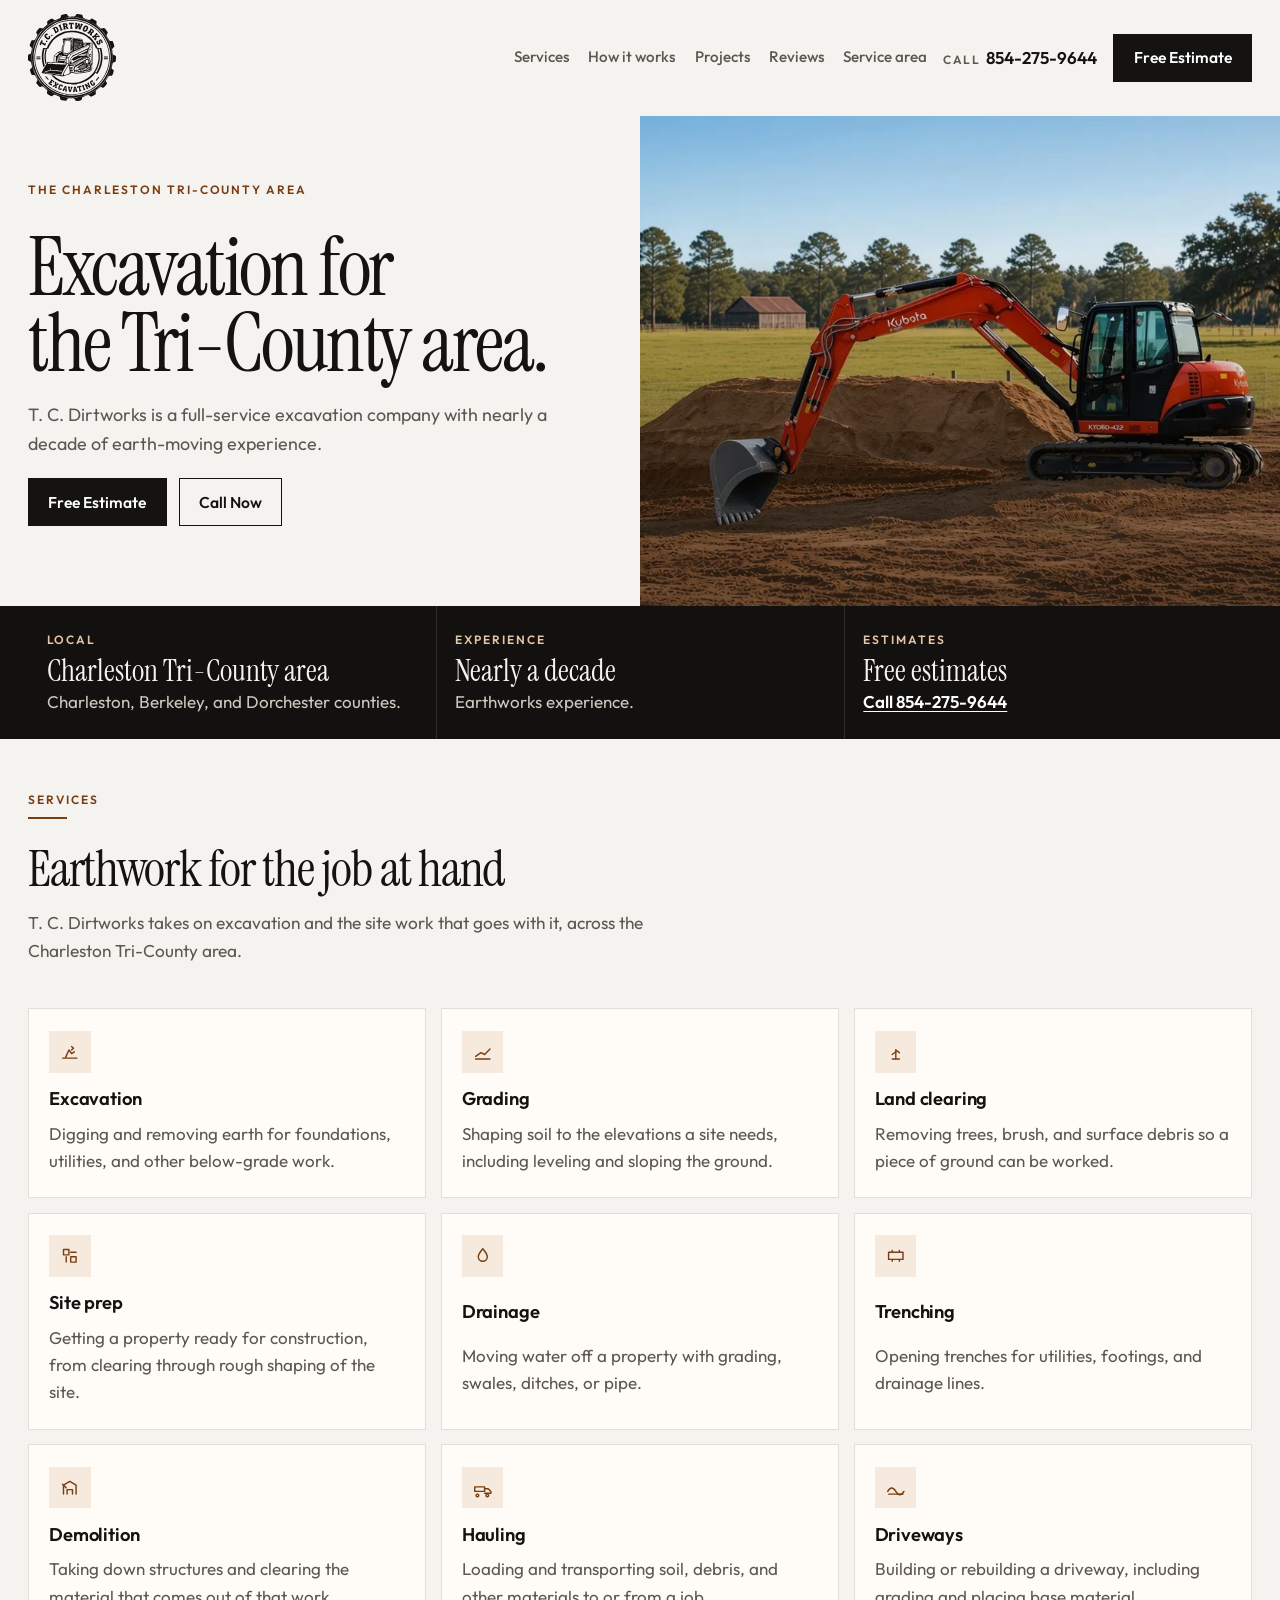
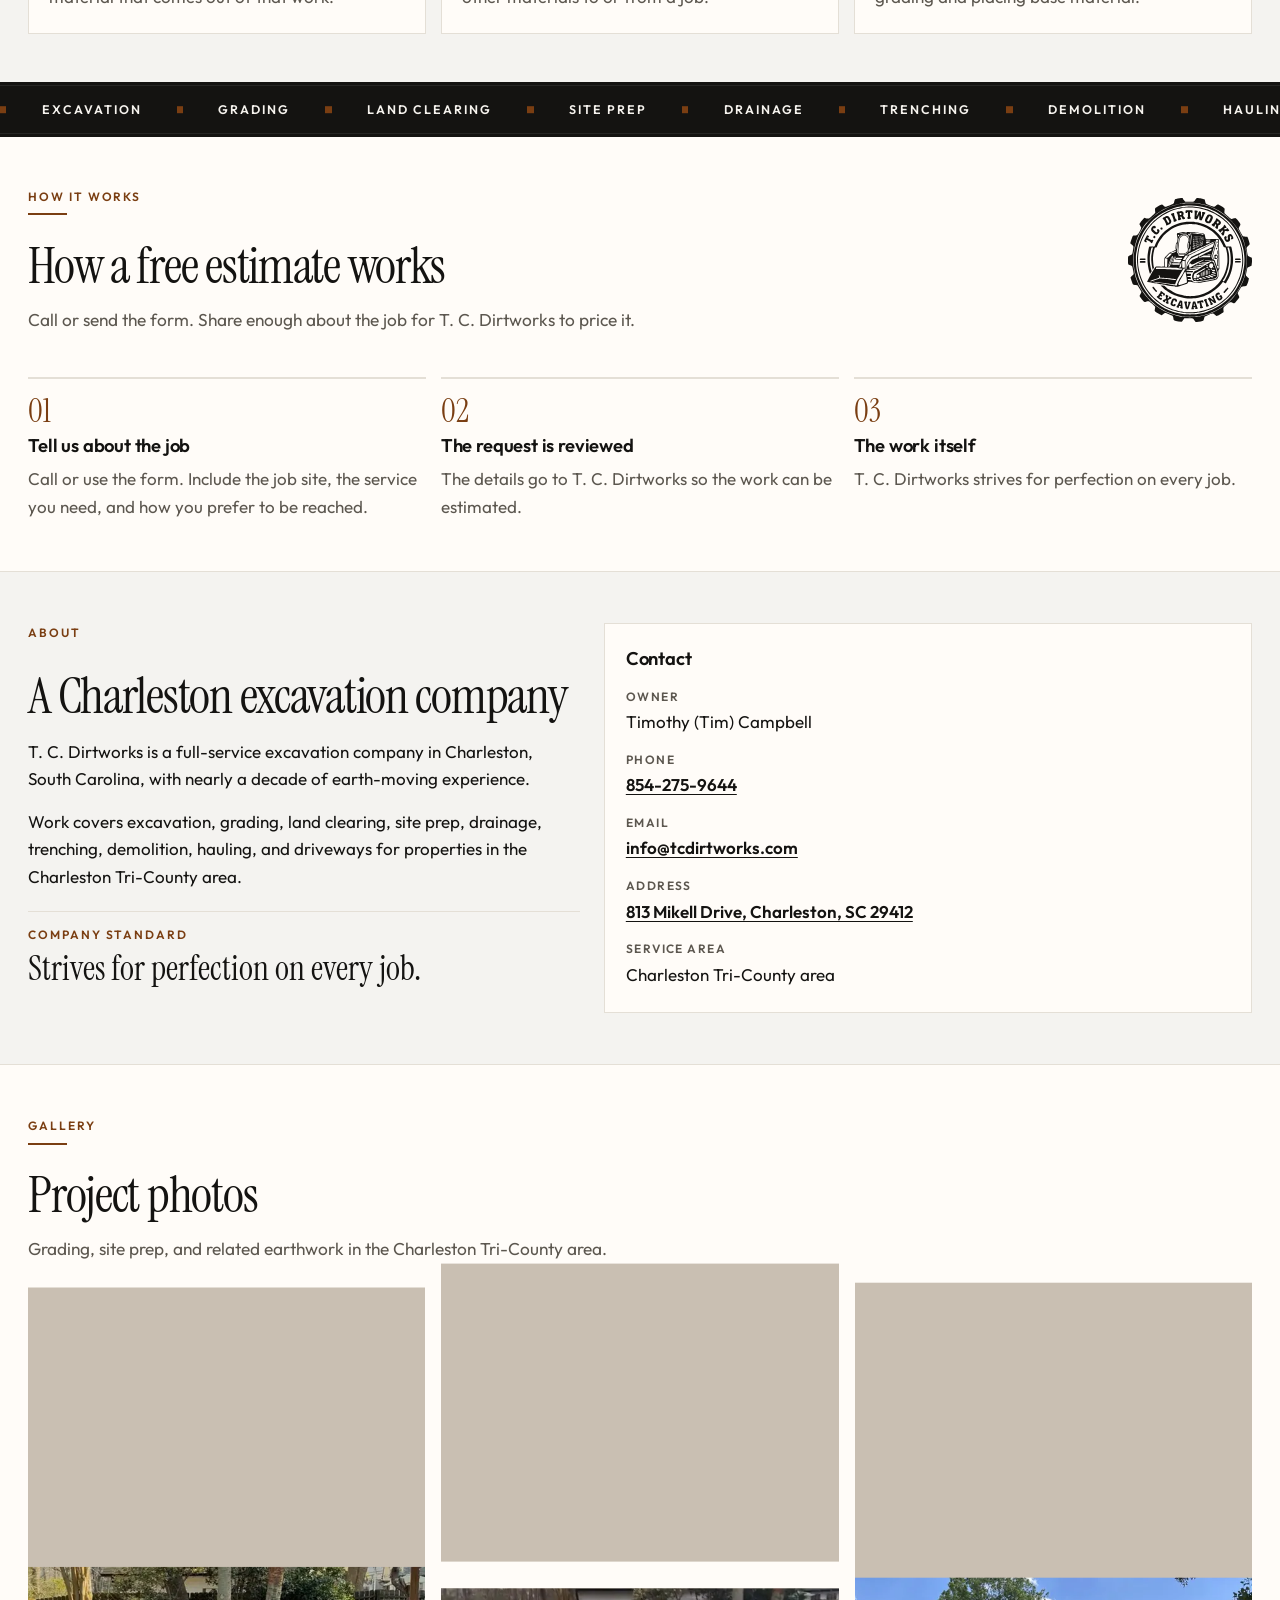
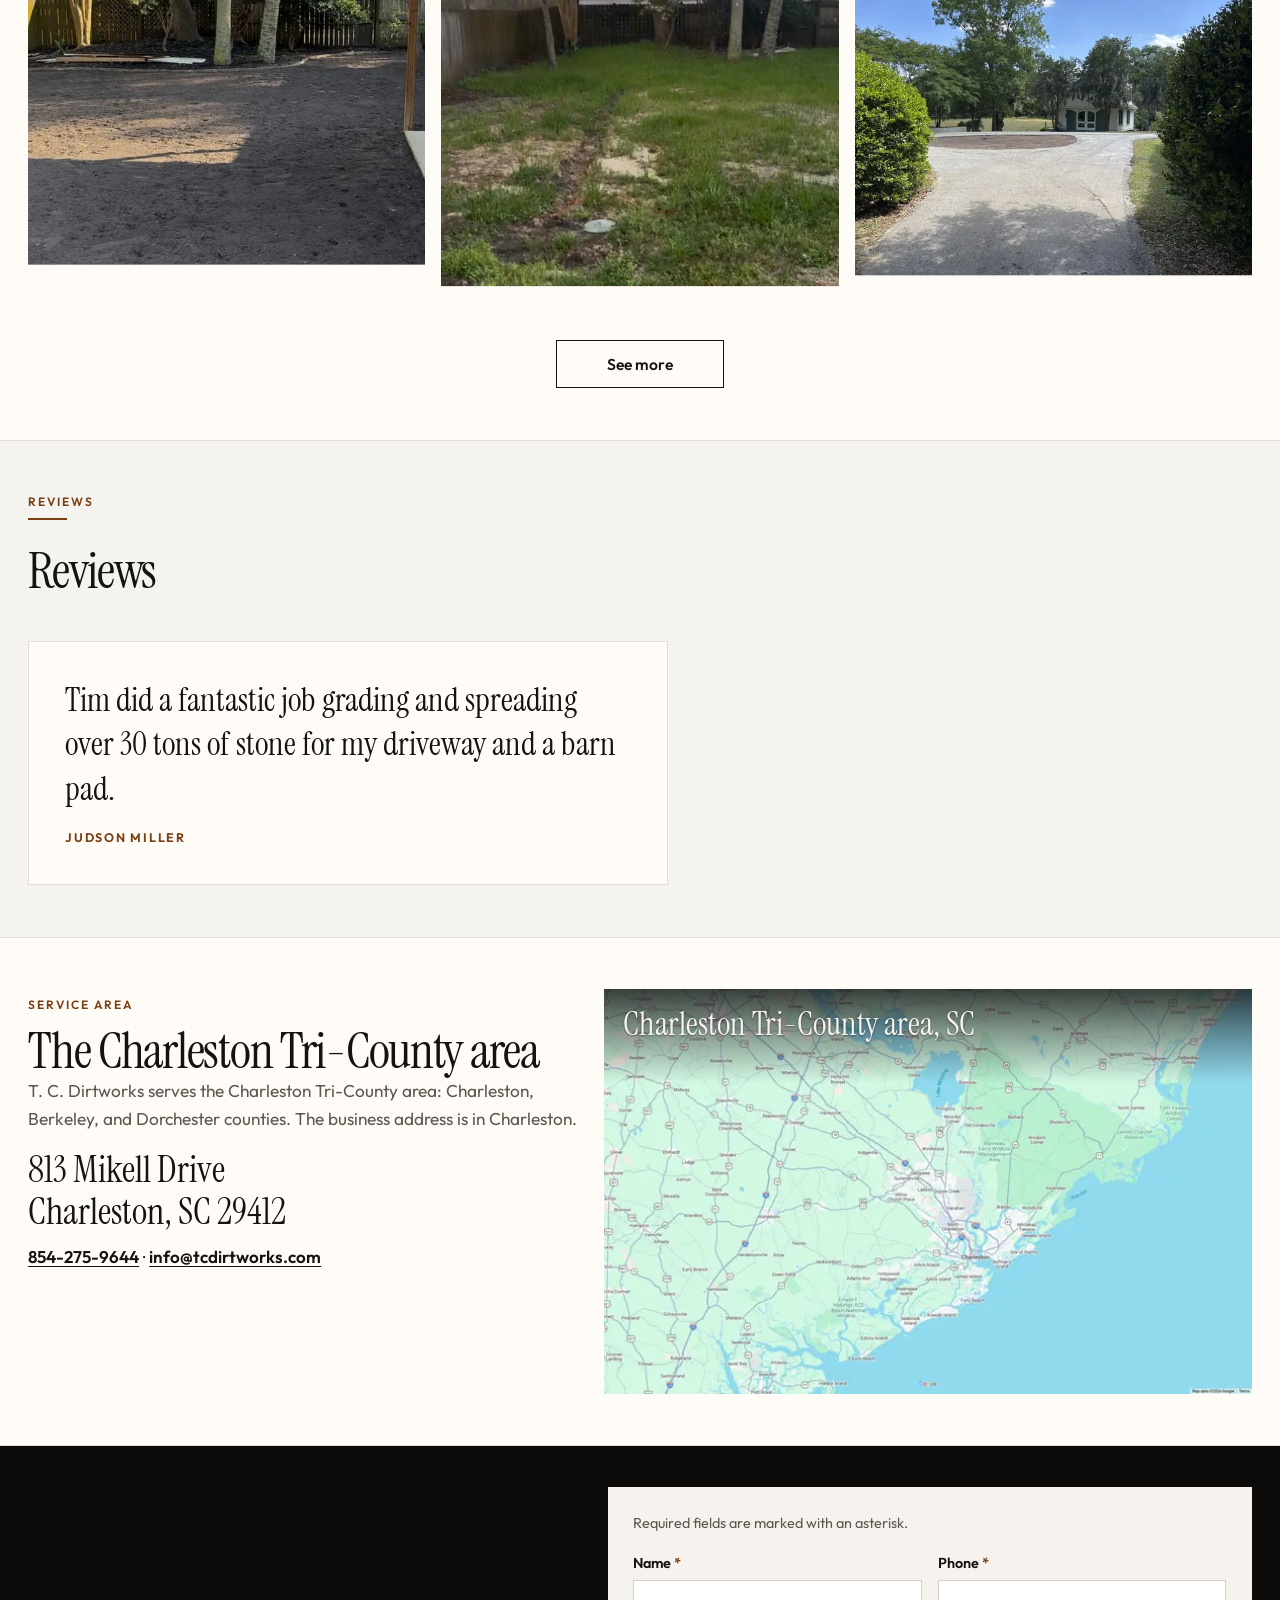
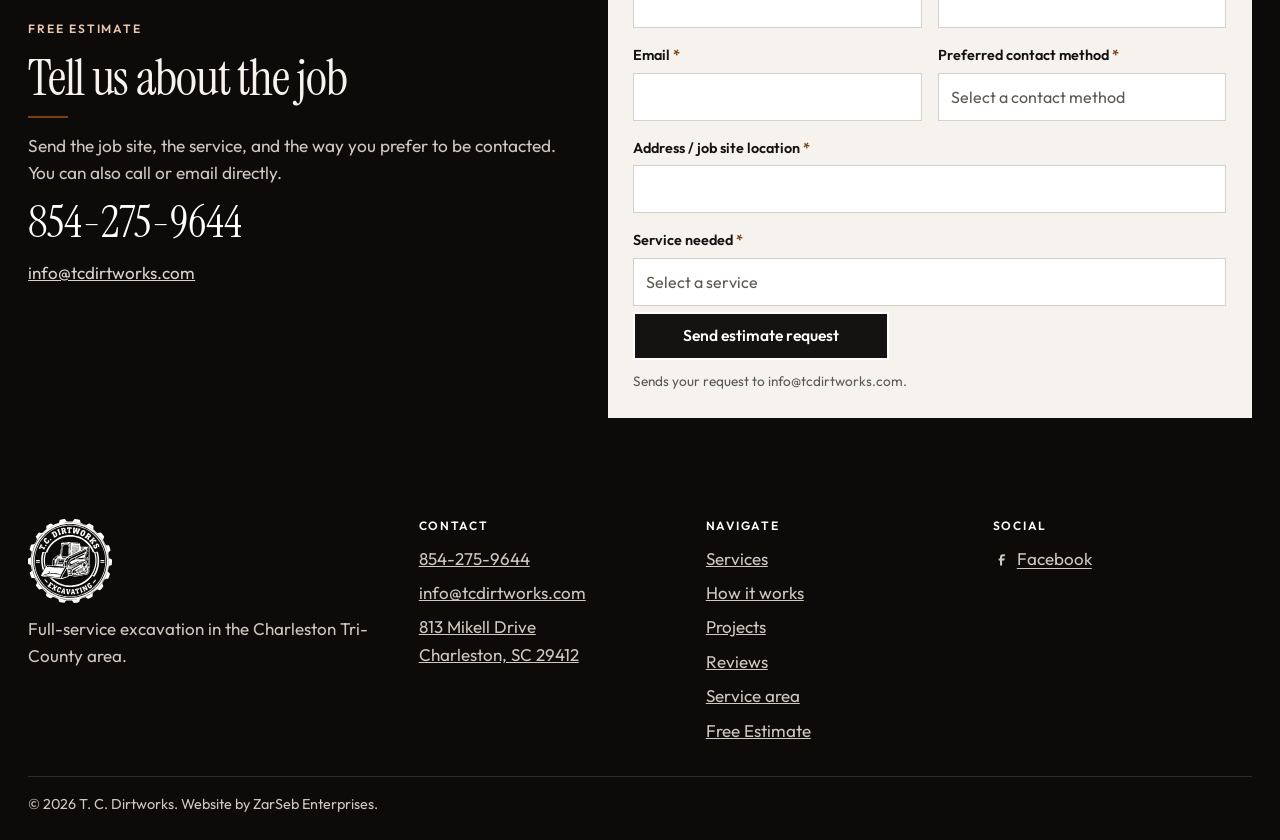
==== commit 73aa5398: "Label the skid steer shot as prepping to grade. Rename equipment-on-grade assets and update the titl" ====
--- a/index.html
+++ b/index.html
@@ -457,10 +457,10 @@
           </li>
 
           <li>
-            <button type="button" class="shot" data-slot="12" data-parallax="0.08" data-title="Equipment on grade" data-caption="Skid steer and dump trailer on a graded front lawn." aria-label="View project photo: equipment on grade">
-              <picture>
-                <source type="image/webp" srcset="images/gallery/equipment-on-grade-640.webp 640w, images/gallery/equipment-on-grade-960.webp 960w" sizes="(min-width: 700px) 30vw, 100vw">
-                <img src="images/gallery/equipment-on-grade-960.jpg" srcset="images/gallery/equipment-on-grade-640.jpg 640w, images/gallery/equipment-on-grade-960.jpg 960w" sizes="(min-width: 700px) 30vw, 100vw" width="960" height="720" alt="Skid steer and dump trailer on a graded front lawn." decoding="async" loading="lazy">
+            <button type="button" class="shot" data-slot="12" data-parallax="0.08" data-title="Prepping to grade" data-caption="Skid steer and dump trailer staged to grade the front lawn." aria-label="View project photo: prepping to grade">
+              <picture>
+                <source type="image/webp" srcset="images/gallery/equipment-prep-grade-640.webp 640w, images/gallery/equipment-prep-grade-960.webp 960w" sizes="(min-width: 700px) 30vw, 100vw">
+                <img src="images/gallery/equipment-prep-grade-960.jpg" srcset="images/gallery/equipment-prep-grade-640.jpg 640w, images/gallery/equipment-prep-grade-960.jpg 960w" sizes="(min-width: 700px) 30vw, 100vw" width="960" height="720" alt="Skid steer and dump trailer staged to grade the front lawn." decoding="async" loading="lazy">
               </picture>
             </button>
           </li>
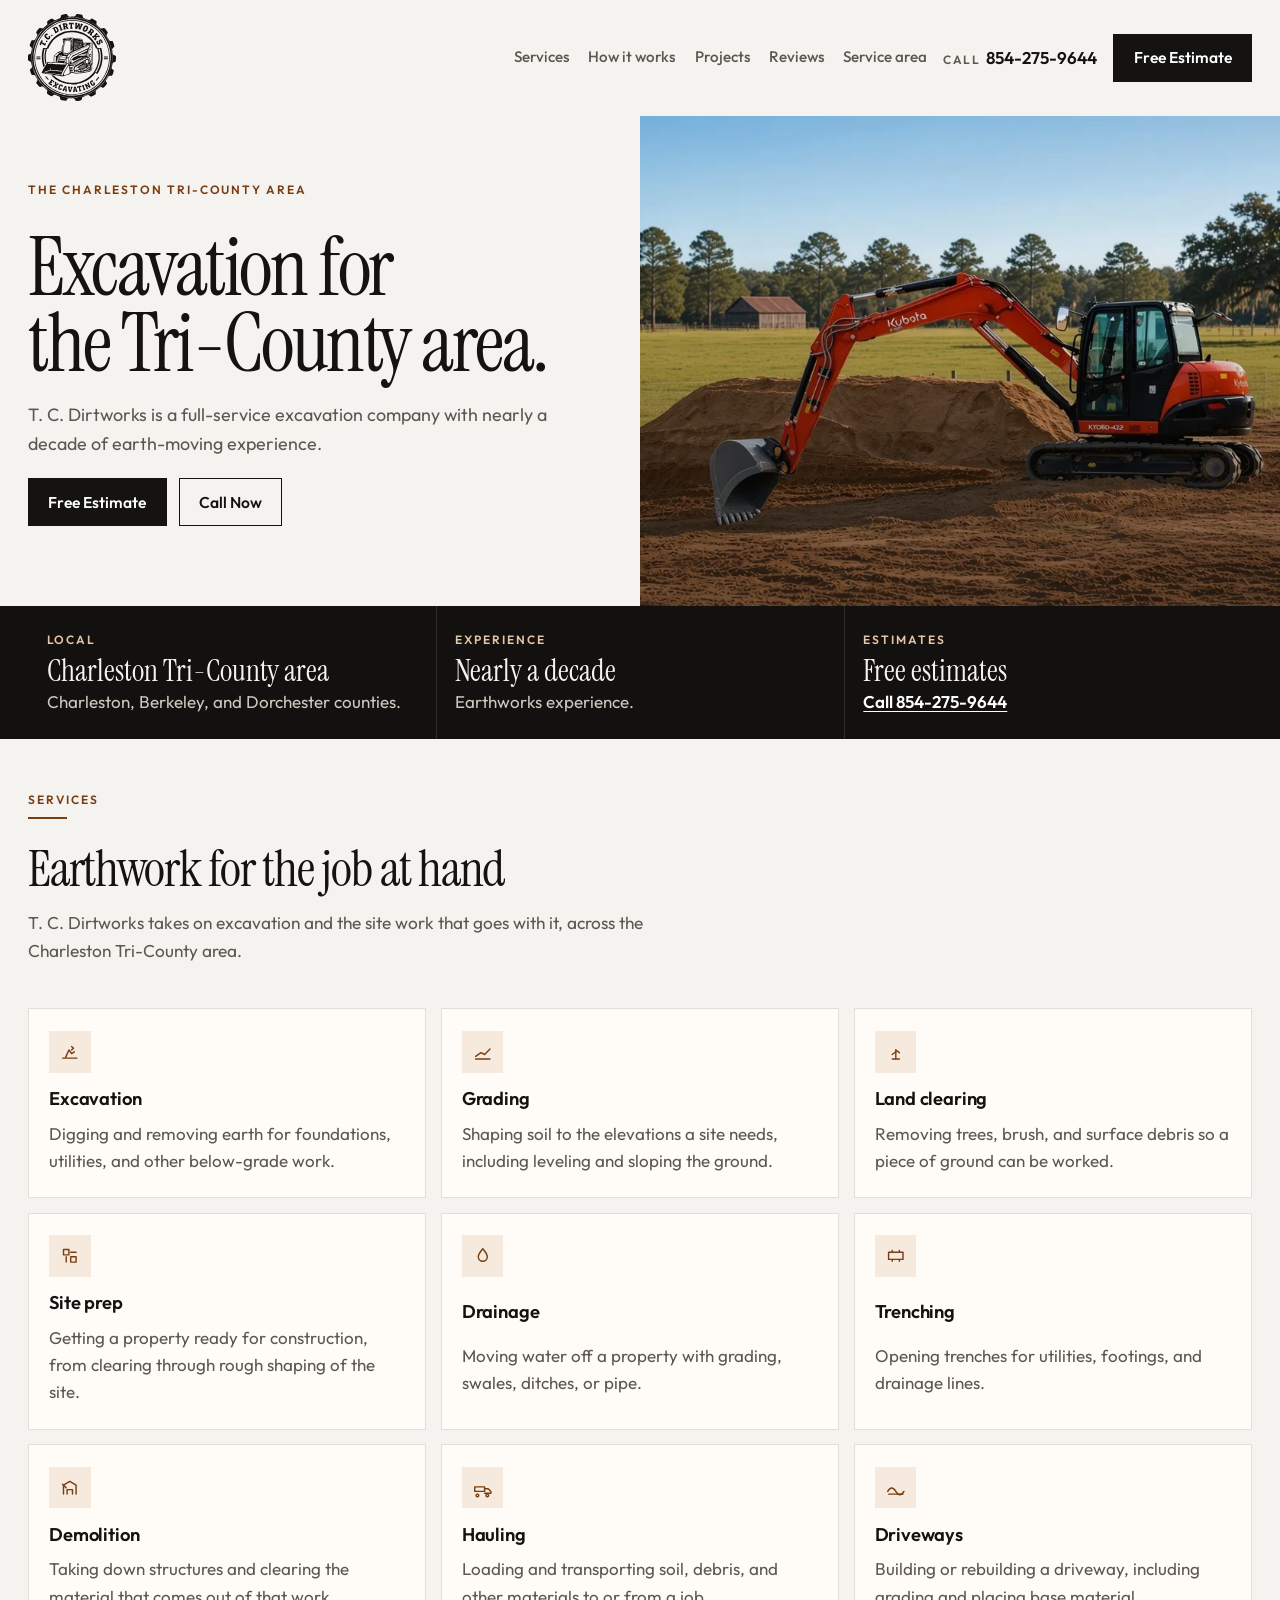
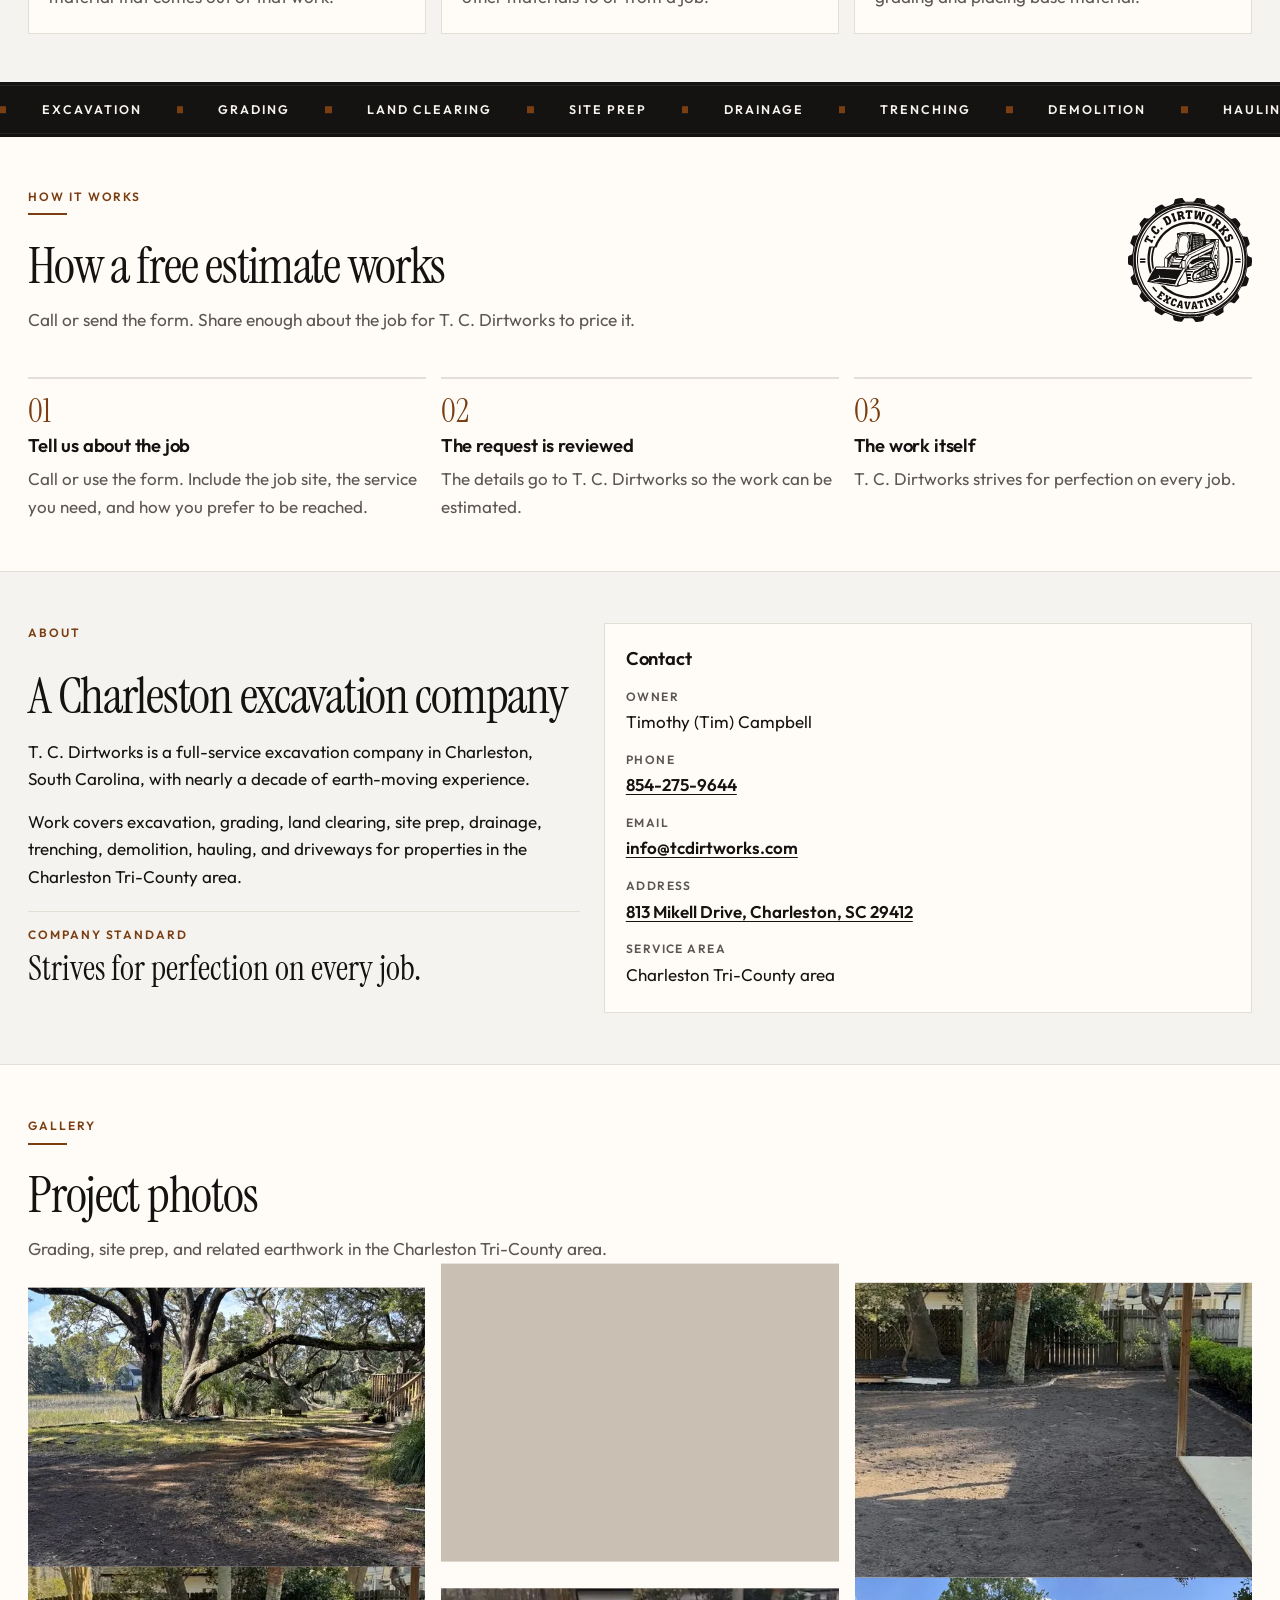
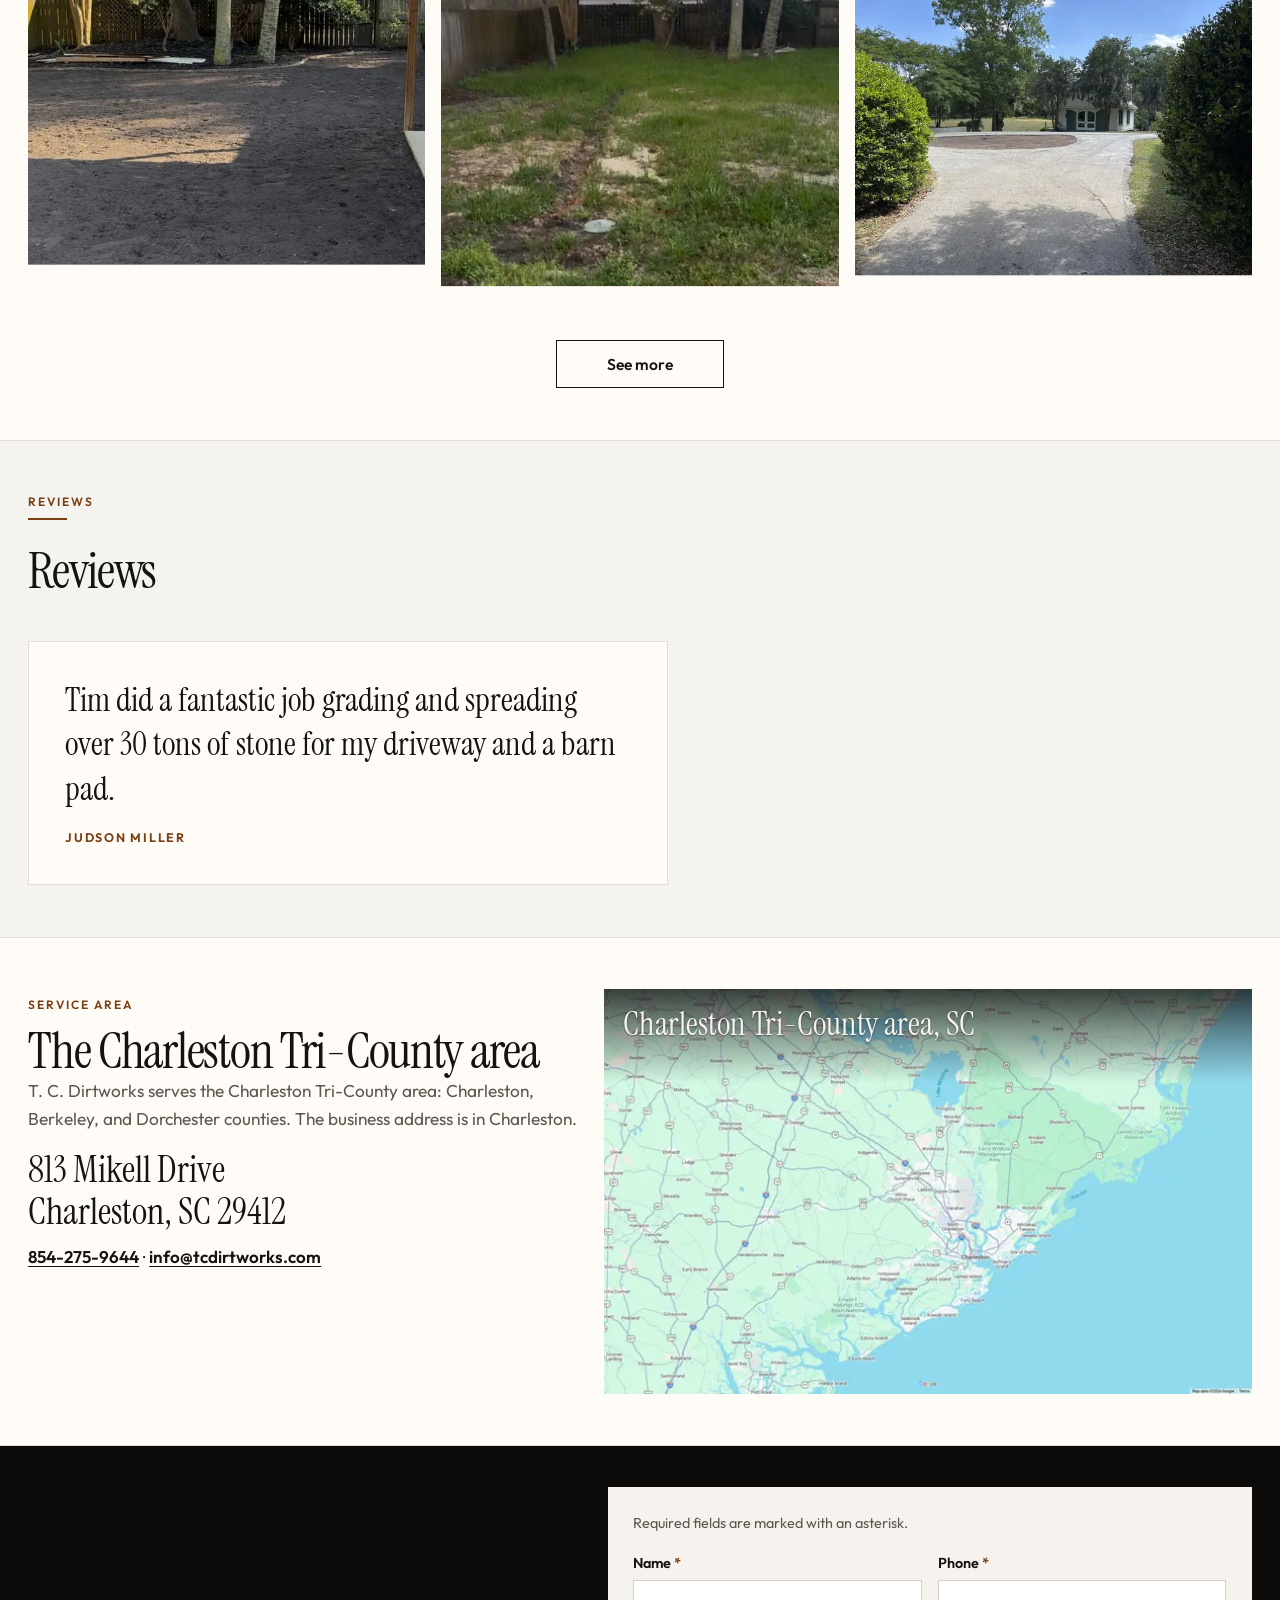
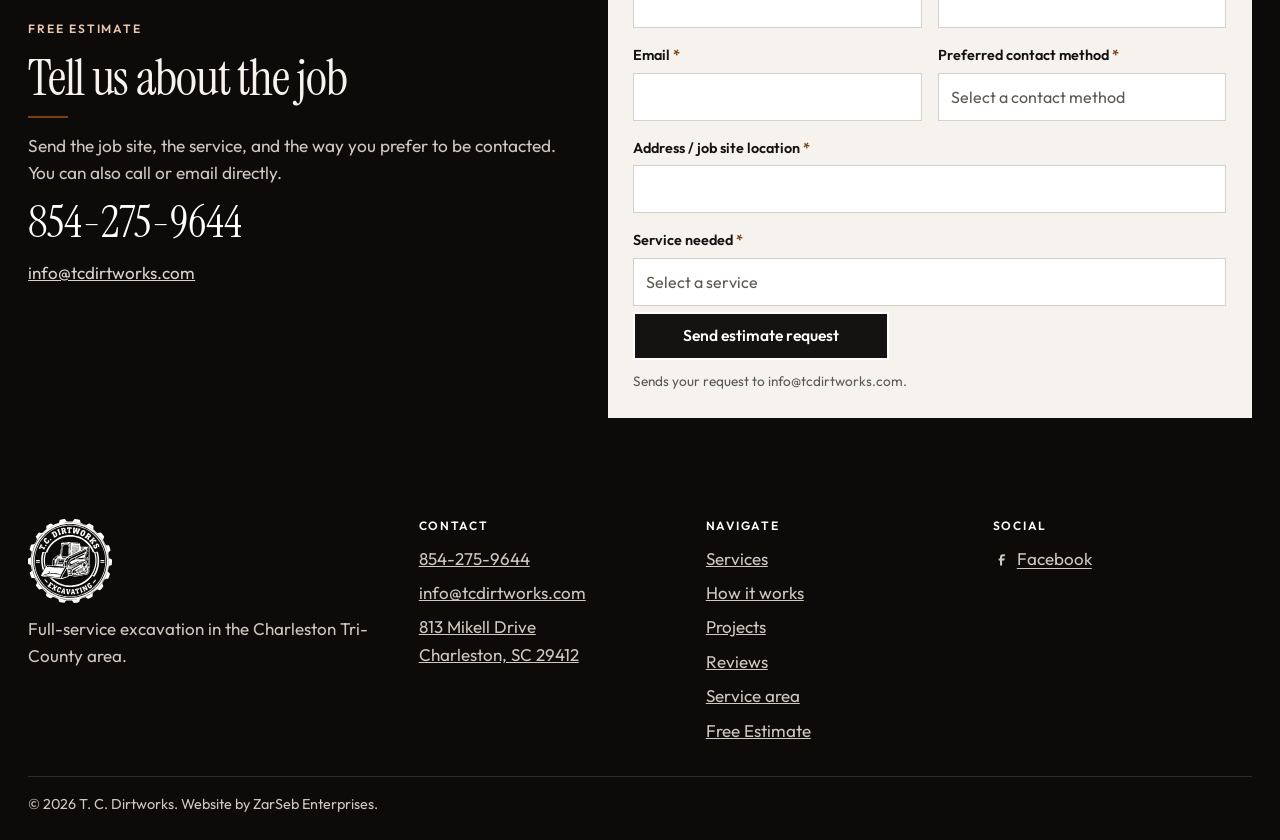
==== commit 2c45f392: "Drop the temporary walk from the front yard caption. Keep the description focused on the graded yard" ====
--- a/index.html
+++ b/index.html
@@ -493,10 +493,10 @@
           </li>
 
           <li>
-            <button type="button" class="shot" data-slot="16" data-parallax="0.1" data-title="Front yard grade" data-caption="Graded front yard with straw and a temporary walk." aria-label="View project photo: front yard grade">
+            <button type="button" class="shot" data-slot="16" data-parallax="0.1" data-title="Front yard grade" data-caption="Graded front yard with straw." aria-label="View project photo: front yard grade">
               <picture>
                 <source type="image/webp" srcset="images/gallery/straw-front-grade-640.webp 640w, images/gallery/straw-front-grade-960.webp 960w" sizes="(min-width: 700px) 30vw, 100vw">
-                <img src="images/gallery/straw-front-grade-960.jpg" srcset="images/gallery/straw-front-grade-640.jpg 640w, images/gallery/straw-front-grade-960.jpg 960w" sizes="(min-width: 700px) 30vw, 100vw" width="960" height="720" alt="Graded front yard with straw and a temporary walk." decoding="async" loading="lazy">
+                <img src="images/gallery/straw-front-grade-960.jpg" srcset="images/gallery/straw-front-grade-640.jpg 640w, images/gallery/straw-front-grade-960.jpg 960w" sizes="(min-width: 700px) 30vw, 100vw" width="960" height="720" alt="Graded front yard with straw." decoding="async" loading="lazy">
               </picture>
             </button>
           </li>
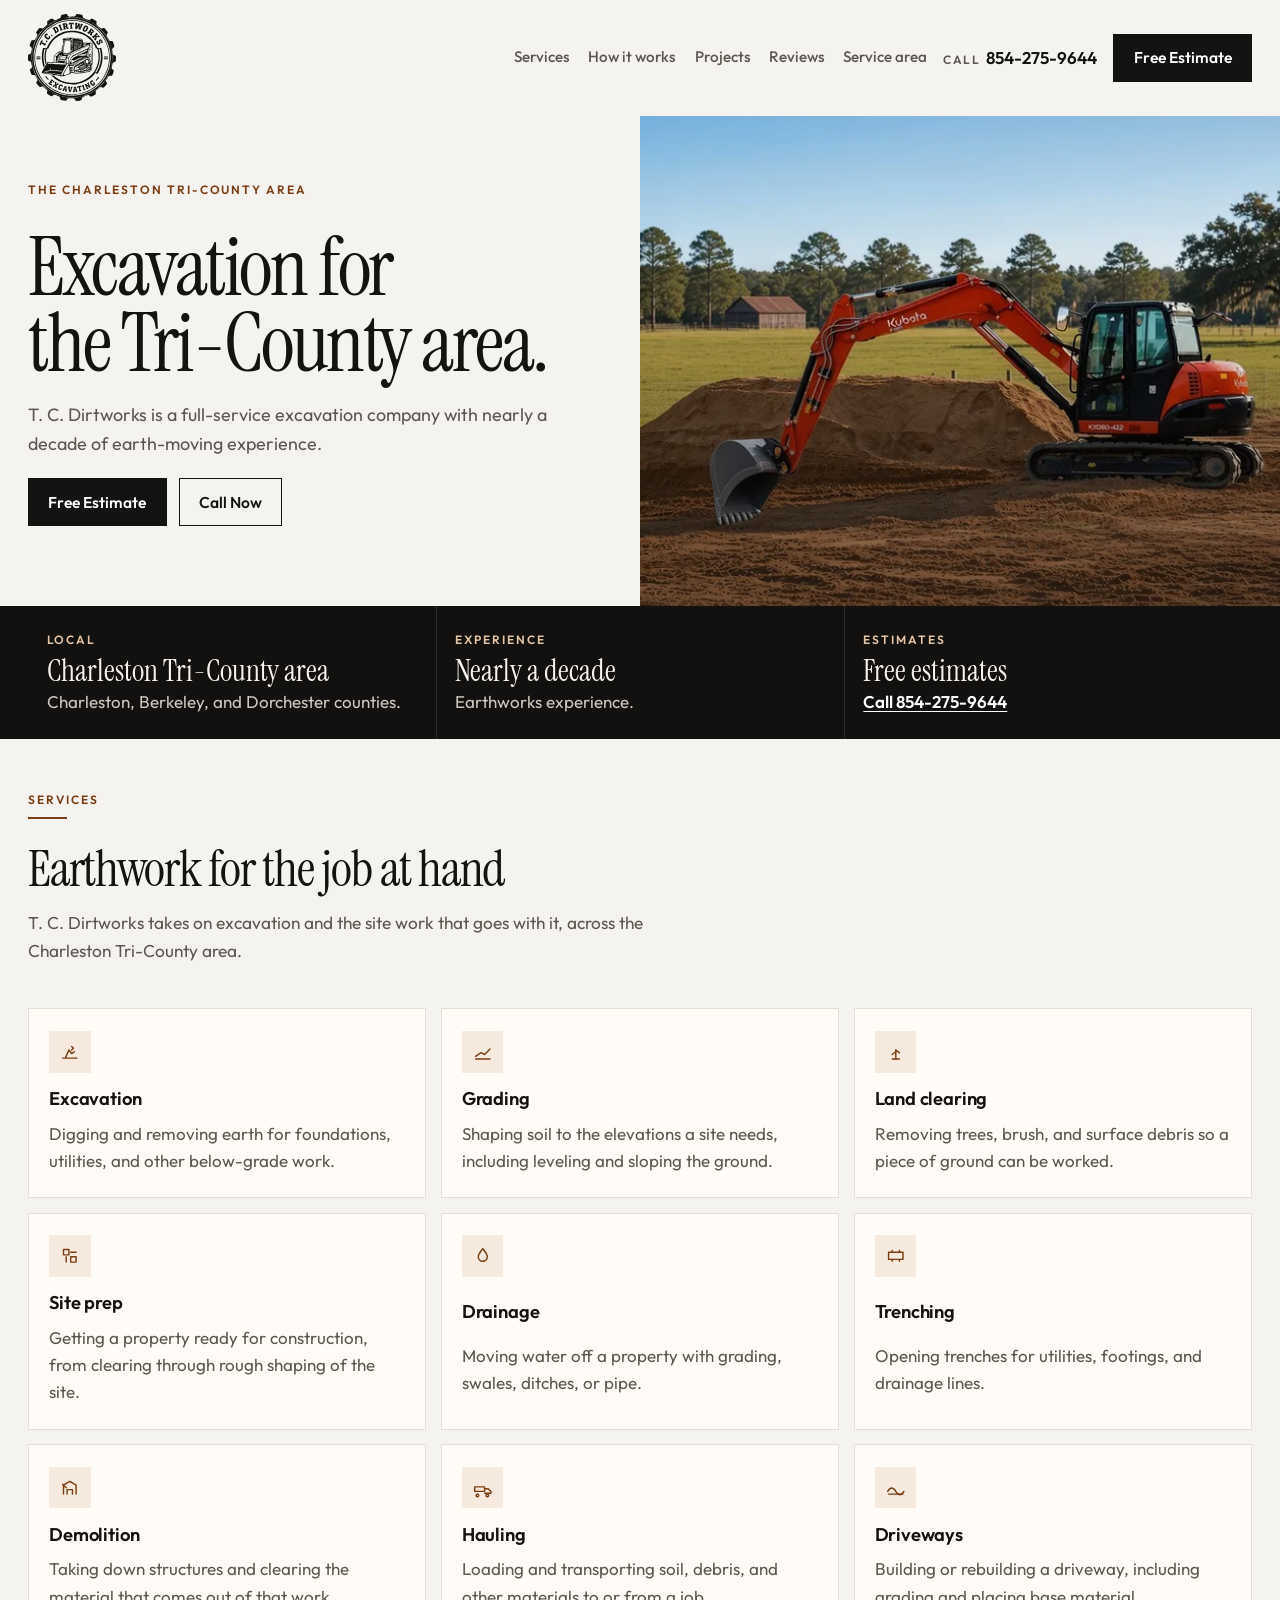
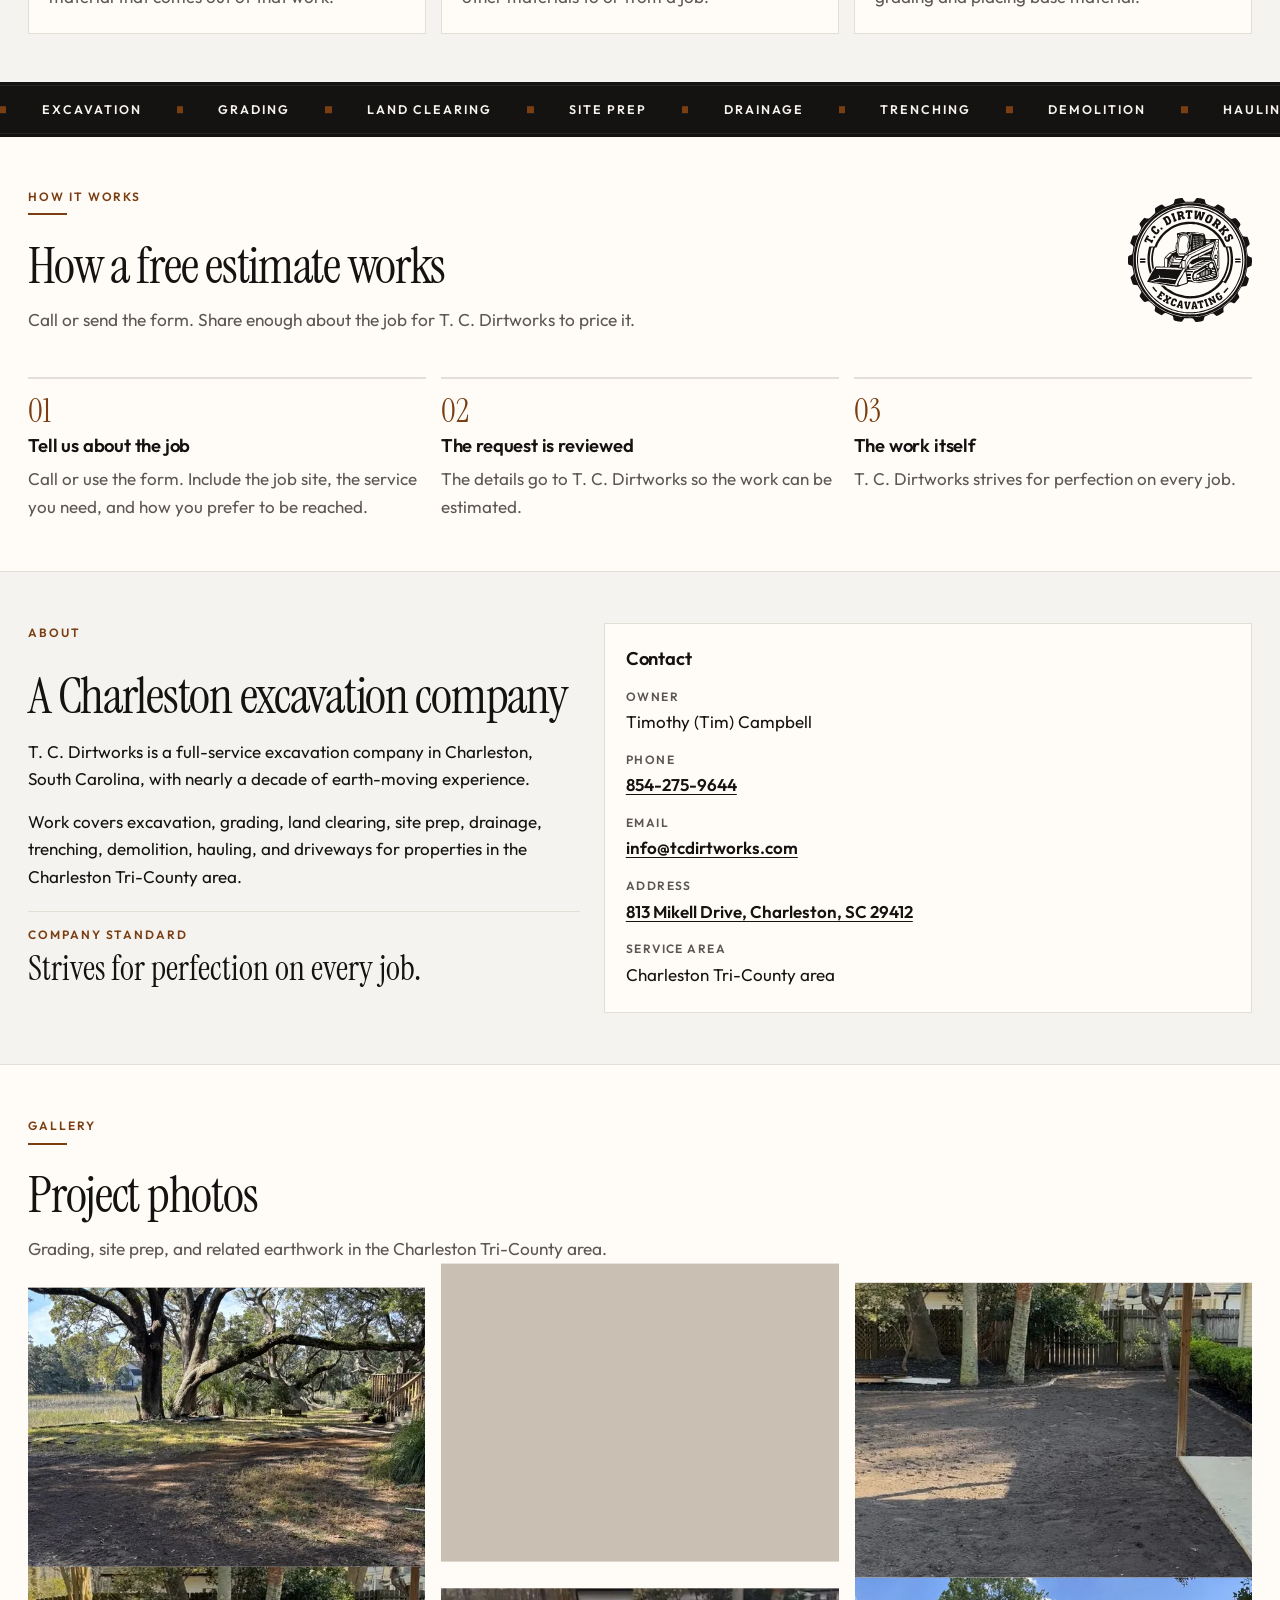
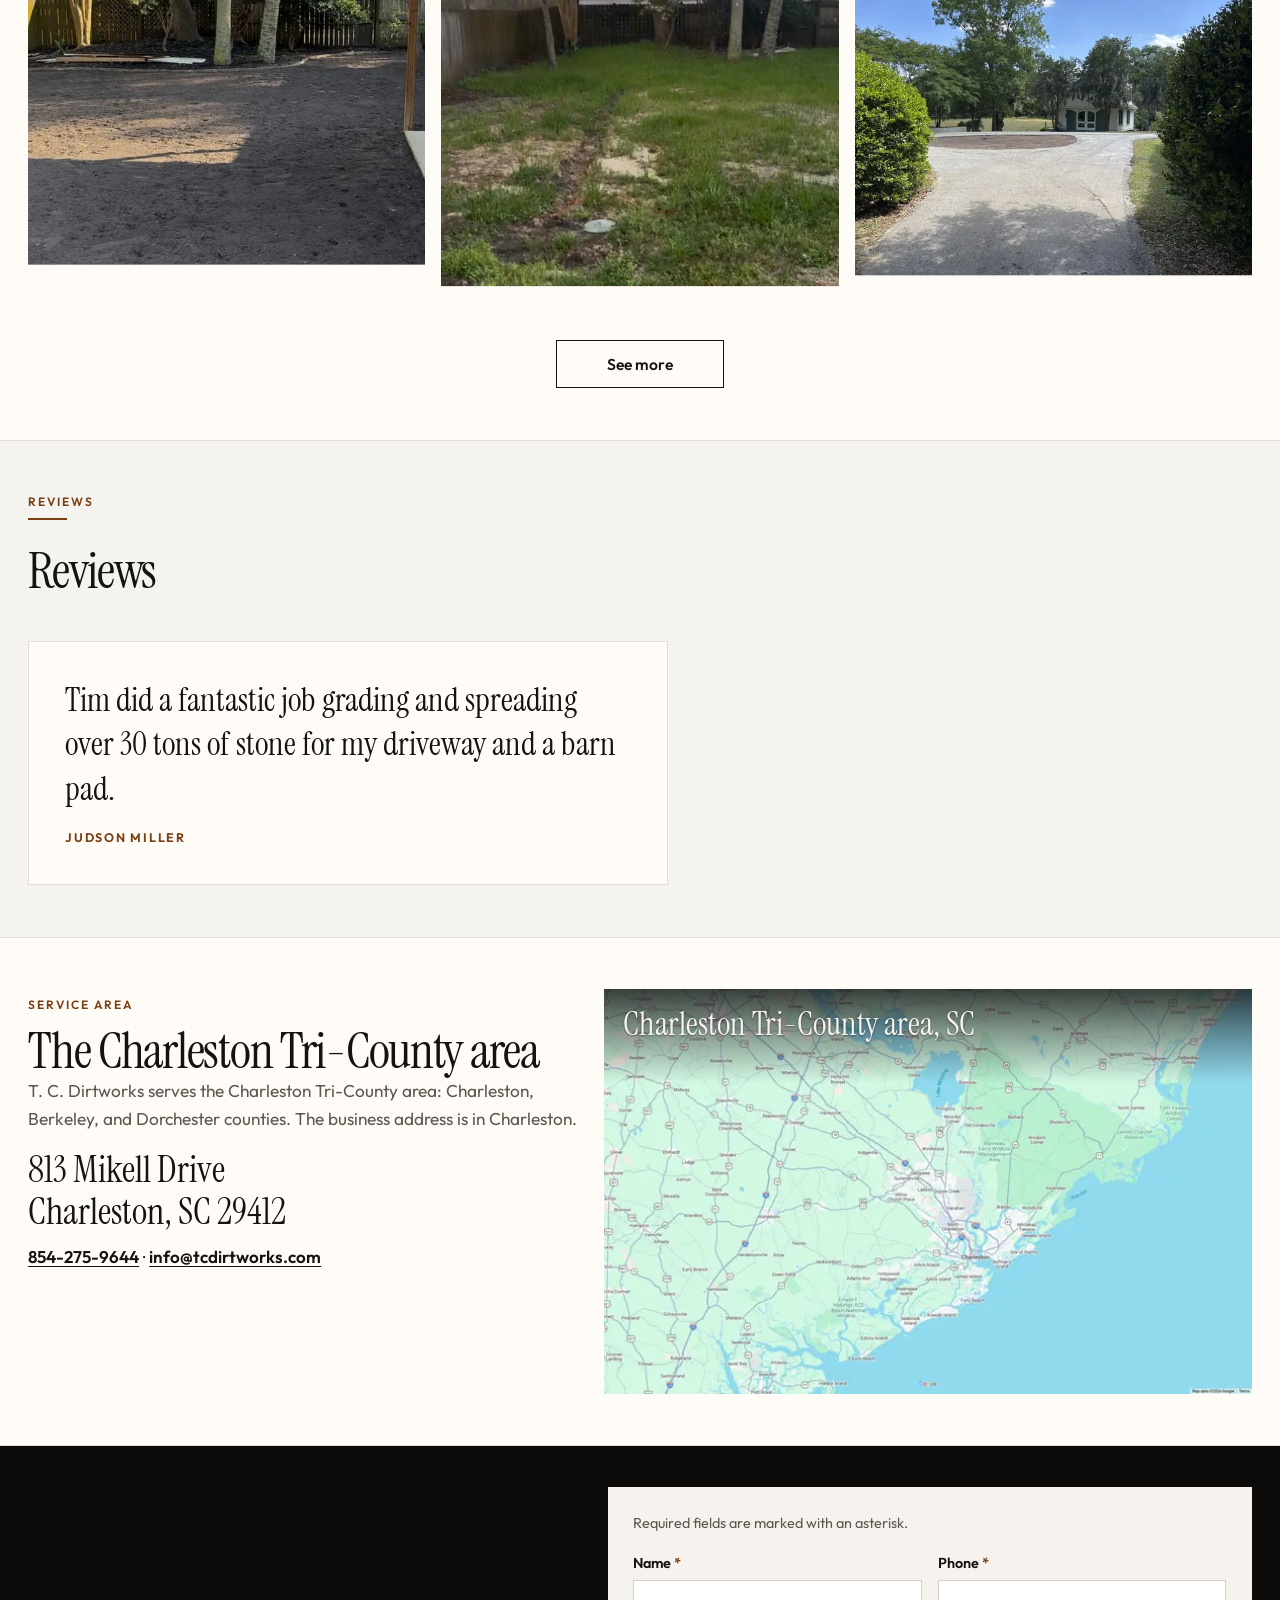
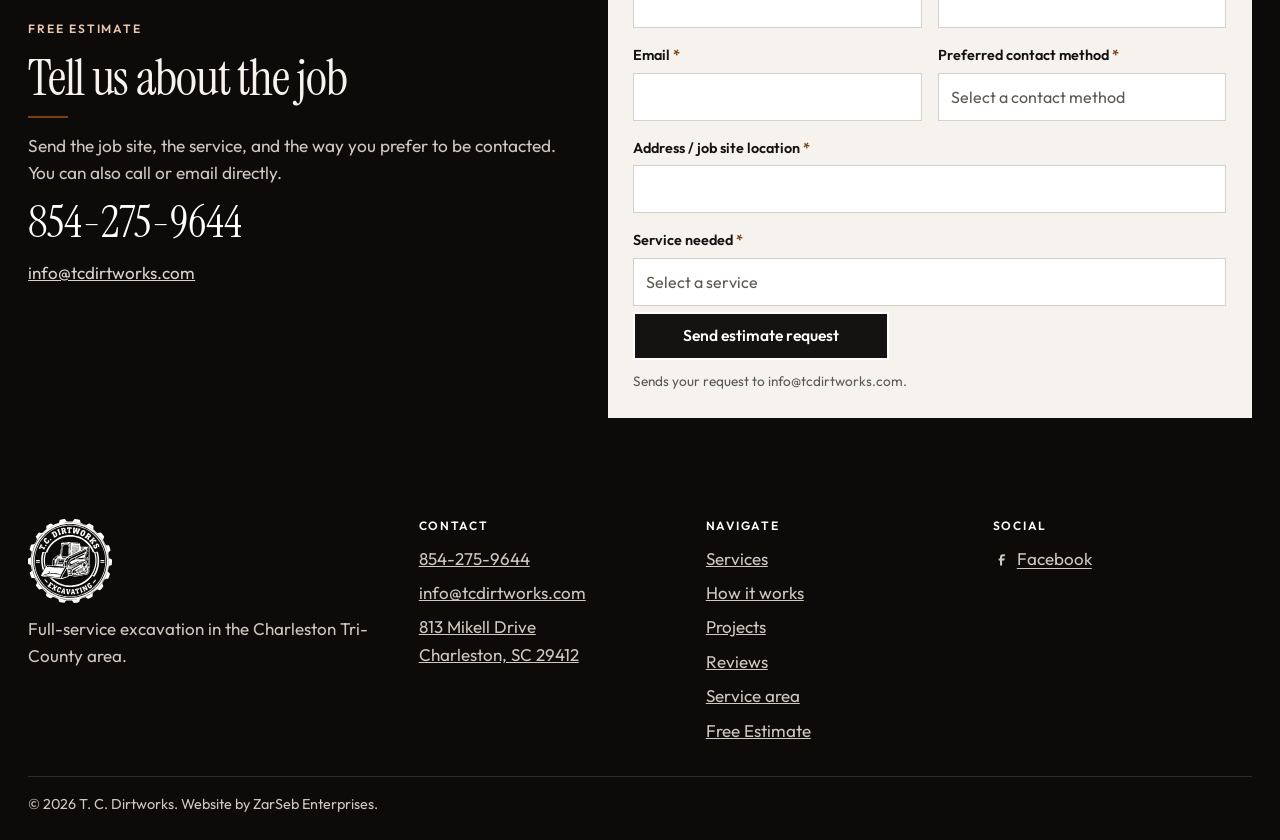
==== commit 835c28b9: "Speed: add a 960px hero image, preload both fonts, drop the 52 KB SVG favicon" ====
--- a/index.html
+++ b/index.html
@@ -25,10 +25,10 @@
   <link rel="icon" href="favicon.ico" sizes="any">
   <link rel="icon" href="images/favicon-32.png" type="image/png" sizes="32x32">
   <link rel="icon" href="images/favicon-16.png" type="image/png" sizes="16x16">
-  <link rel="icon" href="images/logo.svg" type="image/svg+xml">
   <link rel="apple-touch-icon" href="images/apple-touch-icon.png">
   <link rel="preload" href="fonts/instrument-serif-latin.woff2" as="font" type="font/woff2" crossorigin>
-  <link rel="preload" as="image" type="image/webp" fetchpriority="high" imagesrcset="images/hero/kubota-rural-1280.webp 1280w, images/hero/kubota-rural-1600.webp 1600w, images/hero/kubota-rural-2560.webp 2560w" imagesizes="(min-width: 960px) 50vw, 100vw">
+  <link rel="preload" href="fonts/outfit-latin.woff2" as="font" type="font/woff2" crossorigin>
+  <link rel="preload" as="image" type="image/webp" fetchpriority="high" imagesrcset="images/hero/kubota-rural-960.webp 960w, images/hero/kubota-rural-1280.webp 1280w, images/hero/kubota-rural-1600.webp 1600w, images/hero/kubota-rural-2560.webp 2560w" imagesizes="(min-width: 960px) 50vw, 100vw">
   <link rel="stylesheet" href="css/styles.css?v=20261115b">
   <script>document.documentElement.classList.add("js");</script>
   <script type="application/ld+json">
@@ -139,8 +139,8 @@
       <figure class="hero-figure">
         <div class="hero-parallax">
           <picture>
-            <source type="image/webp" srcset="images/hero/kubota-rural-1280.webp 1280w, images/hero/kubota-rural-1600.webp 1600w, images/hero/kubota-rural-2560.webp 2560w" sizes="(min-width: 960px) 50vw, 100vw">
-            <img class="hero-photo" src="images/hero/kubota-rural-1600.jpg" srcset="images/hero/kubota-rural-1280.jpg 1280w, images/hero/kubota-rural-1600.jpg 1600w, images/hero/kubota-rural-2560.jpg 2560w" sizes="(min-width: 960px) 50vw, 100vw" width="1600" height="900" alt="Orange Kubota compact excavator beside a dirt pile in a rural field, illustrating excavation in the Charleston Tri-County area. Not a T. C. Dirtworks job." fetchpriority="high" decoding="async">
+            <source type="image/webp" srcset="images/hero/kubota-rural-960.webp 960w, images/hero/kubota-rural-1280.webp 1280w, images/hero/kubota-rural-1600.webp 1600w, images/hero/kubota-rural-2560.webp 2560w" sizes="(min-width: 960px) 50vw, 100vw">
+            <img class="hero-photo" src="images/hero/kubota-rural-1600.jpg" srcset="images/hero/kubota-rural-960.jpg 960w, images/hero/kubota-rural-1280.jpg 1280w, images/hero/kubota-rural-1600.jpg 1600w, images/hero/kubota-rural-2560.jpg 2560w" sizes="(min-width: 960px) 50vw, 100vw" width="1600" height="900" alt="Orange Kubota compact excavator beside a dirt pile in a rural field, illustrating excavation in the Charleston Tri-County area. Not a T. C. Dirtworks job." fetchpriority="high" decoding="async">
           </picture>
         </div>
       </figure>
@@ -466,10 +466,10 @@
           </li>
 
           <li>
-            <button type="button" class="shot" data-slot="13" data-parallax="0.04" data-title="Trench grade" data-caption="Utility trench cut into a graded side yard." aria-label="View project photo: trench grade">
+            <button type="button" class="shot" data-slot="13" data-parallax="0.04" data-title="Utility trench in progress" data-caption="Utility trench and grading in progress." aria-label="View project photo: utility trench in progress">
               <picture>
                 <source type="image/webp" srcset="images/gallery/trench-grade-640.webp 640w, images/gallery/trench-grade-960.webp 960w" sizes="(min-width: 700px) 30vw, 100vw">
-                <img src="images/gallery/trench-grade-960.jpg" srcset="images/gallery/trench-grade-640.jpg 640w, images/gallery/trench-grade-960.jpg 960w" sizes="(min-width: 700px) 30vw, 100vw" width="960" height="720" alt="Utility trench cut into a graded side yard." decoding="async" loading="lazy">
+                <img src="images/gallery/trench-grade-960.jpg" srcset="images/gallery/trench-grade-640.jpg 640w, images/gallery/trench-grade-960.jpg 960w" sizes="(min-width: 700px) 30vw, 100vw" width="960" height="720" alt="Utility trench and grading in progress." decoding="async" loading="lazy">
               </picture>
             </button>
           </li>
